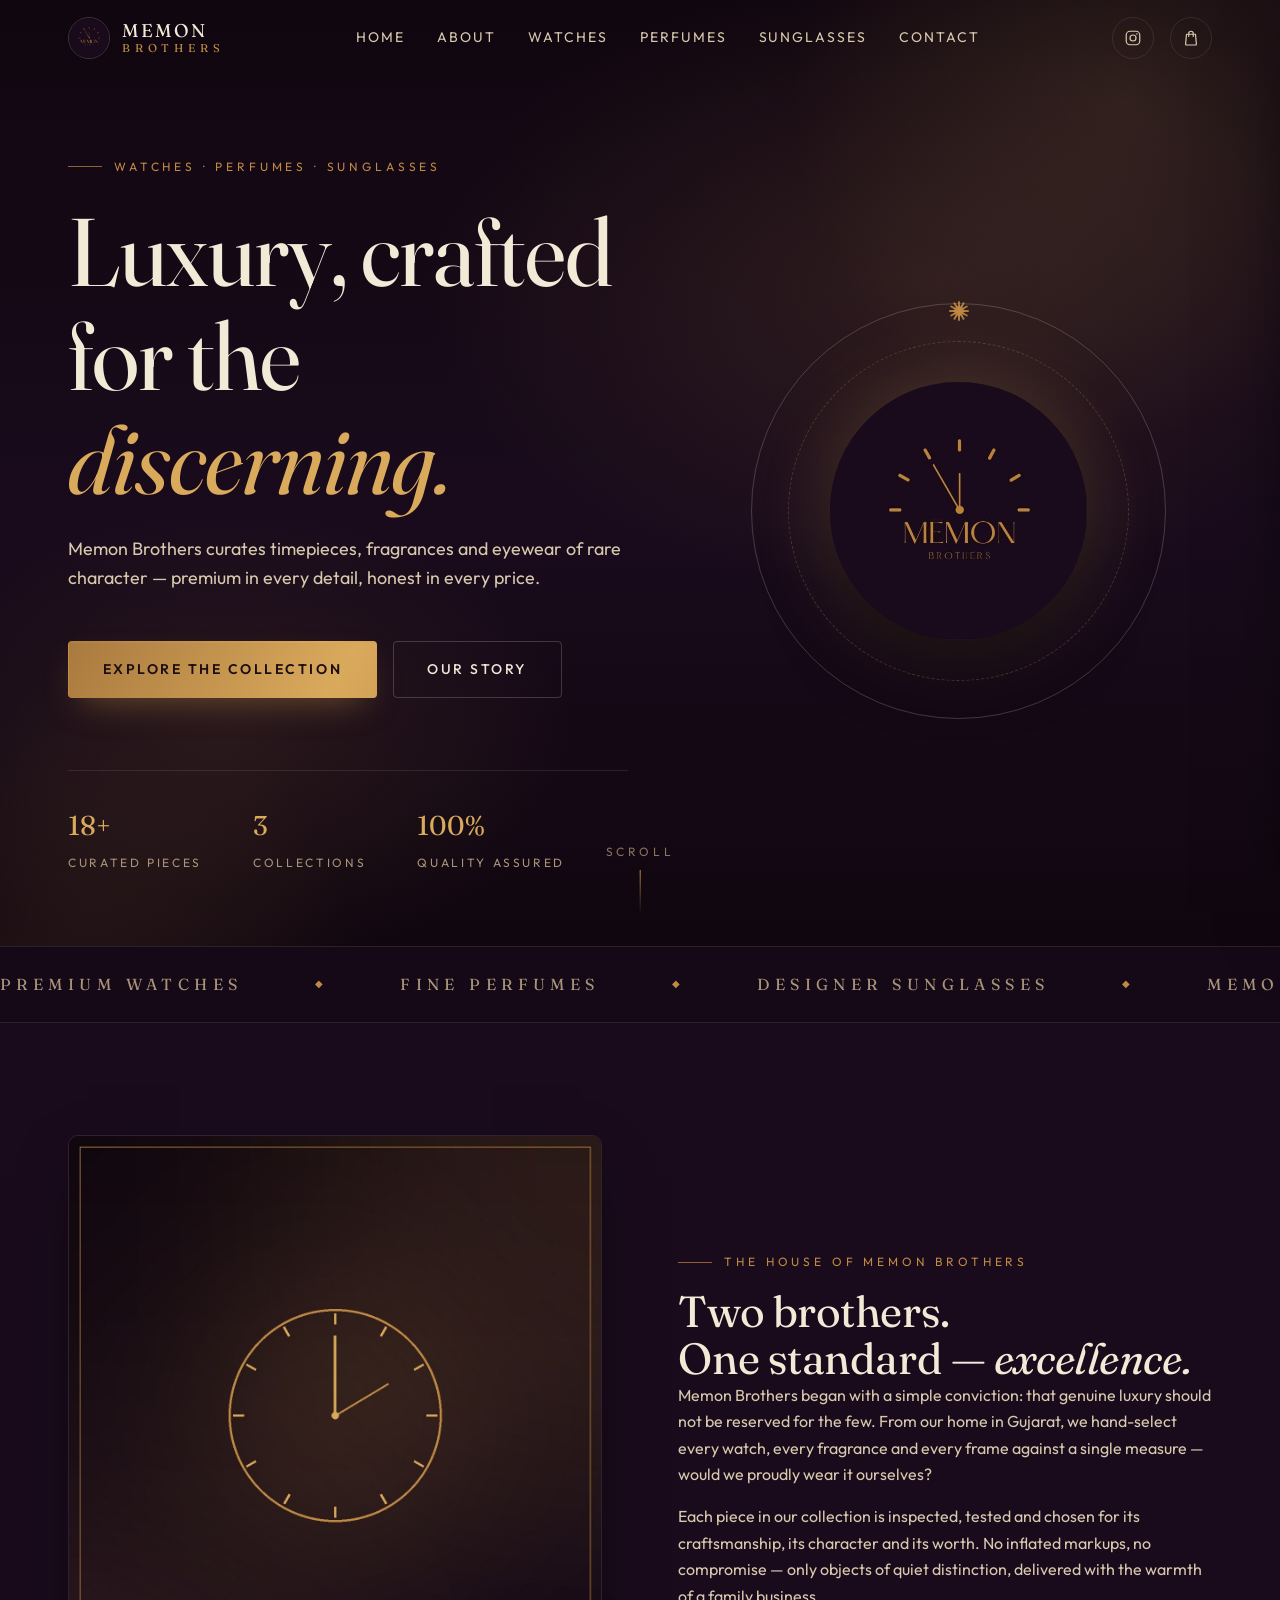
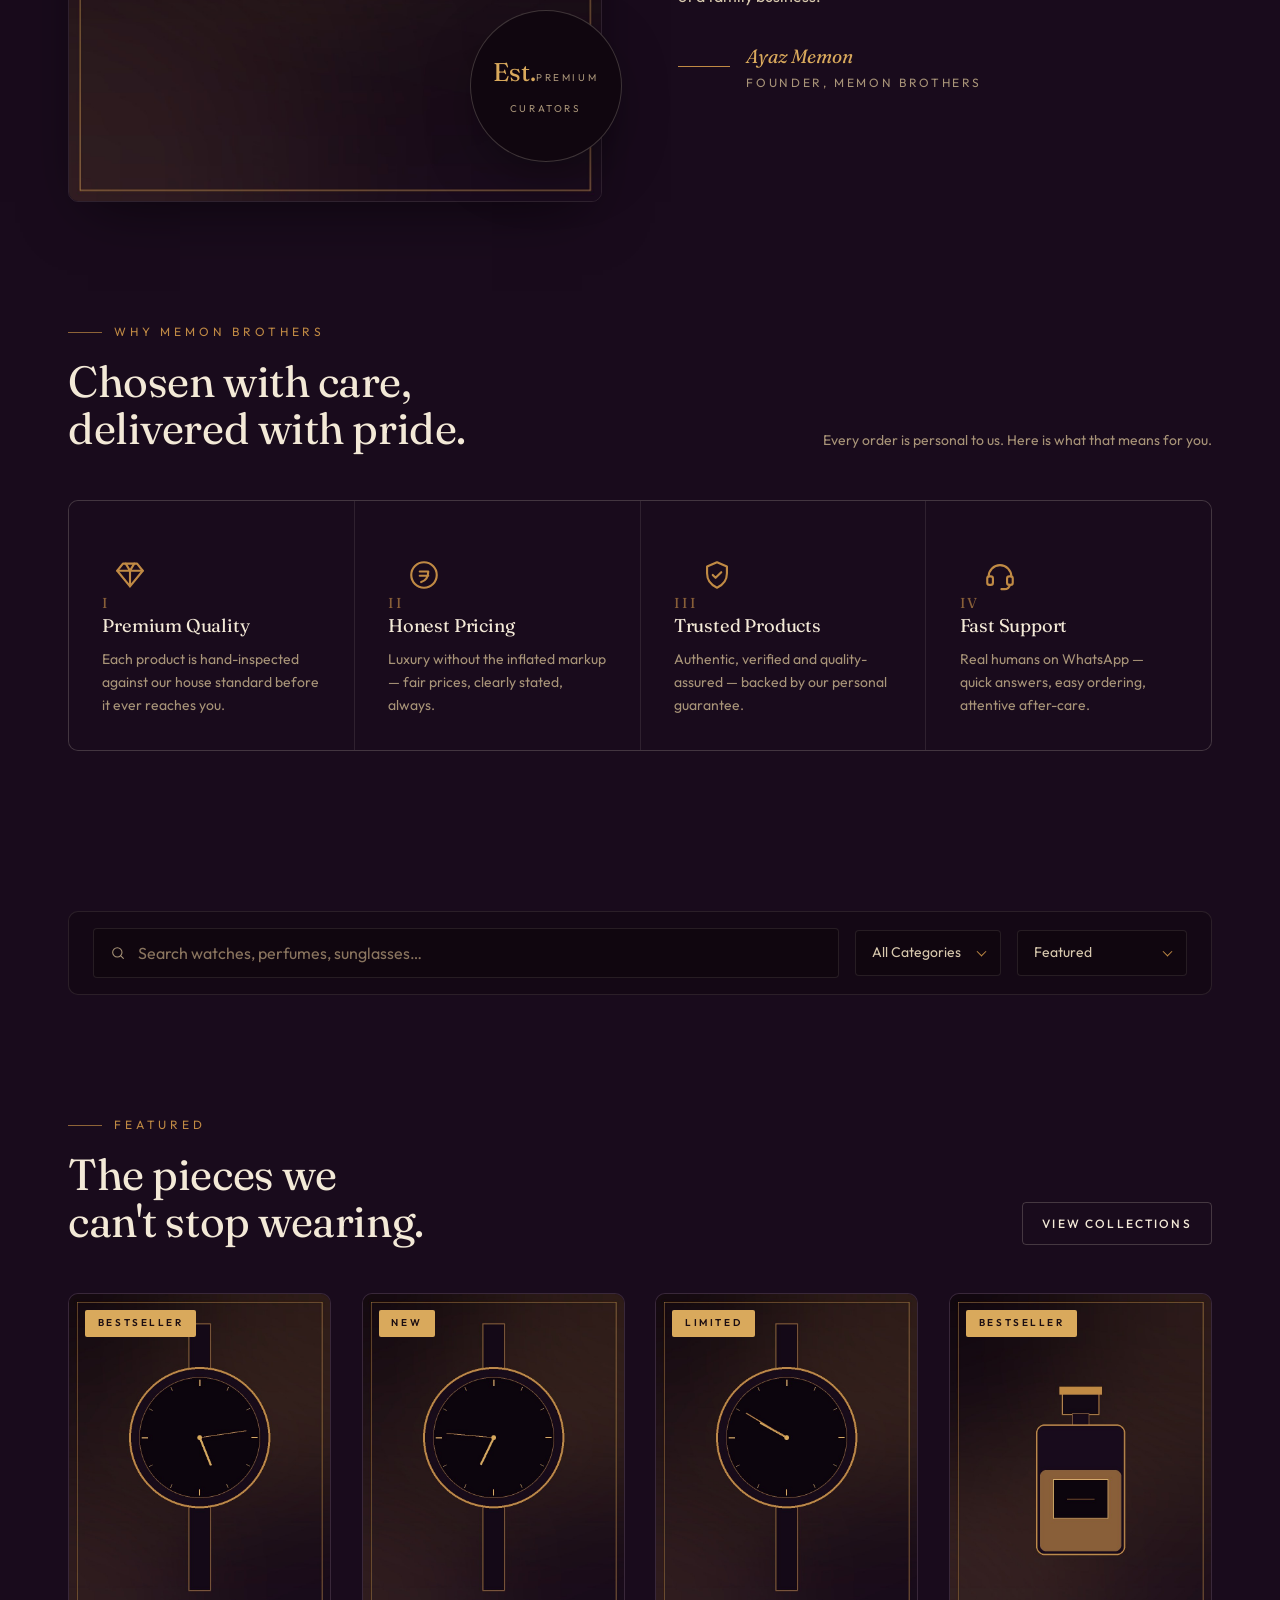
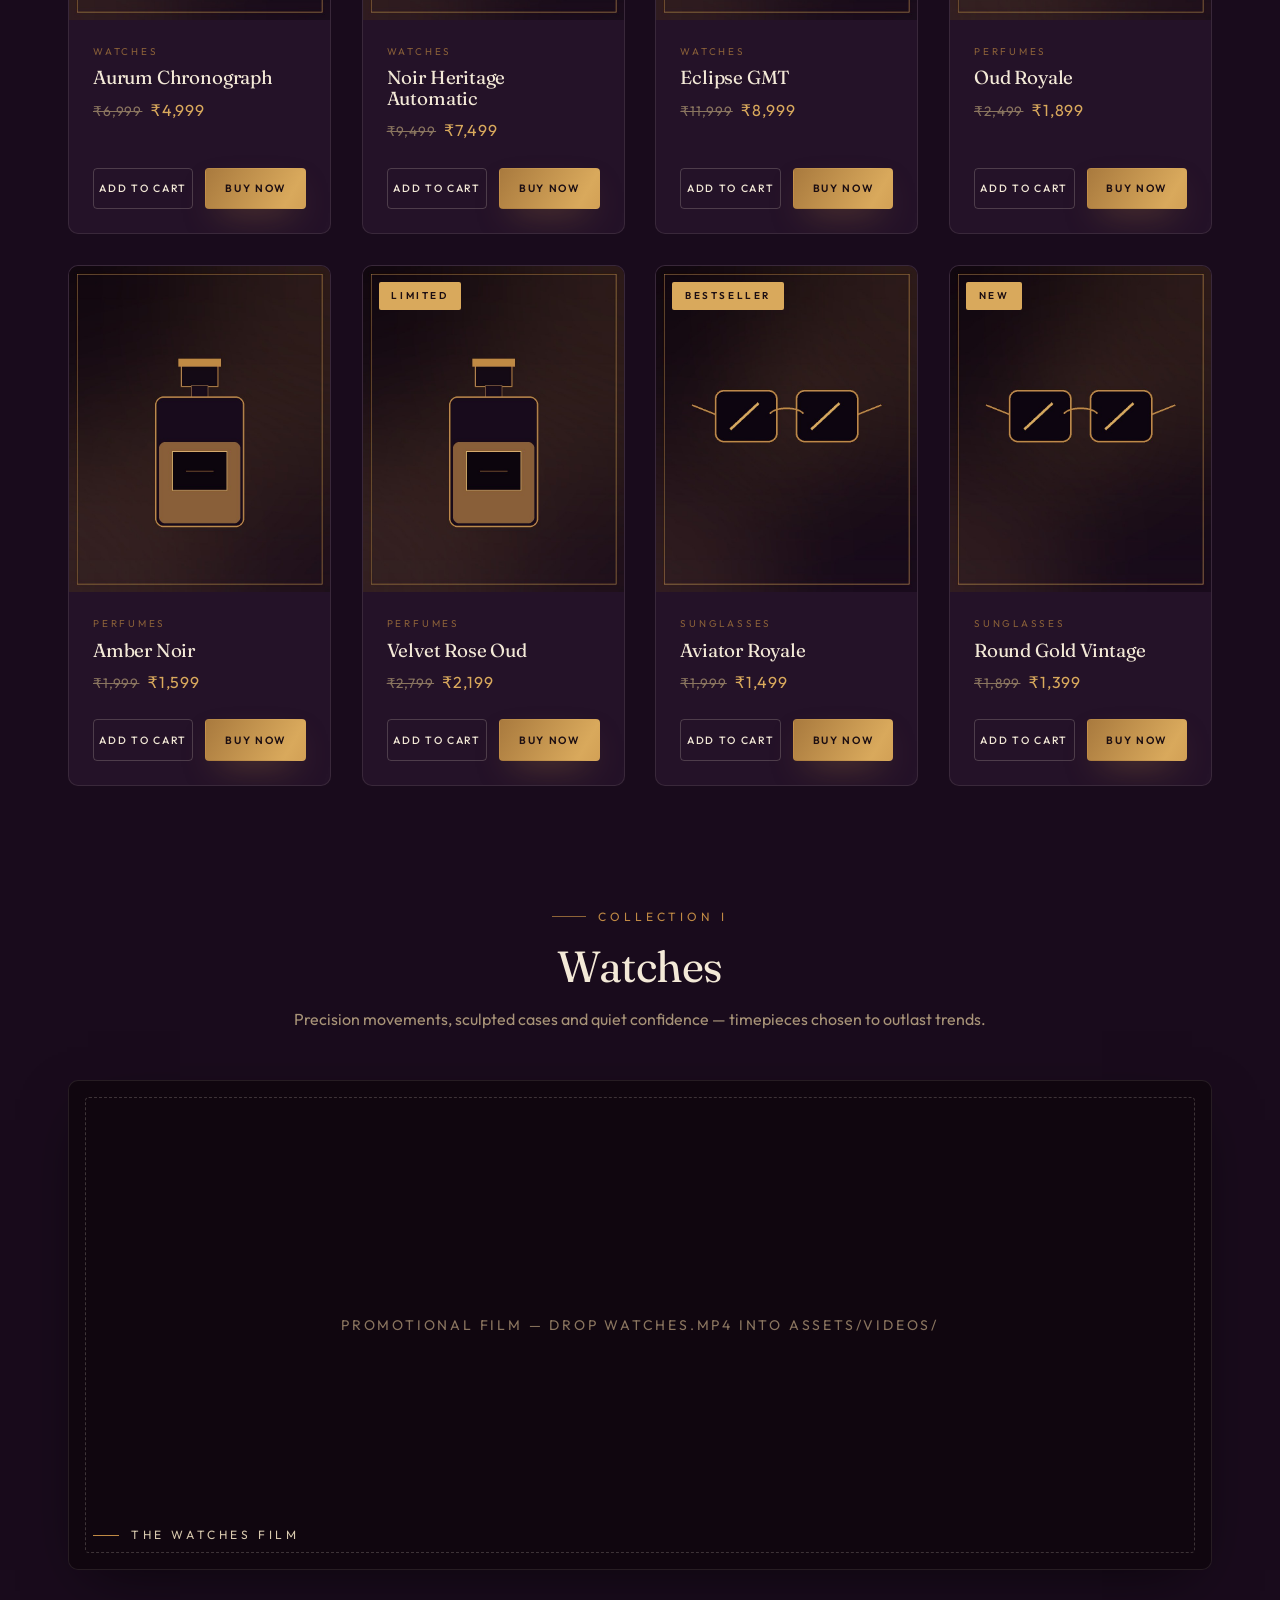
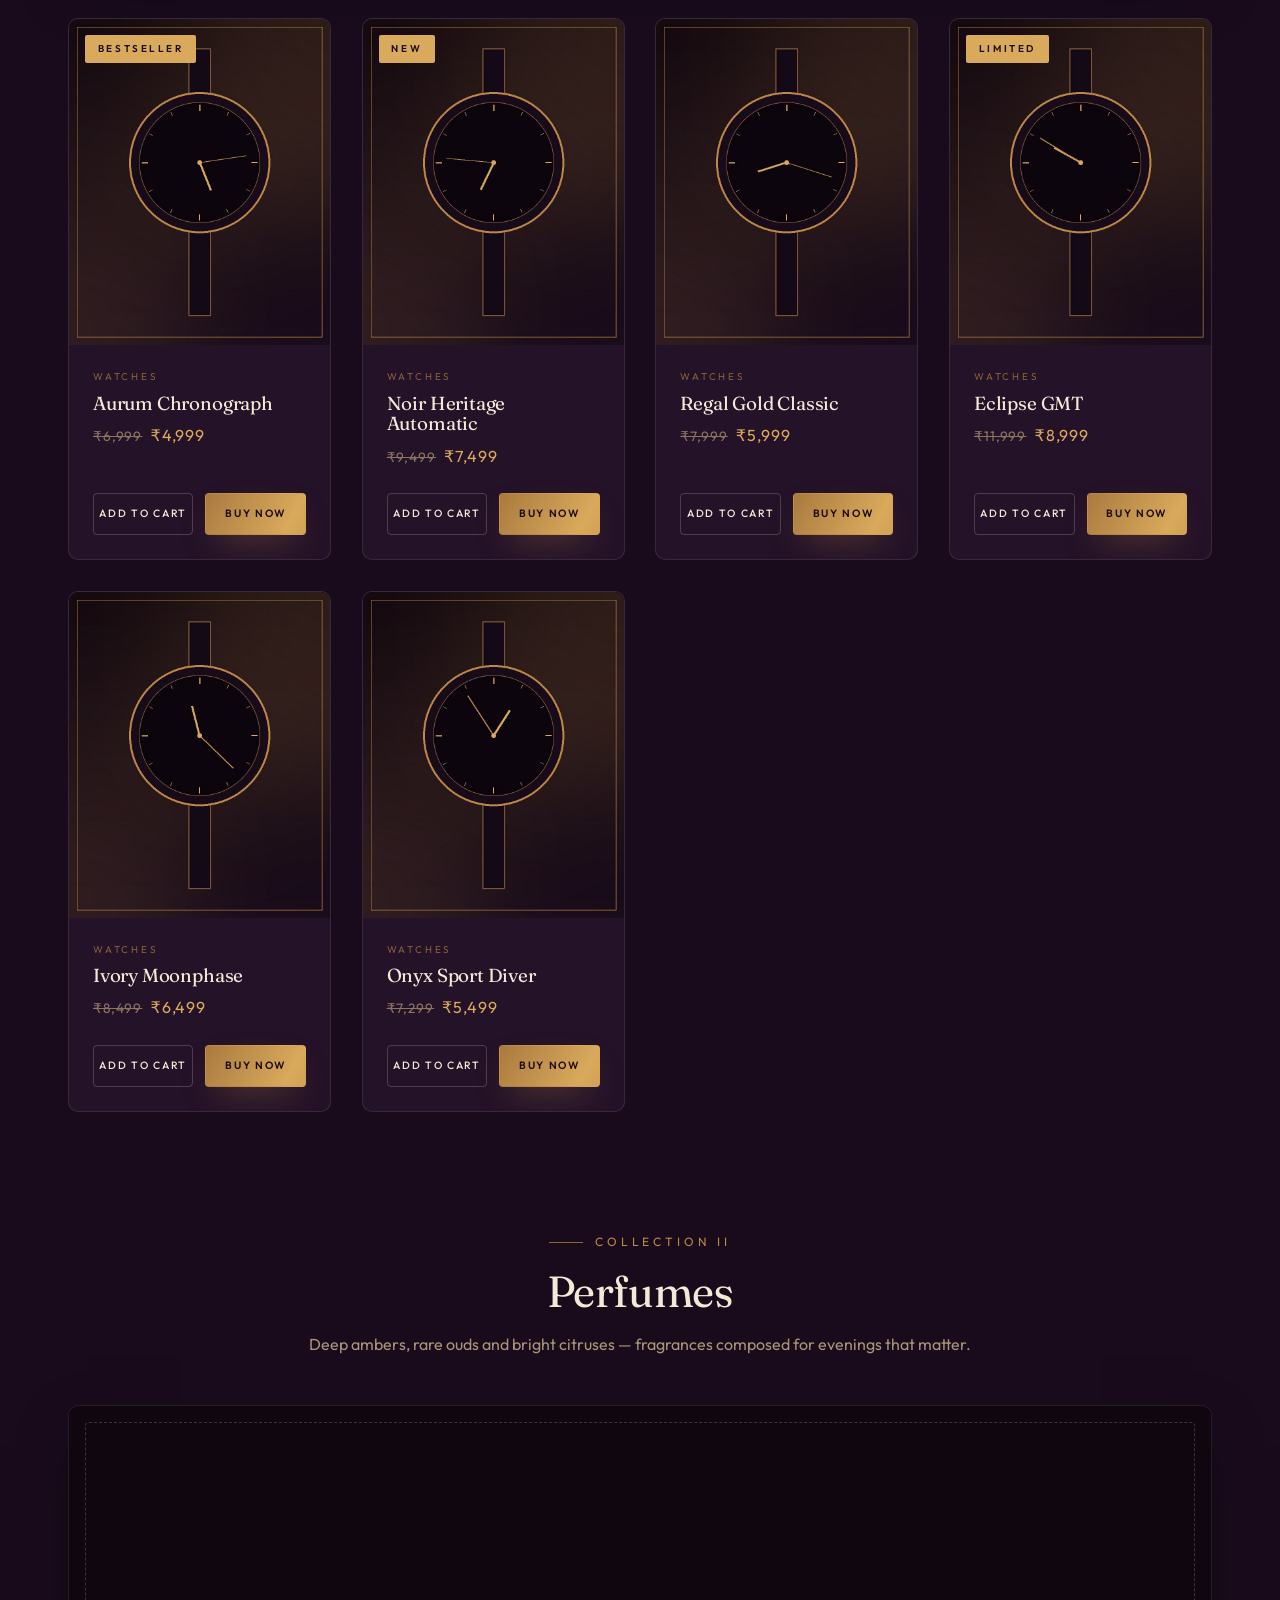
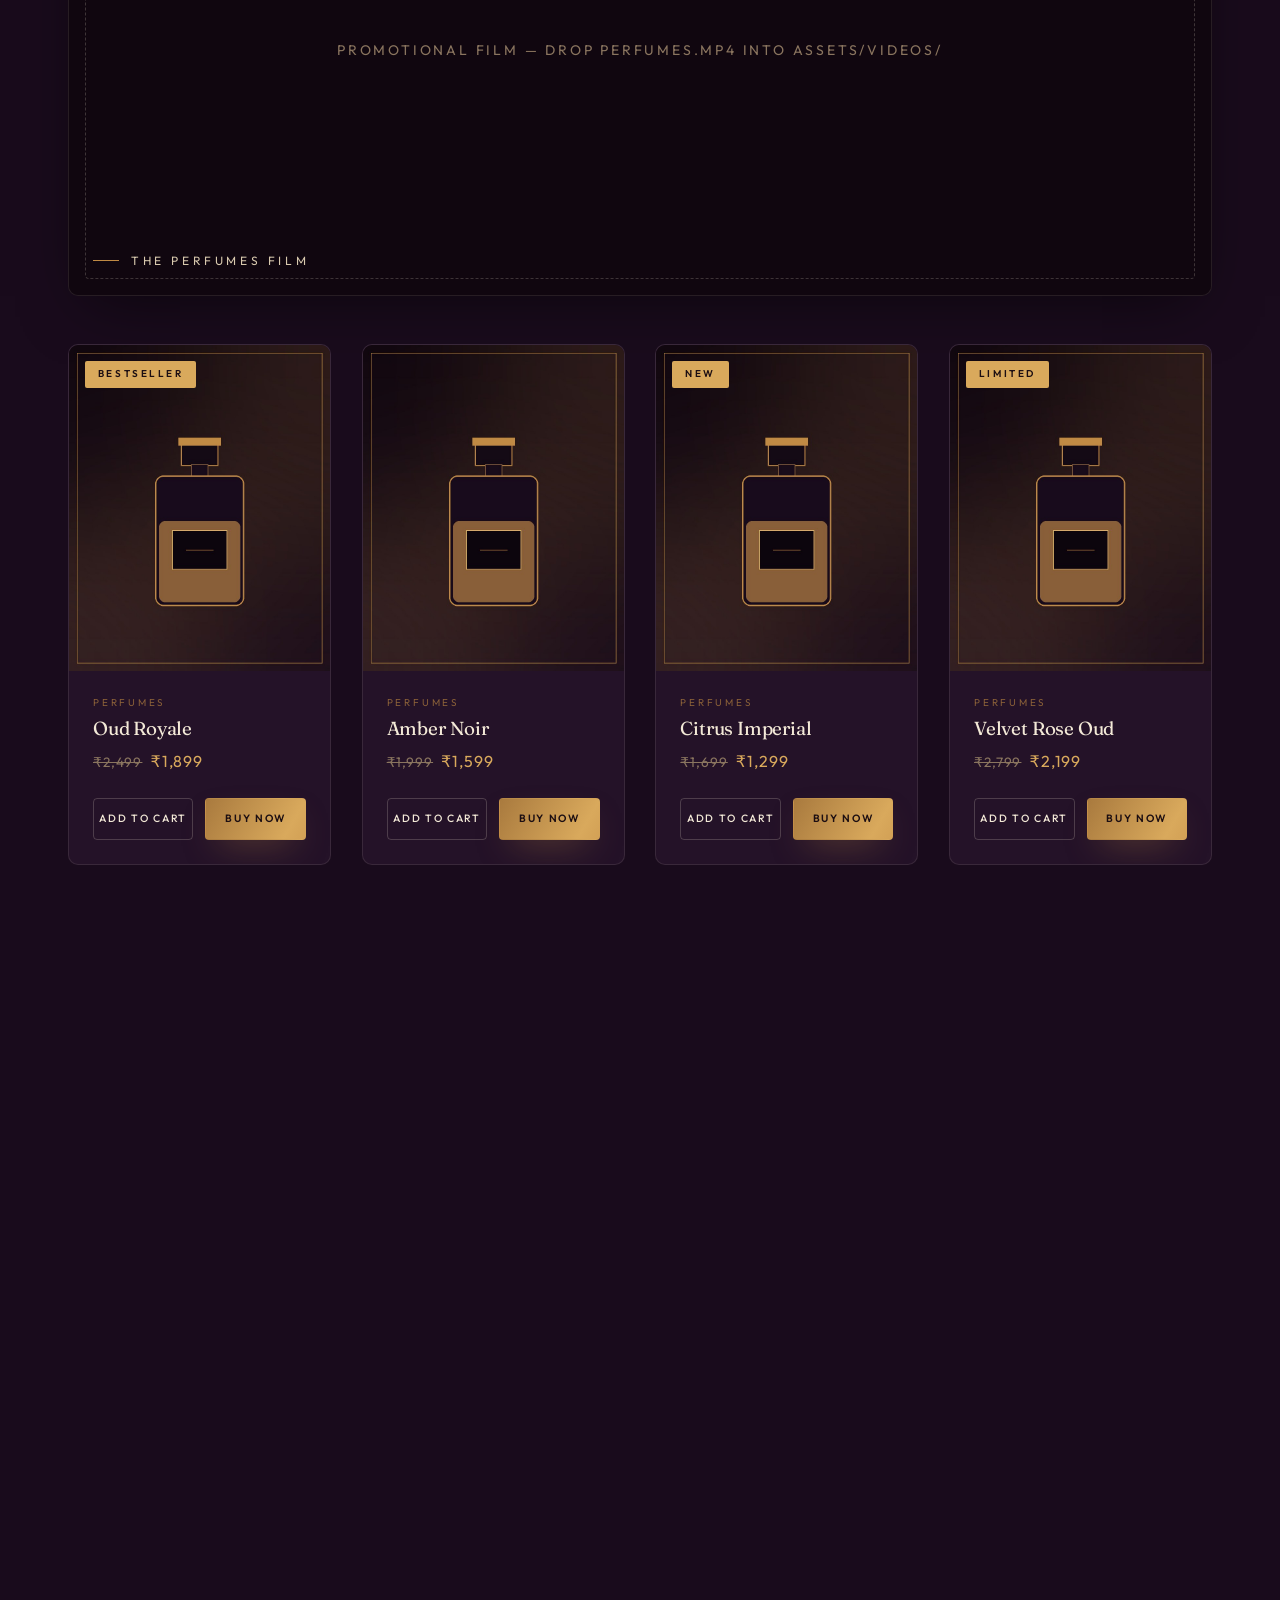
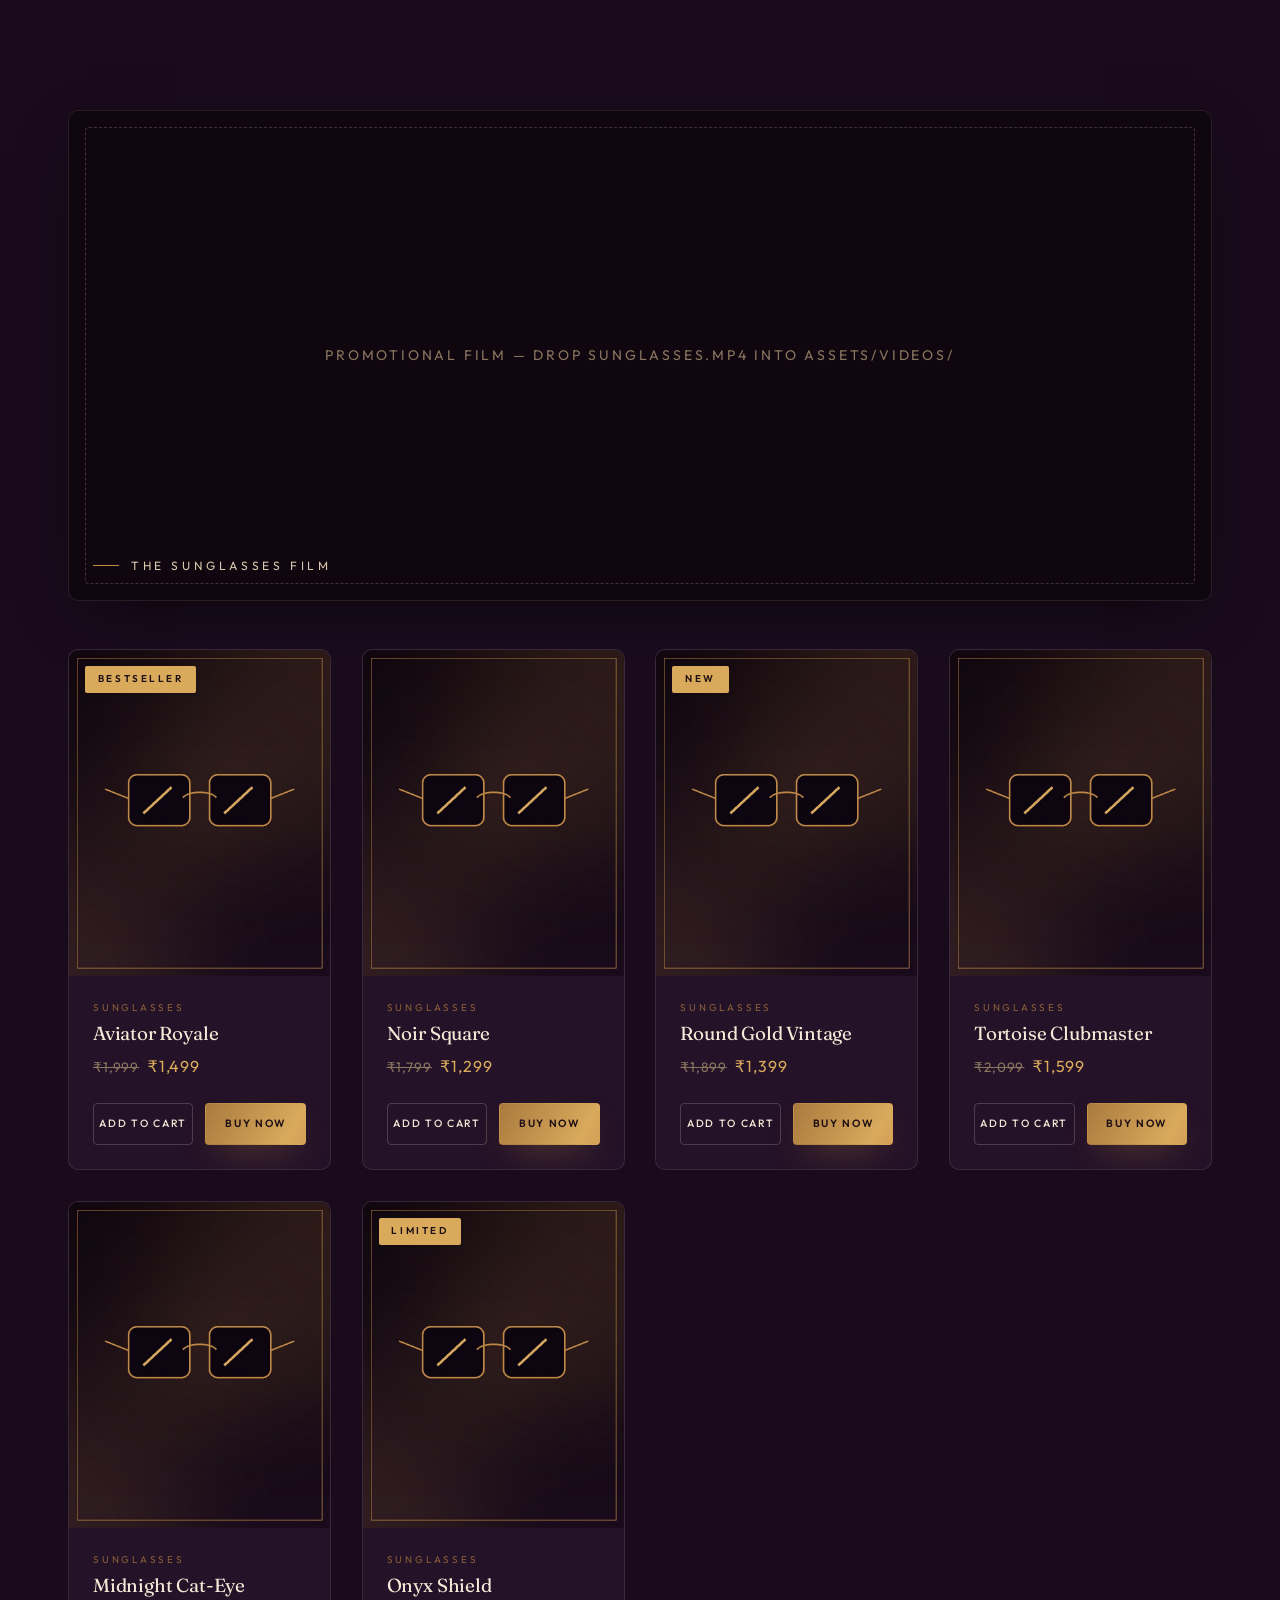
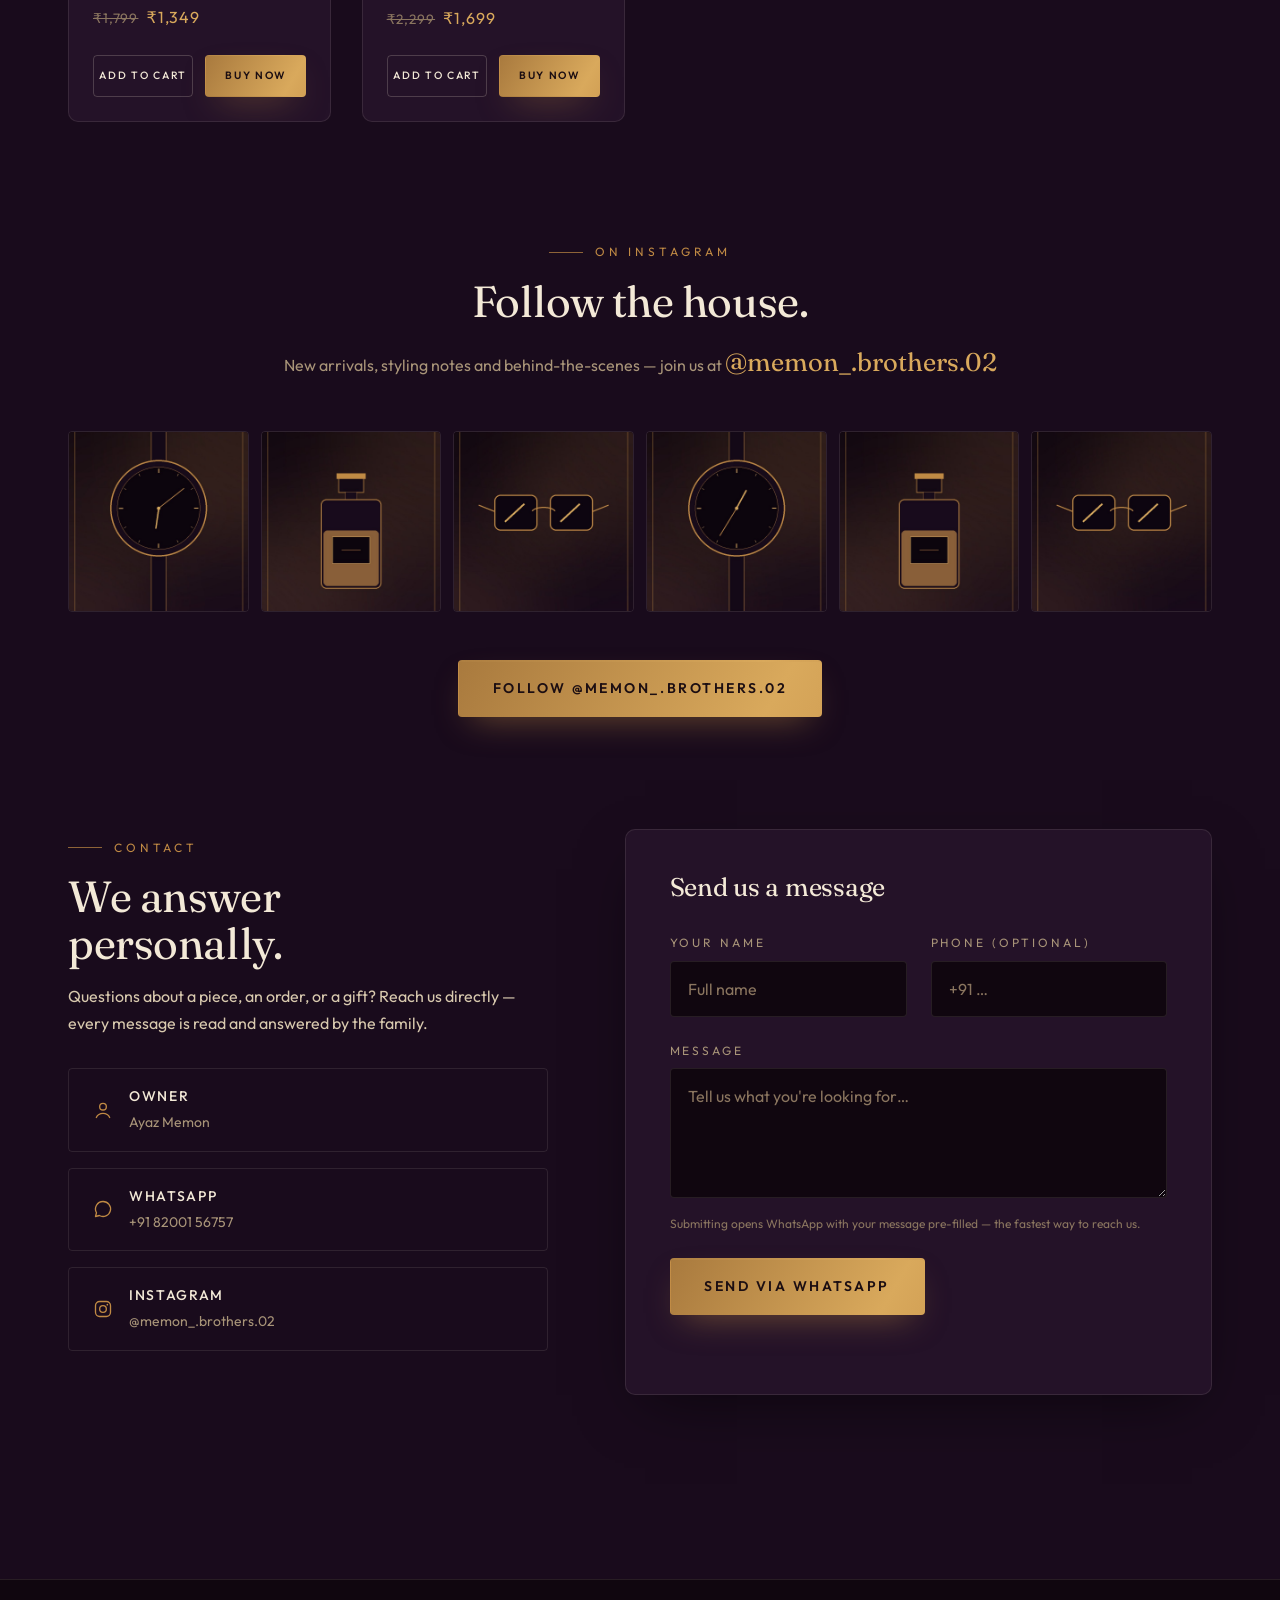
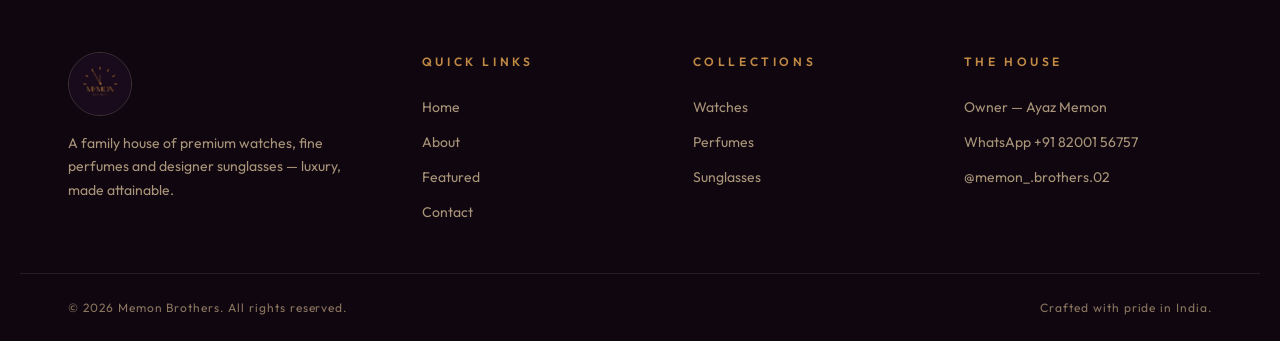
==== index.html @ 4a7bc179 "Initial commit: Memon Brothers luxury e-commerce website" ====
<!DOCTYPE html>
<html lang="en">
<head>
  <meta charset="UTF-8">
  <meta name="viewport" content="width=device-width, initial-scale=1.0">
  <title>Memon Brothers — Luxury Watches, Perfumes & Sunglasses</title>
  <meta name="description" content="Memon Brothers — a curated house of premium watches, fine perfumes and designer sunglasses. Luxury, made attainable. Order directly via WhatsApp.">
  <meta property="og:title" content="Memon Brothers — Luxury, Made Attainable">
  <meta property="og:description" content="Premium watches, fine perfumes and designer sunglasses, curated by Ayaz Memon.">
  <meta property="og:image" content="assets/logo.jpg">
  <meta name="theme-color" content="#190b1c">
  <link rel="icon" type="image/jpeg" href="assets/logo.jpg">
  <link rel="preconnect" href="https://fonts.googleapis.com">
  <link rel="preconnect" href="https://fonts.gstatic.com" crossorigin>
  <link href="https://fonts.googleapis.com/css2?family=Fraunces:ital,opsz,wght@0,9..144,300;0,9..144,400;0,9..144,500;0,9..144,600;1,9..144,300;1,9..144,400&family=Outfit:wght@300;400;500;600&display=swap" rel="stylesheet">
  <link rel="stylesheet" href="css/main.css">
  <script type="application/ld+json">
  {
    "@context": "https://schema.org",
    "@type": "Store",
    "name": "Memon Brothers",
    "founder": "Ayaz Memon",
    "telephone": "+918200156757",
    "sameAs": ["https://www.instagram.com/memon_.brothers.02"]
  }
  </script>
</head>
<body id="top">

  <div class="preloader" aria-hidden="true"><img src="assets/logo.jpg" alt=""></div>

  <header class="site-header" data-header></header>

  <main>
    <!-- ================= HERO ================= -->
    <section class="hero" aria-label="Introduction">
      <div class="hero-bg"></div>
      <div class="hero-glow"></div>
      <div class="hero-glow two"></div>
      <div class="hero-grain"></div>

      <div class="container hero-inner">
        <div class="hero-copy">
          <span class="section-label reveal">Watches · Perfumes · Sunglasses</span>
          <h1 class="hero-title reveal" style="--reveal-delay:.1s">
            Luxury, crafted<br>for the <span class="gold">discerning.</span>
          </h1>
          <p class="lead hero-sub reveal" style="--reveal-delay:.2s">
            Memon Brothers curates timepieces, fragrances and eyewear of rare character —
            premium in every detail, honest in every price.
          </p>
          <div class="hero-ctas reveal" style="--reveal-delay:.3s">
            <a class="btn btn-gold" href="#featured">Explore the Collection</a>
            <a class="btn btn-ghost" href="#about">Our Story</a>
          </div>
          <div class="hero-meta reveal" style="--reveal-delay:.4s">
            <div class="stat"><b>18+</b><span>Curated Pieces</span></div>
            <div class="stat"><b>3</b><span>Collections</span></div>
            <div class="stat"><b>100%</b><span>Quality Assured</span></div>
          </div>
        </div>

        <div class="hero-visual reveal" style="--reveal-delay:.25s">
          <div class="hero-dial" aria-hidden="true">
            <span class="ticks" data-ticks></span>
            <img class="hero-logo" src="assets/logo.jpg" alt="Memon Brothers emblem — a golden watch dial">
          </div>
        </div>
      </div>

      <span class="scroll-cue" aria-hidden="true">Scroll</span>
    </section>

    <!-- ================= MARQUEE ================= -->
    <div class="marquee" aria-hidden="true">
      <div class="marquee-track">
        <span>Premium Watches</span><span>Fine Perfumes</span><span>Designer Sunglasses</span>
        <span>Memon Brothers</span><span>Luxury, Made Attainable</span>
        <span>Premium Watches</span><span>Fine Perfumes</span><span>Designer Sunglasses</span>
        <span>Memon Brothers</span><span>Luxury, Made Attainable</span>
      </div>
    </div>

    <!-- ================= ABOUT ================= -->
    <section class="section" id="about">
      <div class="container about-grid">
        <div class="about-media reveal">
          <div class="frame">
            <img src="assets/products/about-story.jpg" alt="Golden watch-dial motif of the Memon Brothers house" loading="lazy">
          </div>
          <div class="badge"><div><b>Est.</b><span>Premium<br>Curators</span></div></div>
        </div>
        <div class="about-copy reveal" style="--reveal-delay:.15s">
          <span class="section-label">The House of Memon Brothers</span>
          <h2>Two brothers.<br>One standard — <em>excellence.</em></h2>
          <p>
            Memon Brothers began with a simple conviction: that genuine luxury should not be
            reserved for the few. From our home in Gujarat, we hand-select every watch, every
            fragrance and every frame against a single measure — would we proudly wear it ourselves?
          </p>
          <p>
            Each piece in our collection is inspected, tested and chosen for its craftsmanship,
            its character and its worth. No inflated markups, no compromise — only objects of
            quiet distinction, delivered with the warmth of a family business.
          </p>
          <div class="about-sign">
            <span class="line"></span>
            <div>
              <b>Ayaz Memon</b>
              <span>Founder, Memon Brothers</span>
            </div>
          </div>
        </div>
      </div>
    </section>

    <!-- ================= WHY CHOOSE US ================= -->
    <section class="section" id="why" style="padding-top:0">
      <div class="container">
        <div class="section-head reveal">
          <div class="titles">
            <span class="section-label">Why Memon Brothers</span>
            <h2>Chosen with care,<br>delivered with pride.</h2>
          </div>
          <p class="body-small" style="max-width:26rem">
            Every order is personal to us. Here is what that means for you.
          </p>
        </div>
        <div class="why-grid reveal" style="--reveal-delay:.1s">
          <div class="why-card">
            <span class="num">I</span>
            <svg viewBox="0 0 24 24" fill="none" stroke="currentColor" stroke-width="1.5" stroke-linecap="round" stroke-linejoin="round"><path d="M7 4h10l4 5-9 11L3 9l4-5Z"/><path d="M3 9h18M9 4l3 5 3-5M12 9v11"/></svg>
            <h3>Premium Quality</h3>
            <p>Each product is hand-inspected against our house standard before it ever reaches you.</p>
          </div>
          <div class="why-card">
            <span class="num">II</span>
            <svg viewBox="0 0 24 24" fill="none" stroke="currentColor" stroke-width="1.5" stroke-linecap="round" stroke-linejoin="round"><circle cx="12" cy="12" r="9"/><path d="M9 9.5h6M9 12.5h6M15 9.5c0 4-2 6.5-5 7.5"/></svg>
            <h3>Honest Pricing</h3>
            <p>Luxury without the inflated markup — fair prices, clearly stated, always.</p>
          </div>
          <div class="why-card">
            <span class="num">III</span>
            <svg viewBox="0 0 24 24" fill="none" stroke="currentColor" stroke-width="1.5" stroke-linecap="round" stroke-linejoin="round"><path d="M12 3 5 6v5c0 4.5 3 8.2 7 10 4-1.8 7-5.5 7-10V6l-7-3Z"/><path d="m9 12 2 2 4-4"/></svg>
            <h3>Trusted Products</h3>
            <p>Authentic, verified and quality-assured — backed by our personal guarantee.</p>
          </div>
          <div class="why-card">
            <span class="num">IV</span>
            <svg viewBox="0 0 24 24" fill="none" stroke="currentColor" stroke-width="1.5" stroke-linecap="round" stroke-linejoin="round"><path d="M4 13a8 8 0 0 1 16 0"/><rect x="3" y="13" width="4" height="6" rx="1.5"/><rect x="17" y="13" width="4" height="6" rx="1.5"/><path d="M19 19a4 4 0 0 1-4 3h-2"/></svg>
            <h3>Fast Support</h3>
            <p>Real humans on WhatsApp — quick answers, easy ordering, attentive after-care.</p>
          </div>
        </div>
      </div>
    </section>

    <!-- ================= SHOP TOOLBAR ================= -->
    <div class="container reveal" id="shop">
      <div class="shop-toolbar" data-shop-toolbar role="search">
        <div class="search-box">
          <svg viewBox="0 0 24 24" fill="none" stroke="currentColor" stroke-width="1.6" stroke-linecap="round"><circle cx="11" cy="11" r="7"/><path d="m20 20-3.8-3.8"/></svg>
          <input type="search" data-search placeholder="Search watches, perfumes, sunglasses…" aria-label="Search products">
        </div>
        <div class="select-wrap">
          <select data-filter-cat aria-label="Filter by category">
            <option value="all">All Categories</option>
            <option value="watches">Watches</option>
            <option value="perfumes">Perfumes</option>
            <option value="sunglasses">Sunglasses</option>
          </select>
        </div>
        <div class="select-wrap">
          <select data-sort aria-label="Sort products">
            <option value="featured">Featured</option>
            <option value="newest">Newest</option>
            <option value="price-asc">Price: Low to High</option>
            <option value="price-desc">Price: High to Low</option>
            <option value="alpha">Alphabetical</option>
          </select>
        </div>
      </div>
    </div>

    <!-- ================= FEATURED ================= -->
    <section class="section" id="featured" style="padding-bottom:0">
      <div class="container">
        <div class="section-head reveal">
          <div class="titles">
            <span class="section-label">Featured</span>
            <h2>The pieces we<br>can't stop wearing.</h2>
          </div>
          <a class="btn btn-ghost btn-sm" href="#watches">View Collections</a>
        </div>
        <div class="product-grid" id="featuredGrid"></div>
      </div>
    </section>

    <!-- ================= WATCHES ================= -->
    <section class="section" id="watches">
      <div class="container">
        <div class="collection-head reveal">
          <span class="section-label">Collection I</span>
          <h2>Watches</h2>
          <p>Precision movements, sculpted cases and quiet confidence — timepieces chosen to outlast trends.</p>
        </div>
        <div data-promo="watches"></div>
        <div class="product-grid" id="watchesGrid"></div>
      </div>
    </section>

    <!-- ================= PERFUMES ================= -->
    <section class="section" id="perfumes" style="padding-top:0">
      <div class="container">
        <div class="collection-head reveal">
          <span class="section-label">Collection II</span>
          <h2>Perfumes</h2>
          <p>Deep ambers, rare ouds and bright citruses — fragrances composed for evenings that matter.</p>
        </div>
        <div data-promo="perfumes"></div>
        <div class="product-grid" id="perfumesGrid"></div>
      </div>
    </section>

    <!-- ================= SUNGLASSES ================= -->
    <section class="section" id="sunglasses" style="padding-top:0">
      <div class="container">
        <div class="collection-head reveal">
          <span class="section-label">Collection III</span>
          <h2>Sunglasses</h2>
          <p>Hand-finished acetate and precision lenses — eyewear that changes how the world sees you.</p>
        </div>
        <div data-promo="sunglasses"></div>
        <div class="product-grid" id="sunglassesGrid"></div>
      </div>
    </section>

    <!-- ================= INSTAGRAM ================= -->
    <section class="section" id="instagram" style="padding-top:0">
      <div class="container">
        <div class="collection-head reveal">
          <span class="section-label">On Instagram</span>
          <h2>Follow the house.</h2>
          <p>New arrivals, styling notes and behind-the-scenes — join us at <a class="insta-handle" href="https://www.instagram.com/memon_.brothers.02" target="_blank" rel="noopener">@memon_.brothers.02</a></p>
        </div>
        <div class="insta-grid" id="instaGrid"></div>
        <div class="insta-cta reveal">
          <a class="btn btn-gold" href="https://www.instagram.com/memon_.brothers.02" target="_blank" rel="noopener">Follow @memon_.brothers.02</a>
        </div>
      </div>
    </section>

    <!-- ================= CONTACT ================= -->
    <section class="section" id="contact" style="padding-top:0">
      <div class="container contact-grid">
        <div class="contact-copy reveal">
          <span class="section-label">Contact</span>
          <h2>We answer<br>personally.</h2>
          <p>Questions about a piece, an order, or a gift? Reach us directly — every message is read and answered by the family.</p>
          <div class="contact-list">
            <div class="row">
              <svg viewBox="0 0 24 24" fill="none" stroke="currentColor" stroke-width="1.6" stroke-linecap="round" stroke-linejoin="round"><circle cx="12" cy="8" r="4"/><path d="M4 21c1.5-3.5 4.5-5 8-5s6.5 1.5 8 5"/></svg>
              <div><b>Owner</b><span>Ayaz Memon</span></div>
            </div>
            <a href="https://wa.me/918200156757" target="_blank" rel="noopener">
              <svg viewBox="0 0 24 24" fill="none" stroke="currentColor" stroke-width="1.6" stroke-linecap="round" stroke-linejoin="round"><path d="M12 3a9 9 0 0 0-7.8 13.5L3 21l4.6-1.2A9 9 0 1 0 12 3Z"/></svg>
              <div><b>WhatsApp</b><span>+91 82001 56757</span></div>
            </a>
            <a href="https://www.instagram.com/memon_.brothers.02" target="_blank" rel="noopener">
              <svg viewBox="0 0 24 24" fill="none" stroke="currentColor" stroke-width="1.6" stroke-linecap="round" stroke-linejoin="round"><rect x="3" y="3" width="18" height="18" rx="5"/><circle cx="12" cy="12" r="4"/><circle cx="17.2" cy="6.8" r="1" fill="currentColor" stroke="none"/></svg>
              <div><b>Instagram</b><span>@memon_.brothers.02</span></div>
            </a>
          </div>
        </div>
        <form class="form-card reveal" id="contactForm" style="--reveal-delay:.15s" novalidate>
          <h3>Send us a message</h3>
          <div class="form-grid">
            <div class="form-field">
              <label for="cf-name">Your Name</label>
              <input id="cf-name" name="name" type="text" placeholder="Full name" required autocomplete="name">
            </div>
            <div class="form-field">
              <label for="cf-phone">Phone (optional)</label>
              <input id="cf-phone" name="phone" type="tel" placeholder="+91 …" autocomplete="tel">
            </div>
            <div class="form-field full">
              <label for="cf-msg">Message</label>
              <textarea id="cf-msg" name="message" placeholder="Tell us what you're looking for…" required></textarea>
            </div>
          </div>
          <p class="form-note">Submitting opens WhatsApp with your message pre-filled — the fastest way to reach us.</p>
          <div style="margin-top: var(--space-5)">
            <button class="btn btn-gold" type="submit">Send via WhatsApp</button>
          </div>
          <p class="form-status" aria-live="polite"></p>
        </form>
      </div>
    </section>
  </main>

  <!-- ================= FOOTER ================= -->
  <footer class="site-footer">
    <div class="container footer-grid">
      <div class="footer-brand">
        <img src="assets/logo.jpg" alt="Memon Brothers logo">
        <p>A family house of premium watches, fine perfumes and designer sunglasses — luxury, made attainable.</p>
      </div>
      <div class="footer-col">
        <h4>Quick Links</h4>
        <ul>
          <li><a href="#top">Home</a></li>
          <li><a href="#about">About</a></li>
          <li><a href="#featured">Featured</a></li>
          <li><a href="#contact">Contact</a></li>
        </ul>
      </div>
      <div class="footer-col">
        <h4>Collections</h4>
        <ul>
          <li><a href="#watches">Watches</a></li>
          <li><a href="#perfumes">Perfumes</a></li>
          <li><a href="#sunglasses">Sunglasses</a></li>
        </ul>
      </div>
      <div class="footer-col">
        <h4>The House</h4>
        <ul>
          <li>Owner — Ayaz Memon</li>
          <li><a href="https://wa.me/918200156757" target="_blank" rel="noopener">WhatsApp +91 82001 56757</a></li>
          <li><a href="https://www.instagram.com/memon_.brothers.02" target="_blank" rel="noopener">@memon_.brothers.02</a></li>
        </ul>
      </div>
    </div>
    <div class="container footer-bottom">
      <span>© <span id="year"></span> Memon Brothers. All rights reserved.</span>
      <span>Crafted with pride in India.</span>
    </div>
  </footer>

  <script type="module">
    import { bootChrome } from './js/ui.js';
    import { mountHome, mountContactForm } from './js/home.js';

    bootChrome('home');
    mountHome();
    mountContactForm();

    // Hero dial ticks (echoes the logo)
    const ticks = document.querySelector('[data-ticks]');
    if (ticks) {
      ticks.innerHTML = Array.from({ length: 12 }, (_, i) =>
        `<i style="transform: rotate(${i * 30}deg)"></i>`).join('');
    }

    document.getElementById('year').textContent = new Date().getFullYear();
  </script>
</body>
</html>
---- css/main.css ----
/* ============================================================
   MEMON BROTHERS — Design System
   Palette derived from the brand logo:
   aubergine-black ground, antique gold, bronze, ivory.
   ============================================================ */

:root {
  --bg:            #190b1c;
  --bg-deep:       #10060f;
  --bg-raise:      #221028;
  --surface:       #241228;
  --surface-2:     #2c1732;
  --line:          rgba(243, 233, 215, 0.10);
  --line-strong:   rgba(243, 233, 215, 0.20);

  --ink:           #f3e9d7;
  --ink-soft:      #d8c9ae;
  --muted:         #a89478;
  --faint:         #8a755f;

  --gold:          #c08a44;
  --gold-bright:   #d9a95c;
  --bronze:        #885f38;
  --bronze-deep:   #5d3f22;

  --ok:            #7fb685;
  --danger:        #d97b6c;

  --font-display: "Fraunces", Georgia, serif;
  --font-body:    "Outfit", system-ui, sans-serif;

  --fs-display: clamp(2.9rem, 7.5vw, 6.2rem);
  --fs-h1:      clamp(2.3rem, 5vw, 4rem);
  --fs-h2:      clamp(1.8rem, 3.4vw, 2.8rem);
  --fs-h3:      clamp(1.25rem, 2vw, 1.6rem);
  --fs-lead:    clamp(1.05rem, 1.4vw, 1.25rem);
  --fs-body:    1rem;
  --fs-small:   0.875rem;
  --fs-micro:   0.75rem;

  --space-1: 0.25rem; --space-2: 0.5rem; --space-3: 0.75rem;
  --space-4: 1rem;    --space-5: 1.5rem; --space-6: 2rem;
  --space-7: 3rem;    --space-8: 4.5rem; --space-9: 7rem;

  --radius: 4px;
  --radius-lg: 10px;

  --shadow-soft: 0 20px 60px -20px rgba(0, 0, 0, 0.6);
  --shadow-lift: 0 30px 80px -20px rgba(0, 0, 0, 0.75);

  --ease-out: cubic-bezier(0.22, 1, 0.36, 1);
  --ease-lux: cubic-bezier(0.65, 0, 0.35, 1);

  --max: 1240px;
  --header-h: 76px;
}

*, *::before, *::after { box-sizing: border-box; margin: 0; padding: 0; }
html { scroll-behavior: smooth; -webkit-text-size-adjust: 100%; }
body {
  background: var(--bg);
  color: var(--ink);
  font-family: var(--font-body);
  font-size: var(--fs-body);
  line-height: 1.65;
  -webkit-font-smoothing: antialiased;
  overflow-x: hidden;
}
img, video { display: block; max-width: 100%; }
a { color: inherit; text-decoration: none; }
button { font: inherit; color: inherit; background: none; border: 0; cursor: pointer; }
input, textarea, select { font: inherit; color: inherit; }
ul, ol { list-style: none; }
::selection { background: var(--gold); color: var(--bg-deep); }

:focus-visible {
  outline: 2px solid var(--gold-bright);
  outline-offset: 3px;
  border-radius: 2px;
}

h1, h2, h3, .display {
  font-family: var(--font-display);
  font-weight: 400;
  line-height: 1.08;
  letter-spacing: -0.01em;
}
em, .italic { font-style: italic; }

.display  { font-size: var(--fs-display); }
h1        { font-size: var(--fs-h1); }
h2        { font-size: var(--fs-h2); }
h3        { font-size: var(--fs-h3); }

.lead {
  font-size: var(--fs-lead);
  line-height: 1.6;
  color: var(--ink-soft);
  max-width: 60ch;
}
.body-small { font-size: var(--fs-small); color: var(--muted); }

.section-label {
  display: inline-flex;
  align-items: center;
  gap: var(--space-3);
  font-size: var(--fs-micro);
  letter-spacing: 0.32em;
  text-transform: uppercase;
  color: var(--gold);
}
.section-label::before {
  content: "";
  width: 34px; height: 1px;
  background: var(--gold);
  opacity: 0.7;
}

.container {
  width: 100%;
  max-width: var(--max);
  margin-inline: auto;
  padding-inline: clamp(1.25rem, 4vw, 3rem);
}
.section { padding-block: clamp(4.5rem, 9vw, var(--space-9)); position: relative; }
.section-head {
  display: flex;
  align-items: flex-end;
  justify-content: space-between;
  gap: var(--space-6);
  margin-bottom: clamp(2.5rem, 5vw, var(--space-7));
  flex-wrap: wrap;
}
.section-head .titles { max-width: 44rem; }
.section-head h2 { margin-top: var(--space-4); }
.section-head p { margin-top: var(--space-4); }

.btn {
  position: relative;
  display: inline-flex;
  align-items: center;
  justify-content: center;
  gap: var(--space-3);
  padding: 1rem 2.1rem;
  font-size: var(--fs-small);
  font-weight: 500;
  letter-spacing: 0.18em;
  text-transform: uppercase;
  color: var(--ink);
  border: 1px solid var(--line-strong);
  border-radius: var(--radius);
  background: transparent;
  transition: transform 0.45s var(--ease-out), border-color 0.3s, background 0.3s, color 0.3s, box-shadow 0.45s;
  overflow: hidden;
  white-space: nowrap;
}
.btn:hover { transform: translateY(-2px); border-color: var(--gold); }
.btn:active { transform: translateY(0); }

.btn-gold {
  border-color: transparent;
  color: #1c0e12;
  background: linear-gradient(120deg, #a97a3e, #d9a95c 55%, #c08a44);
  background-size: 160% 100%;
  box-shadow: 0 14px 34px -14px rgba(192, 138, 68, 0.55);
  font-weight: 600;
}
.btn-gold:hover { background-position: 90% 0; box-shadow: 0 20px 44px -14px rgba(192, 138, 68, 0.7); border-color: transparent; }

.btn-ghost:hover { background: rgba(192, 138, 68, 0.08); }
.btn-sm { padding: 0.65rem 1.2rem; font-size: var(--fs-micro); }

/* ---------- Header ---------- */
.site-header {
  position: fixed;
  inset: 0 0 auto 0;
  z-index: 100;
  transition: background 0.4s, border-color 0.4s;
  border-bottom: 1px solid transparent;
}
.site-header.scrolled {
  background: rgba(16, 6, 15, 0.85);
  backdrop-filter: blur(14px);
  -webkit-backdrop-filter: blur(14px);
  border-bottom-color: var(--line);
}
.header-inner {
  height: var(--header-h);
  display: flex;
  align-items: center;
  justify-content: space-between;
  gap: var(--space-5);
}
.brand { display: inline-flex; align-items: center; gap: var(--space-3); }
.brand-mark {
  width: 42px; height: 42px;
  border-radius: 50%;
  object-fit: cover;
  border: 1px solid var(--line-strong);
}
.brand-name {
  font-family: var(--font-display);
  font-size: 1.15rem;
  letter-spacing: 0.14em;
  line-height: 1.2;
}
.brand-name span { color: var(--gold); font-size: 0.62em; display: block; letter-spacing: 0.42em; }

.main-nav { display: flex; gap: clamp(1rem, 2.5vw, 2.2rem); }
.main-nav a {
  font-size: var(--fs-small);
  letter-spacing: 0.14em;
  text-transform: uppercase;
  color: var(--ink-soft);
  padding-block: var(--space-2);
  position: relative;
  transition: color 0.3s;
}
.main-nav a::after {
  content: "";
  position: absolute;
  left: 0; bottom: 0;
  width: 100%; height: 1px;
  background: var(--gold);
  transform: scaleX(0);
  transform-origin: right;
  transition: transform 0.45s var(--ease-out);
}
.main-nav a:hover { color: var(--ink); }
.main-nav a:hover::after { transform: scaleX(1); transform-origin: left; }

.header-actions { display: flex; align-items: center; gap: var(--space-4); }
.icon-btn {
  position: relative;
  width: 42px; height: 42px;
  display: inline-flex;
  align-items: center;
  justify-content: center;
  border: 1px solid var(--line);
  border-radius: 50%;
  color: var(--ink-soft);
  transition: color 0.3s, border-color 0.3s, transform 0.3s;
}
.icon-btn:hover { color: var(--gold-bright); border-color: var(--gold); transform: translateY(-2px); }
.icon-btn svg { width: 18px; height: 18px; }
.cart-count {
  position: absolute;
  top: -4px; right: -4px;
  min-width: 18px; height: 18px;
  padding-inline: 4px;
  display: none;
  align-items: center;
  justify-content: center;
  font-size: 0.65rem;
  font-weight: 600;
  color: #1c0e12;
  background: var(--gold-bright);
  border-radius: 999px;
}
.cart-count.show { display: inline-flex; }
.nav-toggle { display: none; }

/* ---------- Hero ---------- */
.hero {
  min-height: 100svh;
  display: grid;
  align-items: center;
  padding-top: var(--header-h);
  position: relative;
  overflow: hidden;
  isolation: isolate;
}
.hero-bg { position: absolute; inset: 0; z-index: -2; }
.hero-bg::before {
  content: "";
  position: absolute; inset: 0;
  background:
    radial-gradient(60% 50% at 72% 30%, rgba(136, 95, 56, 0.22), transparent 65%),
    radial-gradient(45% 40% at 18% 78%, rgba(192, 138, 68, 0.12), transparent 60%),
    linear-gradient(180deg, var(--bg-deep), var(--bg) 55%, var(--bg-deep));
}
.hero-glow {
  position: absolute;
  width: 60vmax; height: 60vmax;
  top: -22vmax; right: -18vmax;
  background: radial-gradient(circle, rgba(217, 169, 92, 0.13), transparent 62%);
  animation: heroDrift 16s var(--ease-lux) infinite alternate;
  z-index: -1;
}
.hero-glow.two {
  top: auto; right: auto;
  bottom: -28vmax; left: -20vmax;
  width: 52vmax; height: 52vmax;
  background: radial-gradient(circle, rgba(136, 95, 56, 0.16), transparent 60%);
  animation-delay: -8s;
}
@keyframes heroDrift {
  from { transform: translate3d(0, 0, 0) scale(1); }
  to   { transform: translate3d(-6vmax, 4vmax, 0) scale(1.12); }
}
.hero-grain {
  position: absolute; inset: 0; z-index: -1;
  opacity: 0.5;
  pointer-events: none;
  background-image: url("data:image/svg+xml,%3Csvg xmlns='http://www.w3.org/2000/svg' width='120' height='120'%3E%3Cfilter id='n'%3E%3CfeTurbulence type='fractalNoise' baseFrequency='0.9' numOctaves='2'/%3E%3CfeColorMatrix values='0 0 0 0 0 0 0 0 0 0 0 0 0 0 0 0 0 0 0.05 0'/%3E%3C/filter%3E%3Crect width='120' height='120' filter='url(%23n)'/%3E%3C/svg%3E");
}

.hero-inner {
  display: grid;
  grid-template-columns: 1.05fr 0.95fr;
  align-items: center;
  gap: clamp(2rem, 6vw, 5rem);
  padding-block: var(--space-8);
}
.hero-copy .section-label { margin-bottom: var(--space-5); }
.hero-title { font-size: var(--fs-display); }
.hero-title .gold { color: var(--gold-bright); font-style: italic; }
.hero-sub { margin-top: var(--space-5); }
.hero-ctas { display: flex; gap: var(--space-4); margin-top: var(--space-7); flex-wrap: wrap; }
.hero-meta {
  display: flex;
  gap: clamp(1.5rem, 4vw, 3.5rem);
  margin-top: var(--space-8);
  padding-top: var(--space-6);
  border-top: 1px solid var(--line);
}
.hero-meta .stat b {
  display: block;
  font-family: var(--font-display);
  font-size: 1.7rem;
  font-weight: 400;
  color: var(--gold-bright);
}
.hero-meta .stat span { font-size: var(--fs-micro); letter-spacing: 0.22em; text-transform: uppercase; color: var(--muted); }

.hero-visual { position: relative; display: grid; place-items: center; }
.hero-dial {
  width: min(30rem, 82%);
  aspect-ratio: 1;
  position: relative;
  display: grid;
  place-items: center;
}
.hero-dial::before,
.hero-dial::after {
  content: "";
  position: absolute;
  border-radius: 50%;
}
.hero-dial::before {
  inset: 0;
  border: 1px solid var(--line-strong);
  animation: spin 60s linear infinite;
}
.hero-dial::after {
  inset: 9%;
  border: 1px dashed rgba(192, 138, 68, 0.3);
  animation: spin 90s linear infinite reverse;
}
@keyframes spin { to { transform: rotate(360deg); } }
.hero-dial .ticks { position: absolute; inset: 0; animation: spin 60s linear infinite; }
.hero-dial .ticks i {
  position: absolute;
  left: calc(50% - 1px); top: -2px;
  width: 2px; height: 16px;
  background: var(--gold);
  border-radius: 2px;
  opacity: 0.85;
  transform-origin: 50% calc(50% + 2px);
}
.hero-logo {
  width: 62%;
  aspect-ratio: 1;
  border-radius: 50%;
  object-fit: cover;
  box-shadow: var(--shadow-lift), 0 0 90px -18px rgba(217, 169, 92, 0.45);
  animation: float 7s ease-in-out infinite;
}
@keyframes float {
  0%, 100% { transform: translateY(0); }
  50% { transform: translateY(-14px); }
}
.scroll-cue {
  position: absolute;
  bottom: var(--space-6);
  left: 50%;
  transform: translateX(-50%);
  display: inline-flex;
  flex-direction: column;
  align-items: center;
  gap: var(--space-2);
  font-size: var(--fs-micro);
  letter-spacing: 0.3em;
  text-transform: uppercase;
  color: var(--faint);
}
.scroll-cue::after {
  content: "";
  width: 1px; height: 44px;
  background: linear-gradient(var(--gold), transparent);
  animation: cue 2s var(--ease-lux) infinite;
}
@keyframes cue {
  0% { transform: scaleY(0); transform-origin: top; }
  55% { transform: scaleY(1); transform-origin: top; }
  56% { transform-origin: bottom; }
  100% { transform: scaleY(0); transform-origin: bottom; }
}

/* ---------- Marquee ---------- */
.marquee {
  border-block: 1px solid var(--line);
  padding-block: var(--space-5);
  overflow: hidden;
  background: rgba(16, 6, 15, 0.4);
}
.marquee-track {
  display: flex;
  gap: var(--space-8);
  width: max-content;
  animation: marquee 34s linear infinite;
}
.marquee span {
  font-family: var(--font-display);
  font-size: 1rem;
  letter-spacing: 0.34em;
  text-transform: uppercase;
  color: var(--muted);
  display: inline-flex;
  align-items: center;
  gap: var(--space-8);
  white-space: nowrap;
}
.marquee span::after { content: "\25C6"; color: var(--gold); font-size: 0.6em; }
@keyframes marquee { to { transform: translateX(-50%); } }

/* ---------- About ---------- */
.about-grid {
  display: grid;
  grid-template-columns: 1fr 1fr;
  gap: clamp(2.5rem, 6vw, 6rem);
  align-items: center;
}
.about-media { position: relative; }
.about-media .frame {
  position: relative;
  aspect-ratio: 4 / 5;
  border-radius: var(--radius-lg);
  overflow: hidden;
  border: 1px solid var(--line);
  box-shadow: var(--shadow-soft);
}
.about-media .frame img { width: 100%; height: 100%; object-fit: cover; }
.about-media .badge {
  position: absolute;
  right: -1.25rem; bottom: 2.5rem;
  width: 9.5rem; height: 9.5rem;
  border-radius: 50%;
  display: grid;
  place-items: center;
  align-content: center;
  text-align: center;
  background: var(--bg-deep);
  border: 1px solid var(--line-strong);
  box-shadow: var(--shadow-soft);
  padding: var(--space-4);
}
.about-media .badge b { font-family: var(--font-display); font-size: 1.6rem; color: var(--gold-bright); font-weight: 400; }
.about-media .badge span { font-size: 0.62rem; letter-spacing: 0.26em; text-transform: uppercase; color: var(--muted); }
.about-copy h2 { margin-top: var(--space-4); }
.about-copy p { color: var(--ink-soft); }
.about-copy p + p { margin-top: var(--space-4); }
.about-sign {
  margin-top: var(--space-6);
  display: flex;
  align-items: center;
  gap: var(--space-4);
}
.about-sign .line { width: 52px; height: 1px; background: var(--gold); }
.about-sign b { font-family: var(--font-display); font-style: italic; font-weight: 400; font-size: 1.2rem; color: var(--gold-bright); }
.about-sign span { font-size: var(--fs-micro); letter-spacing: 0.22em; text-transform: uppercase; color: var(--muted); display: block; }

/* ---------- Why us ---------- */
.why-grid {
  display: grid;
  grid-template-columns: repeat(4, 1fr);
  gap: 1px;
  background: var(--line);
  border: 1px solid var(--line);
  border-radius: var(--radius-lg);
  overflow: hidden;
}
.why-card {
  background: var(--bg);
  padding: clamp(1.6rem, 2.6vw, 2.4rem);
  transition: background 0.45s var(--ease-out);
}
.why-card:hover { background: var(--bg-raise); }
.why-card .num {
  font-family: var(--font-display);
  font-size: 0.9rem;
  color: var(--bronze);
  letter-spacing: 0.2em;
}
.why-card svg {
  width: 34px; height: 34px;
  margin-block: var(--space-5) var(--space-4);
  color: var(--gold);
  transition: transform 0.5s var(--ease-out);
}
.why-card:hover svg { transform: translateY(-4px) scale(1.06); }
.why-card h3 { font-size: 1.15rem; margin-bottom: var(--space-3); }
.why-card p { font-size: var(--fs-small); color: var(--muted); }

/* ---------- Collections / products ---------- */
.collection-head { text-align: center; max-width: 46rem; margin-inline: auto; }
.collection-head .section-label { justify-content: center; }
.collection-head h2 { margin-top: var(--space-4); }
.collection-head p { margin-top: var(--space-4); color: var(--muted); }

.promo-video {
  position: relative;
  margin-top: var(--space-7);
  border-radius: var(--radius-lg);
  overflow: hidden;
  border: 1px solid var(--line);
  box-shadow: var(--shadow-soft);
  aspect-ratio: 21 / 9;
  background: var(--bg-deep);
}
.promo-video video { width: 100%; height: 100%; object-fit: cover; }
.promo-video .veil {
  position: absolute; inset: 0;
  background: linear-gradient(180deg, rgba(16,6,15,0.15), transparent 40%, rgba(16,6,15,0.55));
  pointer-events: none;
}
.promo-video .tag {
  position: absolute;
  left: var(--space-5); bottom: var(--space-5);
  font-size: var(--fs-micro);
  letter-spacing: 0.3em;
  text-transform: uppercase;
  color: var(--ink-soft);
  display: inline-flex;
  align-items: center;
  gap: var(--space-3);
}
.promo-video .tag::before { content: ""; width: 26px; height: 1px; background: var(--gold); }
.promo-video .placeholder-note {
  position: absolute; inset: var(--space-4);
  display: grid;
  place-items: center;
  color: var(--faint);
  font-size: var(--fs-small);
  letter-spacing: 0.2em;
  text-transform: uppercase;
  border: 1px dashed var(--line-strong);
  border-radius: var(--radius);
  text-align: center;
  padding: var(--space-4);
}

.product-grid {
  display: grid;
  grid-template-columns: repeat(4, 1fr);
  gap: clamp(1.2rem, 2.4vw, 2rem);
  margin-top: var(--space-7);
}
.product-grid.three { grid-template-columns: repeat(3, 1fr); }

.product-card {
  position: relative;
  display: flex;
  flex-direction: column;
  background: var(--surface);
  border: 1px solid var(--line);
  border-radius: var(--radius-lg);
  overflow: hidden;
  transition: transform 0.55s var(--ease-out), box-shadow 0.55s var(--ease-out), border-color 0.4s;
}
.product-card:hover {
  transform: translateY(-8px);
  box-shadow: var(--shadow-lift);
  border-color: rgba(192, 138, 68, 0.4);
}
.product-media {
  position: relative;
  aspect-ratio: 4 / 5;
  overflow: hidden;
  background: var(--bg-deep);
}
.product-media img {
  width: 100%; height: 100%;
  object-fit: cover;
  transition: transform 0.8s var(--ease-out);
}
.product-card:hover .product-media img { transform: scale(1.06); }
.product-flag {
  position: absolute;
  top: var(--space-4); left: var(--space-4);
  padding: 0.35rem 0.8rem;
  font-size: 0.62rem;
  letter-spacing: 0.26em;
  text-transform: uppercase;
  color: #1c0e12;
  background: var(--gold-bright);
  border-radius: 2px;
  font-weight: 600;
}
.product-info { padding: var(--space-5); display: flex; flex-direction: column; gap: var(--space-2); flex: 1; }
.product-cat { font-size: 0.62rem; letter-spacing: 0.28em; text-transform: uppercase; color: var(--bronze); }
.product-name { font-family: var(--font-display); font-size: 1.18rem; font-weight: 400; }
.product-name a { transition: color 0.3s; }
.product-name a:hover { color: var(--gold-bright); }
.product-price { font-size: 1rem; color: var(--gold-bright); letter-spacing: 0.06em; }
.product-price s { color: var(--faint); margin-right: var(--space-2); font-size: 0.85em; }
.product-actions { display: flex; gap: var(--space-3); margin-top: auto; padding-top: var(--space-4); }
.product-actions .btn { flex: 1; padding: 0.7rem 0.5rem; font-size: 0.66rem; letter-spacing: 0.16em; }
.no-results { grid-column: 1 / -1; text-align: center; color: var(--muted); padding: var(--space-8) 0; }

/* ---------- Shop toolbar ---------- */
.shop-toolbar {
  display: flex;
  align-items: center;
  gap: var(--space-4);
  flex-wrap: wrap;
  margin-top: var(--space-7);
  padding: var(--space-4) var(--space-5);
  border: 1px solid var(--line);
  border-radius: var(--radius-lg);
  background: rgba(16, 6, 15, 0.5);
}
.search-box {
  flex: 1 1 240px;
  display: flex;
  align-items: center;
  gap: var(--space-3);
  border: 1px solid var(--line);
  border-radius: var(--radius);
  padding: 0.65rem 1rem;
  background: var(--bg-deep);
  transition: border-color 0.3s;
}
.search-box:focus-within { border-color: var(--gold); }
.search-box svg { width: 16px; height: 16px; color: var(--muted); flex: none; }
.search-box input {
  width: 100%;
  background: none;
  border: 0;
  outline: none;
  color: var(--ink);
}
.search-box input::placeholder { color: var(--faint); }
.select-wrap { position: relative; }
.select-wrap select {
  appearance: none;
  -webkit-appearance: none;
  background: var(--bg-deep);
  border: 1px solid var(--line);
  border-radius: var(--radius);
  padding: 0.65rem 2.4rem 0.65rem 1rem;
  color: var(--ink-soft);
  font-size: var(--fs-small);
  cursor: pointer;
  transition: border-color 0.3s;
}
.select-wrap select:hover, .select-wrap select:focus { border-color: var(--gold); outline: none; }
.select-wrap::after {
  content: "";
  position: absolute;
  right: 1rem; top: 50%;
  width: 7px; height: 7px;
  border-right: 1px solid var(--gold);
  border-bottom: 1px solid var(--gold);
  transform: translateY(-70%) rotate(45deg);
  pointer-events: none;
}

/* ---------- Instagram ---------- */
.insta-grid {
  display: grid;
  grid-template-columns: repeat(6, 1fr);
  gap: var(--space-3);
  margin-top: var(--space-7);
}
.insta-item {
  position: relative;
  aspect-ratio: 1;
  border-radius: var(--radius);
  overflow: hidden;
  border: 1px solid var(--line);
  display: block;
}
.insta-item img { width: 100%; height: 100%; object-fit: cover; transition: transform 0.7s var(--ease-out); }
.insta-item::after {
  content: "";
  position: absolute; inset: 0;
  background: rgba(25, 11, 28, 0.55);
  opacity: 0;
  transition: opacity 0.4s;
}
.insta-item:hover::after { opacity: 1; }
.insta-item:hover img { transform: scale(1.08); }
.insta-item svg {
  position: absolute;
  inset: 0;
  margin: auto;
  width: 26px; height: 26px;
  color: var(--gold-bright);
  opacity: 0;
  transform: scale(0.8);
  transition: opacity 0.4s, transform 0.4s var(--ease-out);
  z-index: 1;
}
.insta-item:hover svg { opacity: 1; transform: scale(1); }
.insta-cta { text-align: center; margin-top: var(--space-7); }
.insta-handle { font-family: var(--font-display); font-size: var(--fs-h3); color: var(--gold-bright); }

/* ---------- Contact ---------- */
.contact-grid {
  display: grid;
  grid-template-columns: 0.9fr 1.1fr;
  gap: clamp(2.5rem, 6vw, 5rem);
  align-items: start;
}
.contact-copy h2 { margin-top: var(--space-4); }
.contact-copy > p { margin-top: var(--space-4); color: var(--ink-soft); }
.contact-list { margin-top: var(--space-6); display: grid; gap: var(--space-4); }
.contact-list a, .contact-list .row {
  display: flex;
  align-items: center;
  gap: var(--space-4);
  padding: var(--space-4) var(--space-5);
  border: 1px solid var(--line);
  border-radius: var(--radius);
  transition: border-color 0.3s, transform 0.3s var(--ease-out), background 0.3s;
}
.contact-list a:hover { border-color: var(--gold); transform: translateX(6px); background: rgba(192,138,68,0.05); }
.contact-list svg { width: 20px; height: 20px; color: var(--gold); flex: none; }
.contact-list b { display: block; font-weight: 500; font-size: var(--fs-small); letter-spacing: 0.12em; text-transform: uppercase; }
.contact-list span { font-size: var(--fs-small); color: var(--muted); }

.form-card {
  background: var(--surface);
  border: 1px solid var(--line);
  border-radius: var(--radius-lg);
  padding: clamp(1.6rem, 3.4vw, 2.8rem);
  box-shadow: var(--shadow-soft);
}
.form-card h3 { margin-bottom: var(--space-6); }
.form-grid { display: grid; grid-template-columns: 1fr 1fr; gap: var(--space-5); }
.form-field { display: grid; gap: var(--space-2); align-content: start; }
.form-field.full { grid-column: 1 / -1; }
.form-field label {
  font-size: var(--fs-micro);
  letter-spacing: 0.24em;
  text-transform: uppercase;
  color: var(--muted);
}
.form-field input,
.form-field textarea {
  background: var(--bg-deep);
  border: 1px solid var(--line);
  border-radius: var(--radius);
  padding: 0.85rem 1.1rem;
  color: var(--ink);
  outline: none;
  transition: border-color 0.3s, box-shadow 0.3s;
  width: 100%;
}
.form-field input::placeholder, .form-field textarea::placeholder { color: var(--faint); }
.form-field input:focus, .form-field textarea:focus {
  border-color: var(--gold);
  box-shadow: 0 0 0 3px rgba(192, 138, 68, 0.15);
}
.form-field textarea { min-height: 130px; resize: vertical; }
.form-note { font-size: var(--fs-micro); color: var(--faint); margin-top: var(--space-4); }
.form-status { margin-top: var(--space-4); font-size: var(--fs-small); color: var(--ok); min-height: 1.4em; }

/* ---------- Footer ---------- */
.site-footer {
  border-top: 1px solid var(--line);
  background: var(--bg-deep);
  padding-top: var(--space-8);
  margin-top: var(--space-8);
}
.footer-grid {
  display: grid;
  grid-template-columns: 1.4fr 1fr 1fr 1.2fr;
  gap: clamp(2rem, 5vw, 4rem);
  padding-bottom: var(--space-7);
}
.footer-brand img { width: 64px; height: 64px; border-radius: 50%; border: 1px solid var(--line-strong); object-fit: cover; }
.footer-brand p { margin-top: var(--space-4); font-size: var(--fs-small); color: var(--muted); max-width: 32ch; }
.footer-col h4 {
  font-size: var(--fs-micro);
  letter-spacing: 0.3em;
  text-transform: uppercase;
  color: var(--gold);
  font-weight: 600;
  margin-bottom: var(--space-5);
}
.footer-col ul { display: grid; gap: var(--space-3); }
.footer-col a, .footer-col li { font-size: var(--fs-small); color: var(--muted); transition: color 0.3s, padding-left 0.3s; }
.footer-col a:hover { color: var(--gold-bright); padding-left: 6px; }
.footer-bottom {
  border-top: 1px solid var(--line);
  padding-block: var(--space-5);
  display: flex;
  justify-content: space-between;
  align-items: center;
  gap: var(--space-4);
  flex-wrap: wrap;
  font-size: var(--fs-micro);
  color: var(--faint);
  letter-spacing: 0.08em;
}

/* ---------- Cart drawer ---------- */
.overlay {
  position: fixed; inset: 0;
  background: rgba(10, 4, 11, 0.6);
  backdrop-filter: blur(4px);
  -webkit-backdrop-filter: blur(4px);
  opacity: 0;
  pointer-events: none;
  transition: opacity 0.4s;
  z-index: 200;
}
.overlay.open { opacity: 1; pointer-events: auto; }

.cart-drawer {
  position: fixed;
  top: 0; right: 0;
  height: 100dvh;
  width: min(440px, 92vw);
  background: var(--bg-deep);
  border-left: 1px solid var(--line-strong);
  z-index: 210;
  display: flex;
  flex-direction: column;
  transform: translateX(102%);
  transition: transform 0.55s var(--ease-out);
  box-shadow: var(--shadow-lift);
}
.cart-drawer.open { transform: translateX(0); }
.cart-head {
  display: flex;
  align-items: center;
  justify-content: space-between;
  padding: var(--space-5) var(--space-6);
  border-bottom: 1px solid var(--line);
}
.cart-head h3 { font-size: 1.3rem; }
.cart-items { flex: 1; overflow-y: auto; padding: var(--space-5) var(--space-6); display: grid; gap: var(--space-5); align-content: start; }
.cart-empty { text-align: center; color: var(--muted); padding-block: var(--space-8); display: grid; gap: var(--space-4); justify-items: center; }
.cart-empty svg { width: 44px; height: 44px; color: var(--bronze); }

.cart-item {
  display: grid;
  grid-template-columns: 76px 1fr auto;
  gap: var(--space-4);
  padding-bottom: var(--space-5);
  border-bottom: 1px solid var(--line);
  animation: itemIn 0.45s var(--ease-out);
}
@keyframes itemIn { from { opacity: 0; transform: translateY(10px); } }
.cart-item img { width: 76px; height: 92px; object-fit: cover; border-radius: var(--radius); border: 1px solid var(--line); }
.cart-item .ci-name { font-family: var(--font-display); font-size: 1rem; line-height: 1.3; }
.cart-item .ci-price { font-size: var(--fs-small); color: var(--gold-bright); margin-top: 2px; }
.qty {
  display: inline-flex;
  align-items: center;
  border: 1px solid var(--line);
  border-radius: var(--radius);
  margin-top: var(--space-3);
}
.qty button {
  width: 28px; height: 28px;
  display: grid; place-items: center;
  color: var(--muted);
  transition: color 0.2s;
  font-size: 1rem;
  line-height: 1;
}
.qty button:hover { color: var(--gold-bright); }
.qty output { min-width: 30px; text-align: center; font-size: var(--fs-small); }
.ci-remove { color: var(--faint); align-self: start; transition: color 0.25s; padding: 4px; }
.ci-remove:hover { color: var(--danger); }
.ci-remove svg { width: 16px; height: 16px; }

.cart-foot { border-top: 1px solid var(--line); padding: var(--space-5) var(--space-6) var(--space-6); }
.cart-total { display: flex; justify-content: space-between; align-items: baseline; margin-bottom: var(--space-4); }
.cart-total span { font-size: var(--fs-small); letter-spacing: 0.22em; text-transform: uppercase; color: var(--muted); }
.cart-total b { font-family: var(--font-display); font-size: 1.6rem; font-weight: 400; color: var(--gold-bright); }
.cart-foot .btn { width: 100%; }
.cart-foot .note { text-align: center; font-size: var(--fs-micro); color: var(--faint); margin-top: var(--space-3); }

/* ---------- Product page ---------- */
.breadcrumbs {
  display: flex;
  gap: var(--space-2);
  align-items: center;
  font-size: var(--fs-micro);
  letter-spacing: 0.14em;
  text-transform: uppercase;
  color: var(--faint);
  margin-bottom: var(--space-6);
  flex-wrap: wrap;
}
.breadcrumbs a { color: var(--muted); transition: color 0.3s; }
.breadcrumbs a:hover { color: var(--gold-bright); }
.breadcrumbs .sep { color: var(--bronze); }

.pd-grid {
  display: grid;
  grid-template-columns: 1.05fr 0.95fr;
  gap: clamp(2.5rem, 6vw, 5.5rem);
  align-items: start;
}
.pd-gallery { position: sticky; top: calc(var(--header-h) + 1.5rem); display: grid; gap: var(--space-4); }
.pd-main {
  aspect-ratio: 4 / 5;
  border-radius: var(--radius-lg);
  overflow: hidden;
  border: 1px solid var(--line);
  background: var(--surface);
  box-shadow: var(--shadow-soft);
}
.pd-main img { width: 100%; height: 100%; object-fit: cover; animation: itemIn 0.4s var(--ease-out); }
.pd-thumbs { display: grid; grid-template-columns: repeat(4, 1fr); gap: var(--space-3); }
.pd-thumbs button {
  aspect-ratio: 1;
  border-radius: var(--radius);
  overflow: hidden;
  border: 1px solid var(--line);
  opacity: 0.55;
  transition: opacity 0.3s, border-color 0.3s;
  padding: 0;
}
.pd-thumbs button.active, .pd-thumbs button:hover { opacity: 1; border-color: var(--gold); }
.pd-thumbs img { width: 100%; height: 100%; object-fit: cover; }

.pd-info .pd-cat { font-size: var(--fs-micro); letter-spacing: 0.3em; text-transform: uppercase; color: var(--bronze); }
.pd-info h1 { margin-top: var(--space-3); }
.pd-price { margin-top: var(--space-5); font-family: var(--font-display); font-size: 2rem; color: var(--gold-bright); }
.pd-price s { font-size: 0.55em; color: var(--faint); margin-right: var(--space-3); }
.pd-price .save { font-family: var(--font-body); font-size: var(--fs-micro); letter-spacing: 0.14em; text-transform: uppercase; color: var(--ok); margin-left: var(--space-3); }
.pd-desc { margin-top: var(--space-5); color: var(--ink-soft); max-width: 56ch; }
.pd-attrs { margin-top: var(--space-6); border-top: 1px solid var(--line); }
.pd-attrs .row { display: flex; justify-content: space-between; gap: var(--space-4); padding-block: var(--space-3); border-bottom: 1px solid var(--line); font-size: var(--fs-small); }
.pd-attrs .row b { color: var(--muted); font-weight: 500; letter-spacing: 0.1em; text-transform: uppercase; font-size: var(--fs-micro); }
.pd-buy { display: flex; gap: var(--space-4); margin-top: var(--space-7); flex-wrap: wrap; align-items: center; }
.pd-buy .qty { margin-top: 0; height: 52px; }
.pd-buy .qty button { width: 44px; height: 50px; font-size: 1.2rem; }
.pd-buy .btn { flex: 1 1 180px; }
.pd-assure { display: flex; gap: var(--space-5); margin-top: var(--space-6); flex-wrap: wrap; }
.pd-assure span { display: inline-flex; align-items: center; gap: var(--space-2); font-size: var(--fs-micro); letter-spacing: 0.14em; text-transform: uppercase; color: var(--muted); }
.pd-assure svg { width: 15px; height: 15px; color: var(--gold); }

/* ---------- Checkout ---------- */
.checkout-grid {
  display: grid;
  grid-template-columns: 1.15fr 0.85fr;
  gap: clamp(2rem, 5vw, 4rem);
  align-items: start;
}
.steps { display: flex; gap: var(--space-2); margin-bottom: var(--space-7); }
.steps .step {
  flex: 1;
  text-align: center;
  font-size: var(--fs-micro);
  letter-spacing: 0.2em;
  text-transform: uppercase;
  color: var(--faint);
  padding-bottom: var(--space-3);
  border-bottom: 2px solid var(--line);
  transition: color 0.3s, border-color 0.3s;
}
.steps .step.active { color: var(--gold-bright); border-color: var(--gold); }
.steps .step.done { color: var(--muted); border-color: var(--bronze); }

.pay-panel {
  border: 1px solid var(--line);
  border-radius: var(--radius-lg);
  background: var(--surface);
  padding: clamp(1.4rem, 3vw, 2.2rem);
  display: grid;
  gap: var(--space-5);
}
.pay-panel h3 { font-size: 1.2rem; }
.pay-panel > p { font-size: var(--fs-small); color: var(--muted); }
.upi-box {
  display: flex;
  align-items: center;
  justify-content: space-between;
  gap: var(--space-4);
  background: var(--bg-deep);
  border: 1px dashed rgba(192, 138, 68, 0.5);
  border-radius: var(--radius);
  padding: var(--space-4) var(--space-5);
}
.upi-box b { font-size: 1.05rem; letter-spacing: 0.06em; color: var(--gold-bright); font-weight: 600; }
.upi-box small { display: block; font-size: var(--fs-micro); letter-spacing: 0.2em; text-transform: uppercase; color: var(--muted); margin-bottom: 2px; }

.upload-zone {
  border: 1px dashed var(--line-strong);
  border-radius: var(--radius);
  padding: var(--space-6);
  text-align: center;
  color: var(--muted);
  cursor: pointer;
  transition: border-color 0.3s, background 0.3s;
  display: grid;
  gap: var(--space-3);
  justify-items: center;
  font-size: var(--fs-small);
}
.upload-zone:hover, .upload-zone.drag { border-color: var(--gold); background: rgba(192, 138, 68, 0.05); }
.upload-zone svg { width: 30px; height: 30px; color: var(--bronze); }
.upload-zone img { max-height: 180px; border-radius: var(--radius); border: 1px solid var(--line); }
.upload-zone input { display: none; }
.upload-zone .ok-text { color: var(--ok); }

.summary-card {
  border: 1px solid var(--line);
  border-radius: var(--radius-lg);
  background: var(--surface);
  padding: clamp(1.4rem, 3vw, 2rem);
  position: sticky;
  top: calc(var(--header-h) + 1.5rem);
}
.summary-card h3 { margin-bottom: var(--space-5); }
.summary-items { display: grid; gap: var(--space-4); max-height: 300px; overflow-y: auto; padding-right: var(--space-2); }
.summary-item { display: grid; grid-template-columns: 54px 1fr auto; gap: var(--space-3); align-items: center; }
.summary-item img { width: 54px; height: 64px; object-fit: cover; border-radius: var(--radius); border: 1px solid var(--line); }
.summary-item .n { font-size: var(--fs-small); line-height: 1.35; }
.summary-item .q { font-size: var(--fs-micro); color: var(--muted); }
.summary-item .p { font-size: var(--fs-small); color: var(--gold-bright); }
.summary-rows { margin-top: var(--space-5); border-top: 1px solid var(--line); padding-top: var(--space-4); display: grid; gap: var(--space-2); }
.summary-rows .row { display: flex; justify-content: space-between; font-size: var(--fs-small); color: var(--muted); }
.summary-rows .row.total { font-size: 1.05rem; color: var(--ink); border-top: 1px solid var(--line); padding-top: var(--space-3); margin-top: var(--space-2); }
.summary-rows .row.total b { font-family: var(--font-display); color: var(--gold-bright); font-size: 1.5rem; font-weight: 400; }

.field-error { border-color: var(--danger) !important; }
.error-text { color: var(--danger); font-size: var(--fs-micro); min-height: 1em; }

/* ---------- Toast ---------- */
.toast {
  position: fixed;
  bottom: var(--space-6);
  left: 50%;
  transform: translate(-50%, 140%);
  background: var(--bg-deep);
  border: 1px solid rgba(192, 138, 68, 0.5);
  color: var(--ink);
  padding: 0.9rem 1.6rem;
  border-radius: var(--radius);
  font-size: var(--fs-small);
  letter-spacing: 0.06em;
  z-index: 300;
  transition: transform 0.5s var(--ease-out);
  box-shadow: var(--shadow-lift);
  display: flex;
  align-items: center;
  gap: var(--space-3);
  max-width: 92vw;
}
.toast.show { transform: translate(-50%, 0); }
.toast svg { width: 16px; height: 16px; color: var(--gold-bright); flex: none; }

/* ---------- Reveal animations ---------- */
.reveal {
  opacity: 0;
  transform: translateY(34px);
  transition: opacity 0.9s var(--ease-out), transform 0.9s var(--ease-out);
  transition-delay: var(--reveal-delay, 0s);
}
.reveal.in { opacity: 1; transform: none; }

/* ---------- Preloader ---------- */
.preloader {
  position: fixed; inset: 0;
  background: var(--bg-deep);
  z-index: 400;
  display: grid;
  place-items: center;
  transition: opacity 0.7s var(--ease-out), visibility 0.7s;
}
.preloader.done { opacity: 0; visibility: hidden; }
.preloader img {
  width: 110px; height: 110px;
  border-radius: 50%;
  animation: preloaderPulse 1.6s ease-in-out infinite;
  border: 1px solid var(--line-strong);
  object-fit: cover;
}
@keyframes preloaderPulse {
  0%, 100% { transform: scale(1); opacity: 1; }
  50% { transform: scale(1.06); opacity: 0.8; }
}

/* ---------- Page hero (subpages) ---------- */
.page-hero { padding-top: calc(var(--header-h) + var(--space-7)); }

/* ---------- Responsive ---------- */
@media (max-width: 1024px) {
  .hero-inner { grid-template-columns: 1fr; text-align: center; gap: var(--space-7); }
  .hero-copy .section-label { justify-content: center; }
  .hero-ctas, .hero-meta { justify-content: center; }
  .hero-sub { margin-inline: auto; }
  .hero-visual { order: -1; }
  .hero-dial { width: min(19rem, 60vw); }
  .why-grid { grid-template-columns: repeat(2, 1fr); }
  .product-grid { grid-template-columns: repeat(3, 1fr); }
  .product-grid.three { grid-template-columns: repeat(2, 1fr); }
  .insta-grid { grid-template-columns: repeat(3, 1fr); }
  .footer-grid { grid-template-columns: 1fr 1fr; }
  .pd-grid, .checkout-grid, .about-grid, .contact-grid { grid-template-columns: 1fr; }
  .pd-gallery, .summary-card { position: static; }
  .about-media { max-width: 30rem; }
  .about-media .badge { right: 0.5rem; }
}

@media (max-width: 720px) {
  :root { --header-h: 66px; }
  .main-nav {
    position: fixed;
    inset: var(--header-h) 0 auto 0;
    flex-direction: column;
    background: rgba(16, 6, 15, 0.97);
    backdrop-filter: blur(14px);
    -webkit-backdrop-filter: blur(14px);
    padding: var(--space-5) var(--space-6) var(--space-6);
    gap: var(--space-4);
    border-bottom: 1px solid var(--line);
    transform: translateY(-120%);
    transition: transform 0.5s var(--ease-out);
    z-index: 99;
  }
  .main-nav.open { transform: translateY(0); }
  .nav-toggle { display: inline-flex; }
  .product-grid, .product-grid.three { grid-template-columns: repeat(2, 1fr); gap: var(--space-3); }
  .product-info { padding: var(--space-4); }
  .product-actions { flex-direction: column; }
  .why-grid { grid-template-columns: 1fr; }
  .form-grid { grid-template-columns: 1fr; }
  .footer-grid { grid-template-columns: 1fr; gap: var(--space-6); }
  .hero-meta { flex-wrap: wrap; gap: var(--space-5); }
  .promo-video { aspect-ratio: 16 / 10; }
  .pd-buy .btn { flex: 1 1 100%; }
  .brand-name { font-size: 0.95rem; }
  .steps .step { letter-spacing: 0.06em; }
  .hero-title { font-size: clamp(2.4rem, 11vw, 3.4rem); }
}

@media (max-width: 420px) {
  .product-grid, .product-grid.three { grid-template-columns: 1fr; }
  .insta-grid { grid-template-columns: repeat(2, 1fr); }
}

@media (prefers-reduced-motion: reduce) {
  *, *::before, *::after {
    animation-duration: 0.01ms !important;
    animation-iteration-count: 1 !important;
    transition-duration: 0.01ms !important;
  }
  html { scroll-behavior: auto; }
  .reveal { opacity: 1; transform: none; }
}
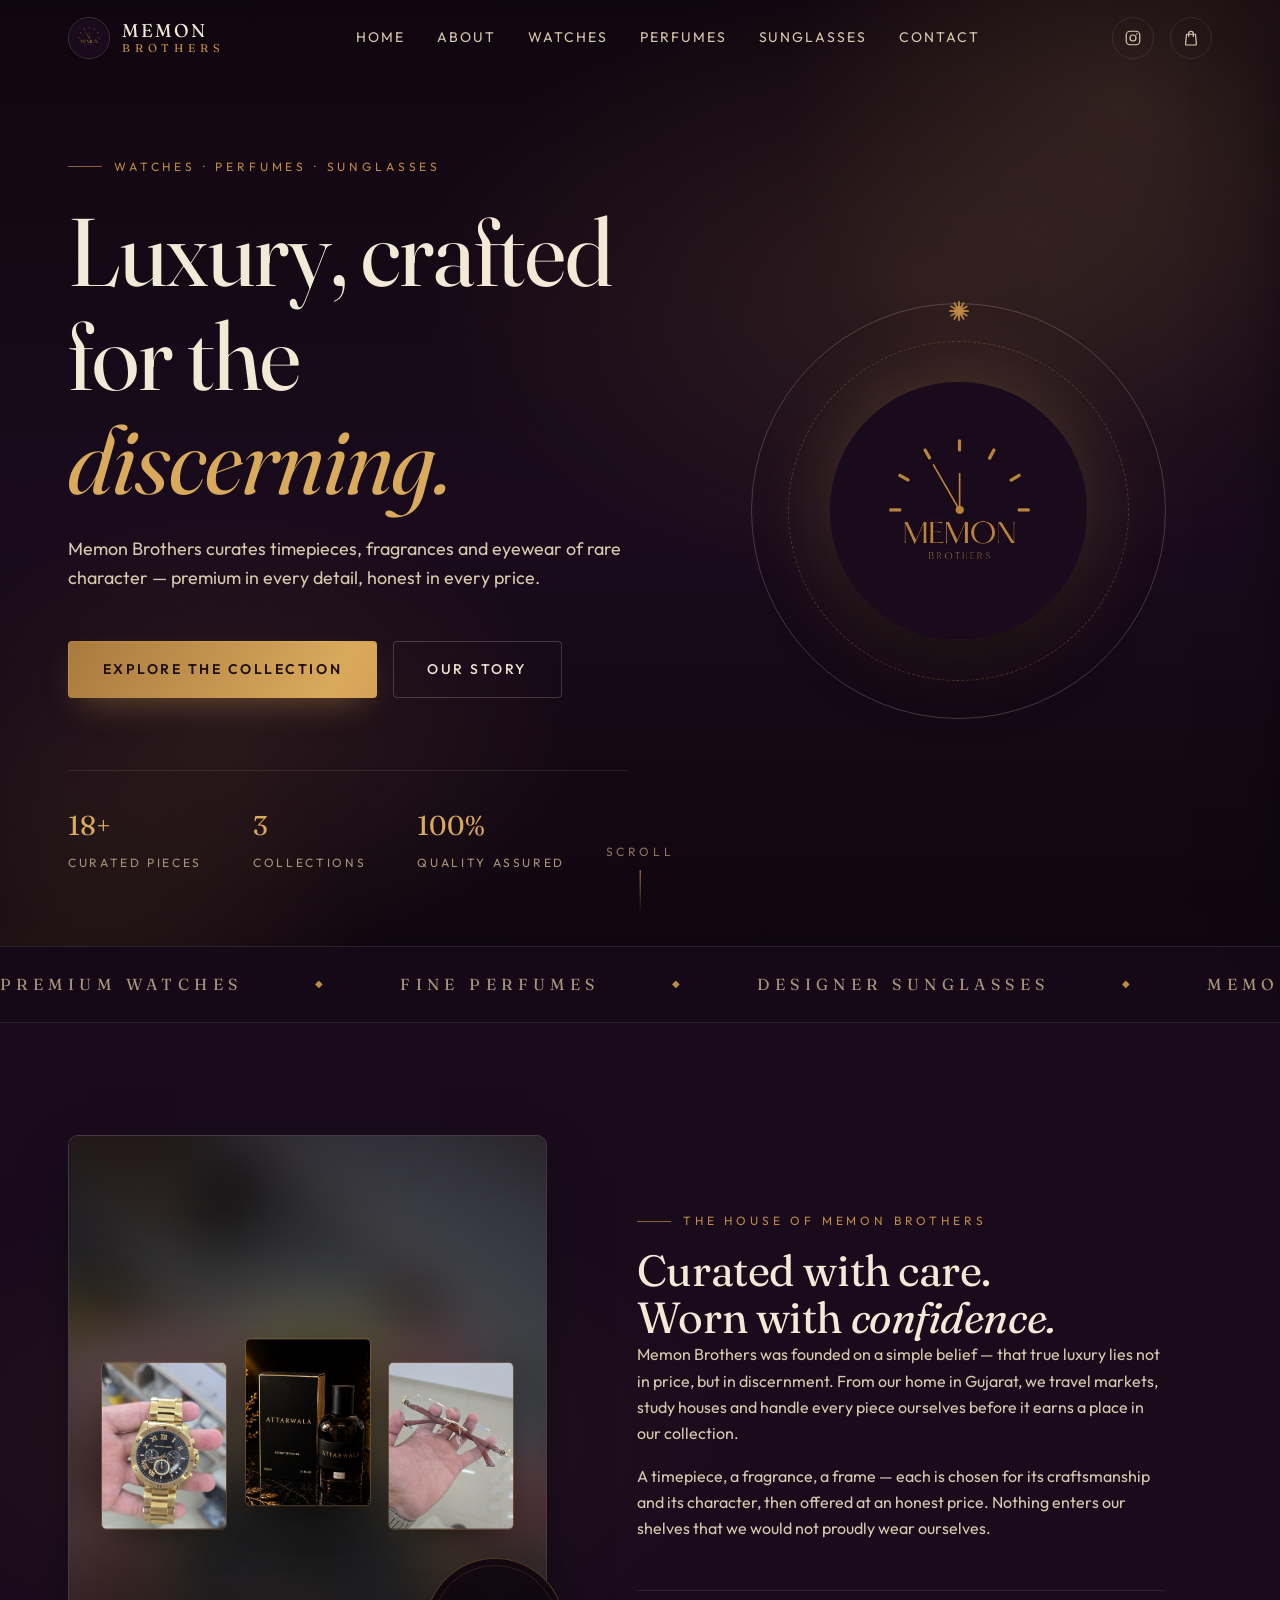
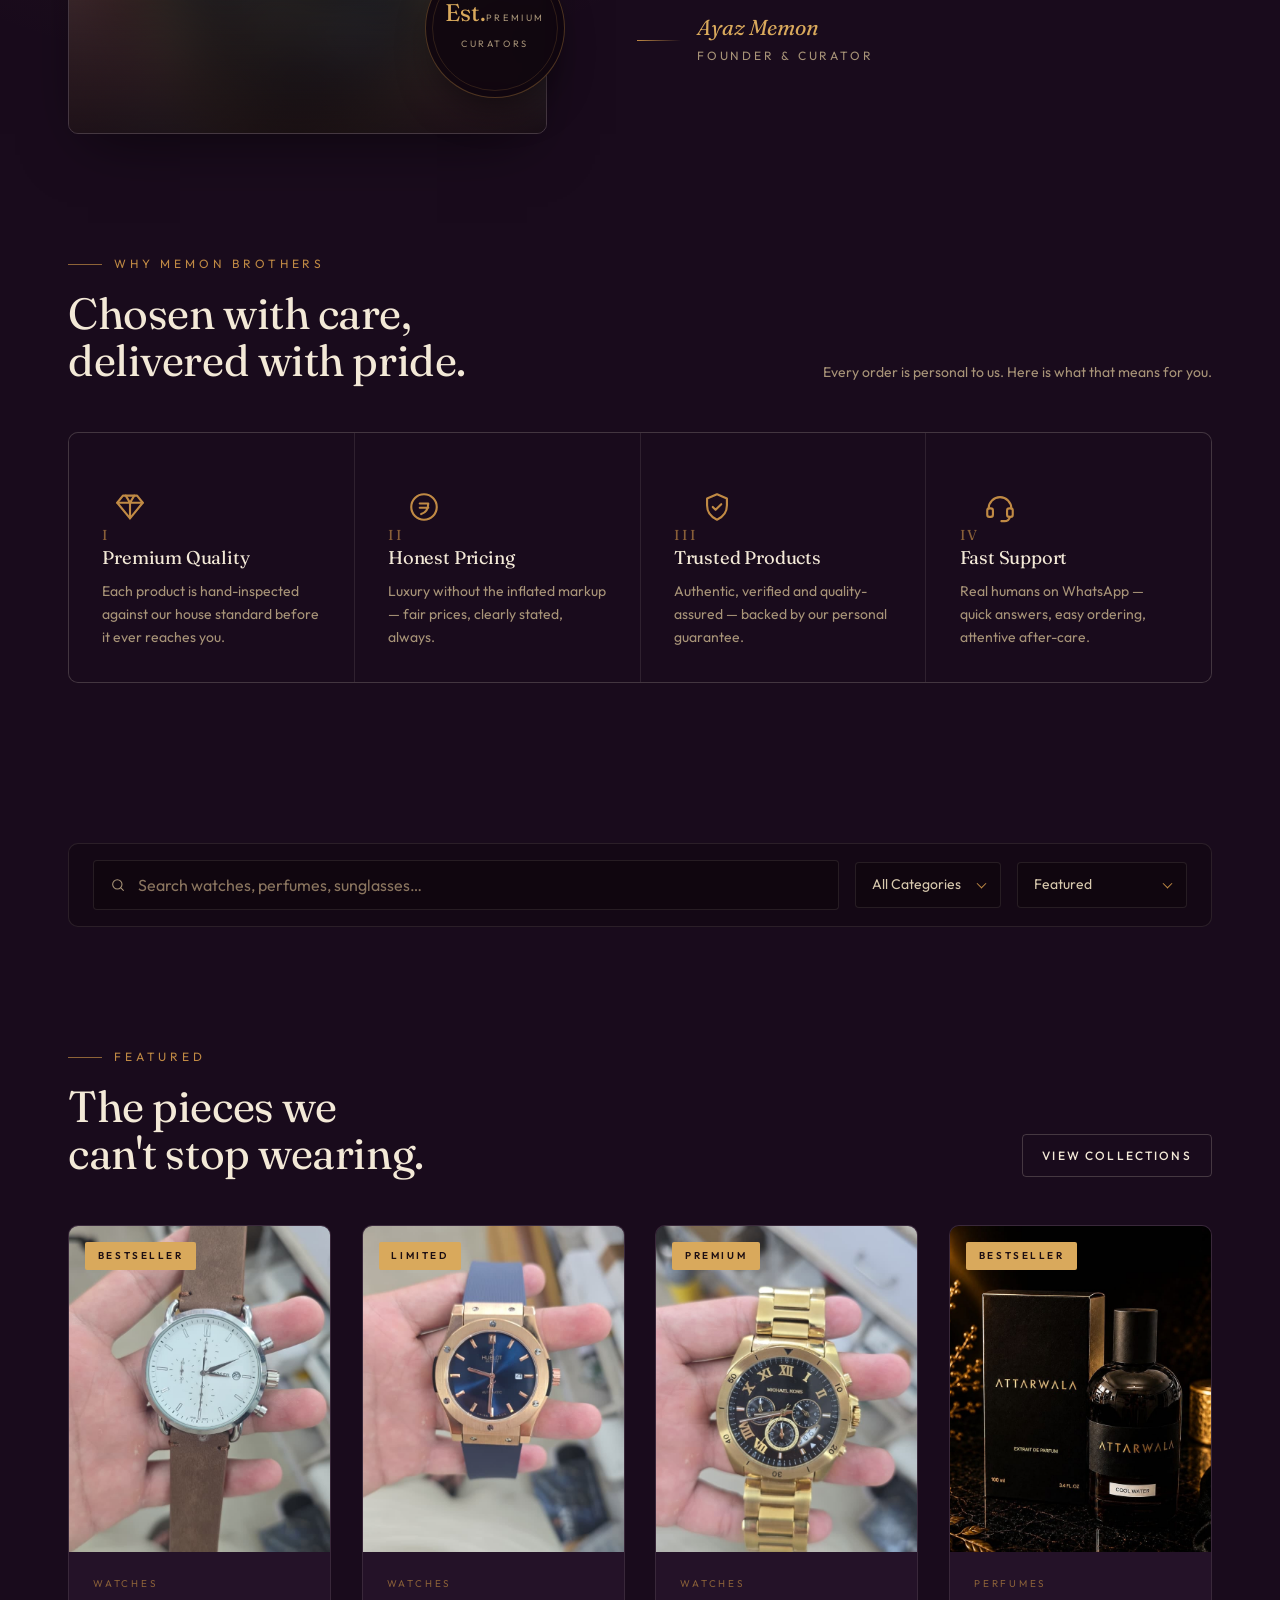
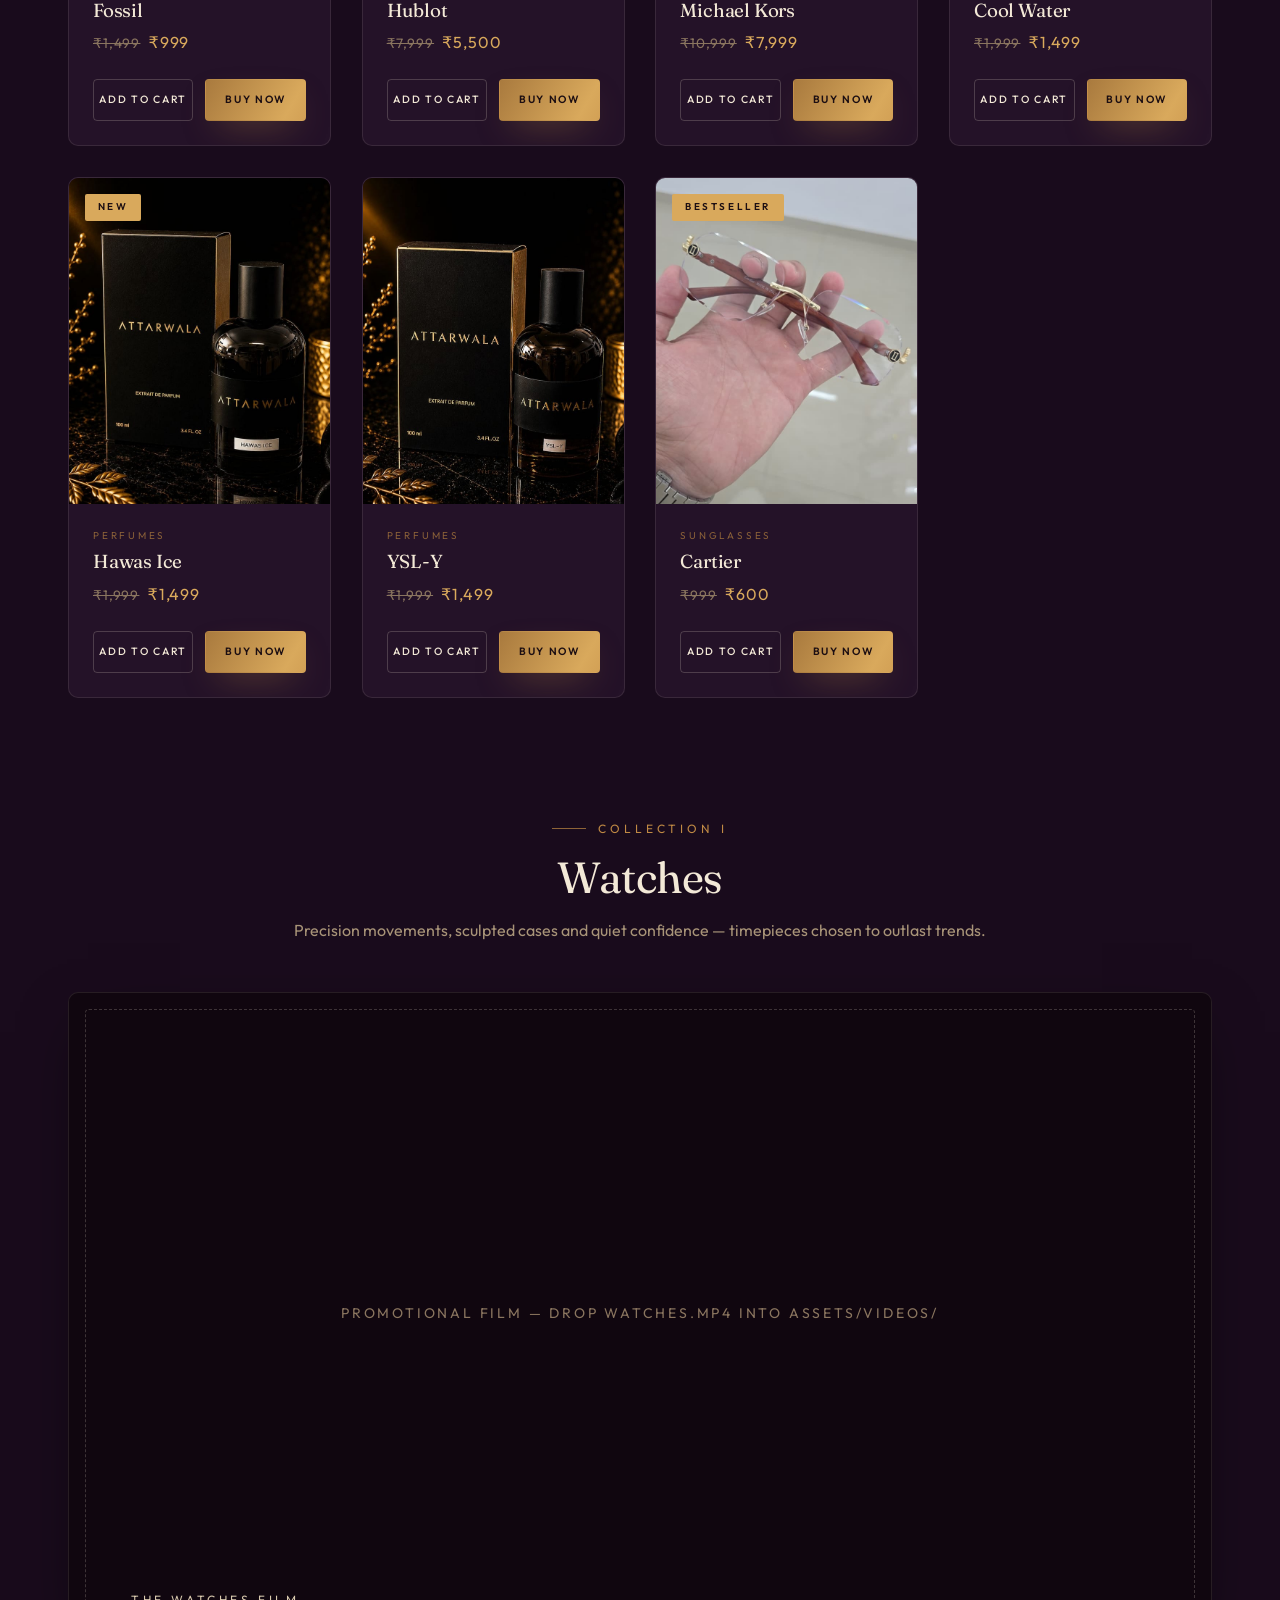
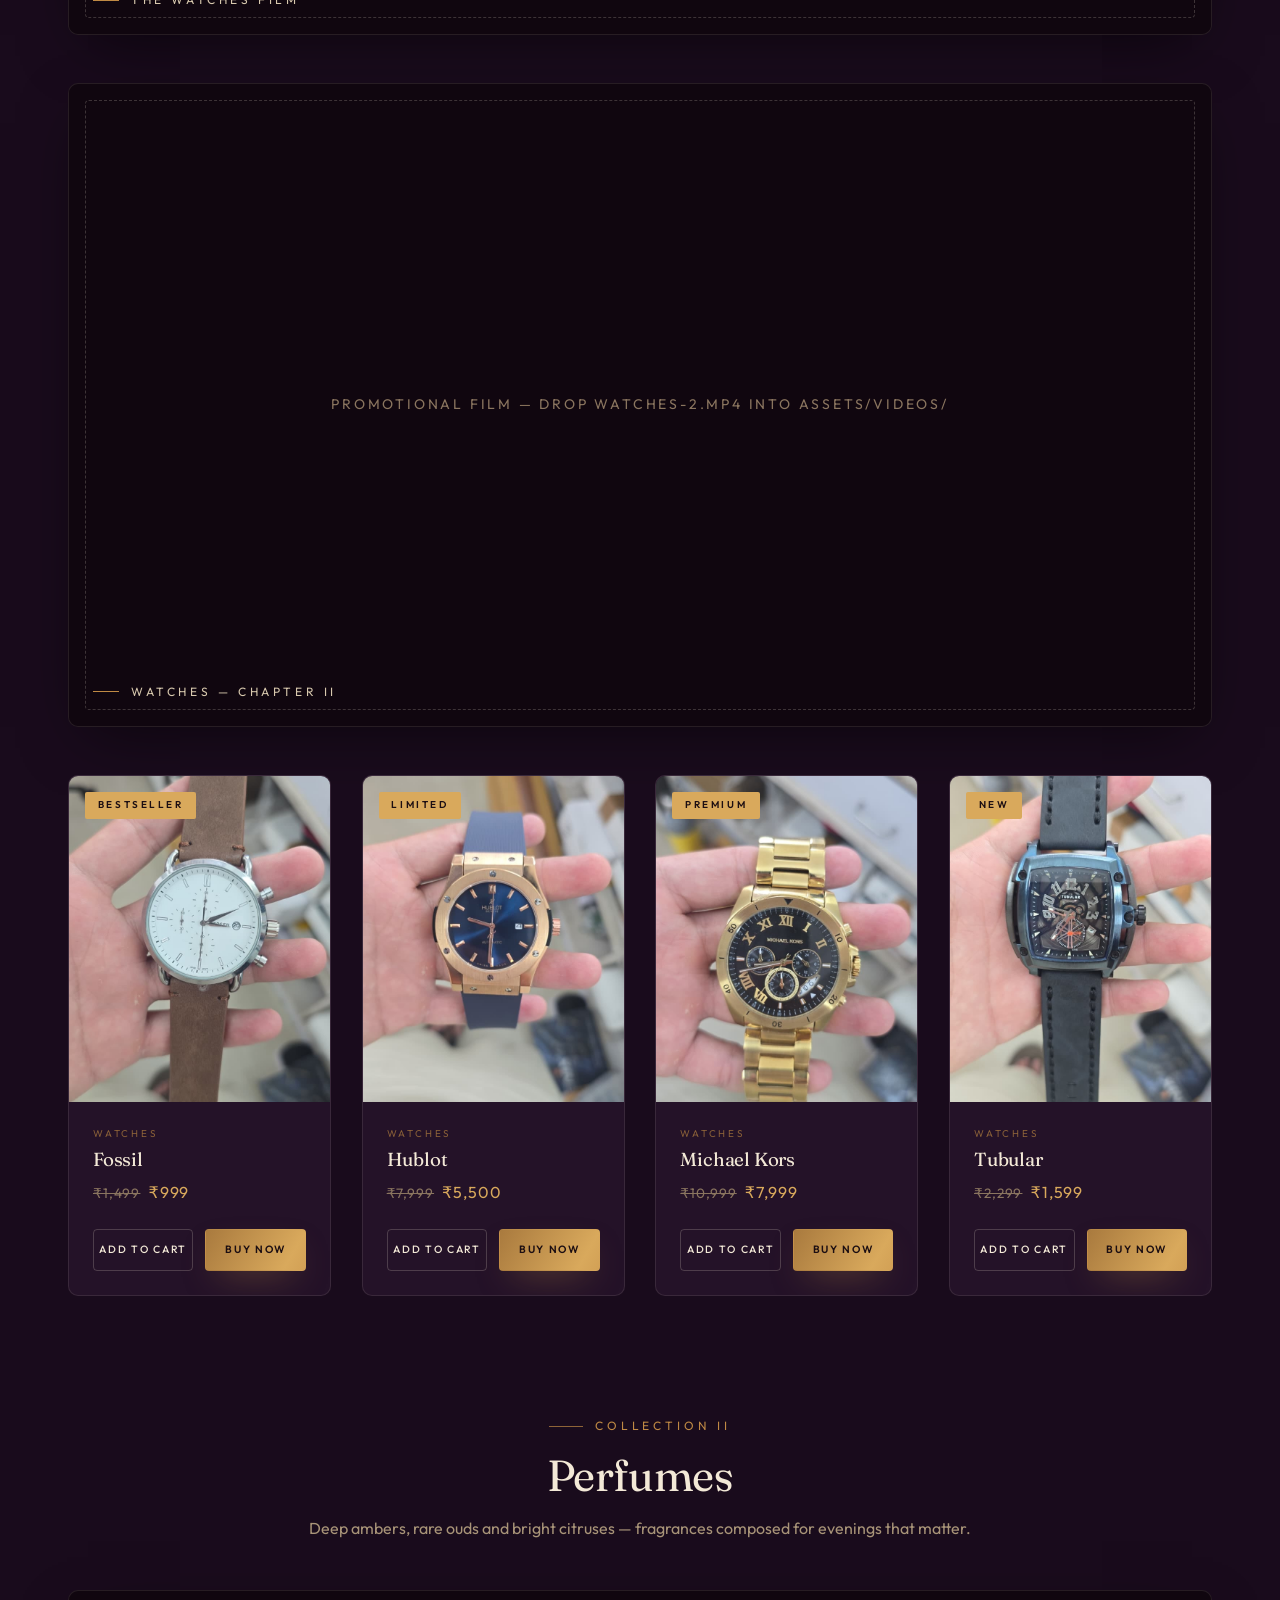
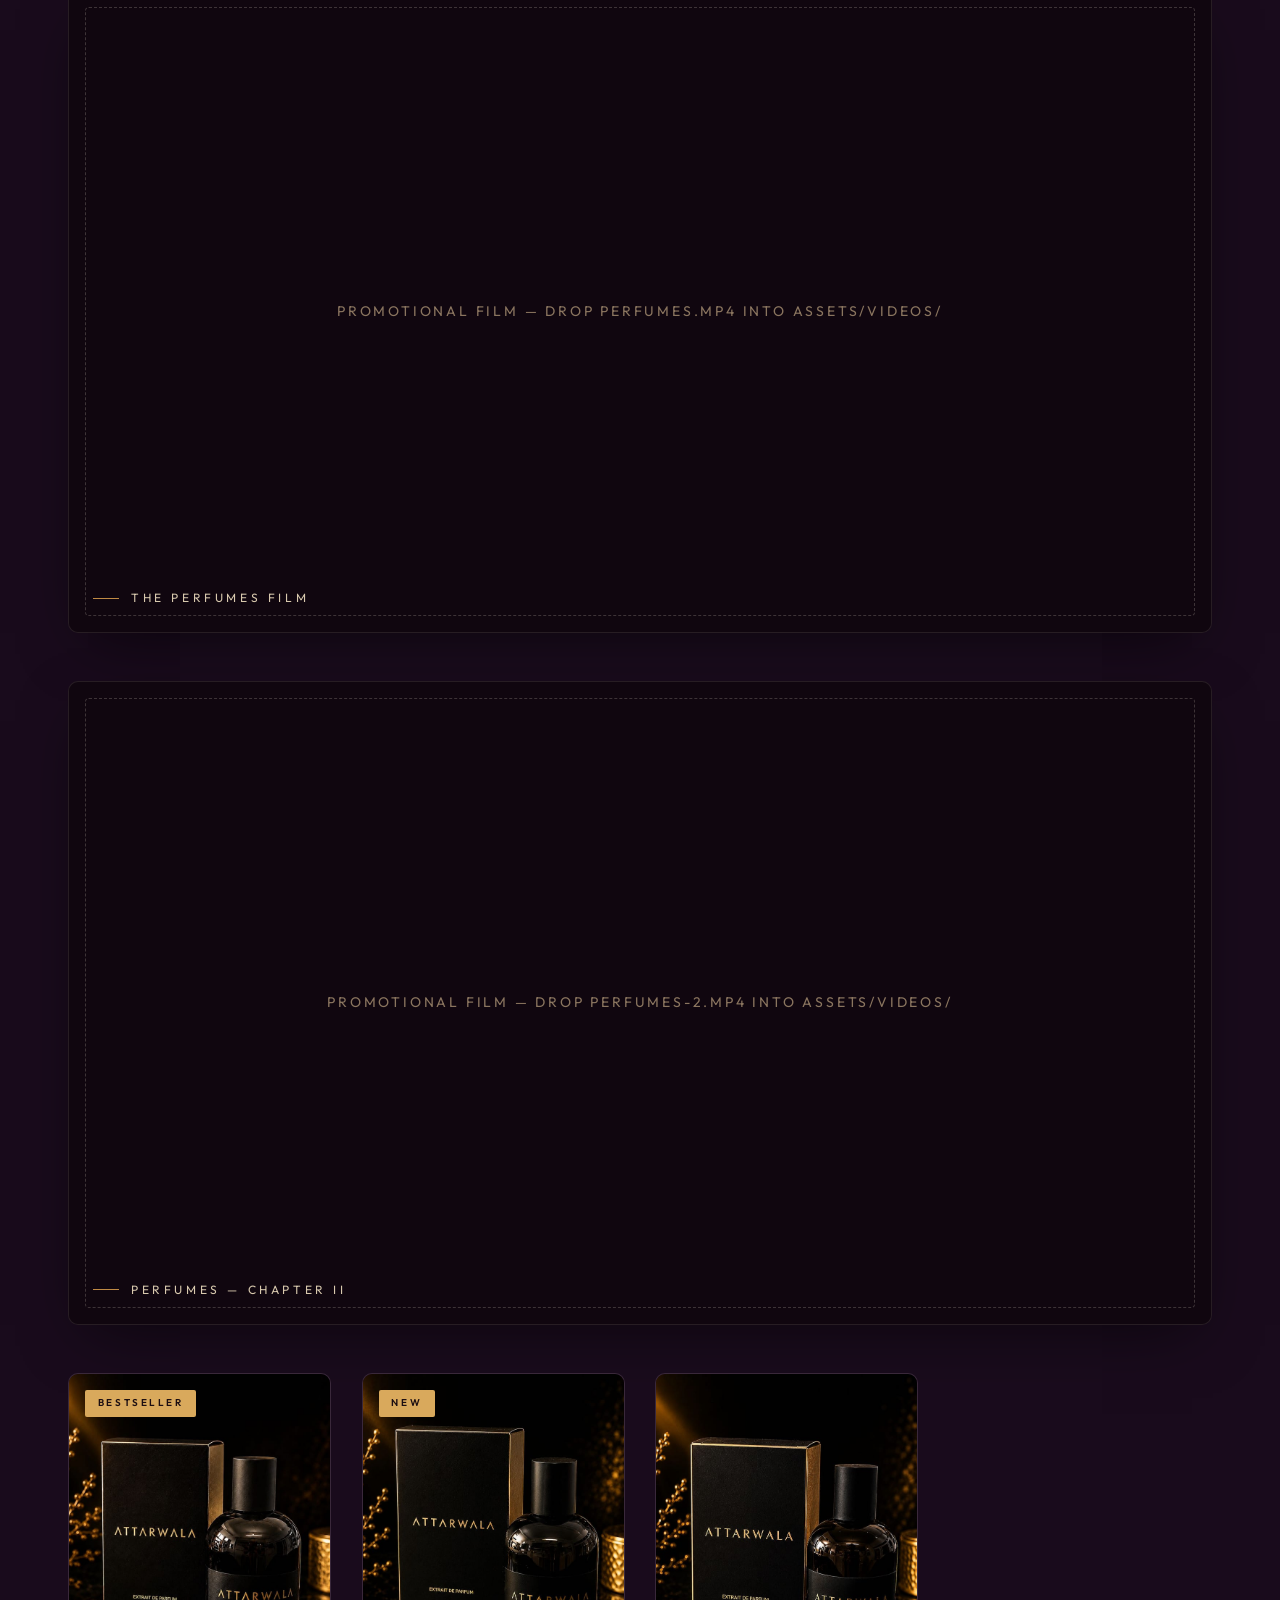
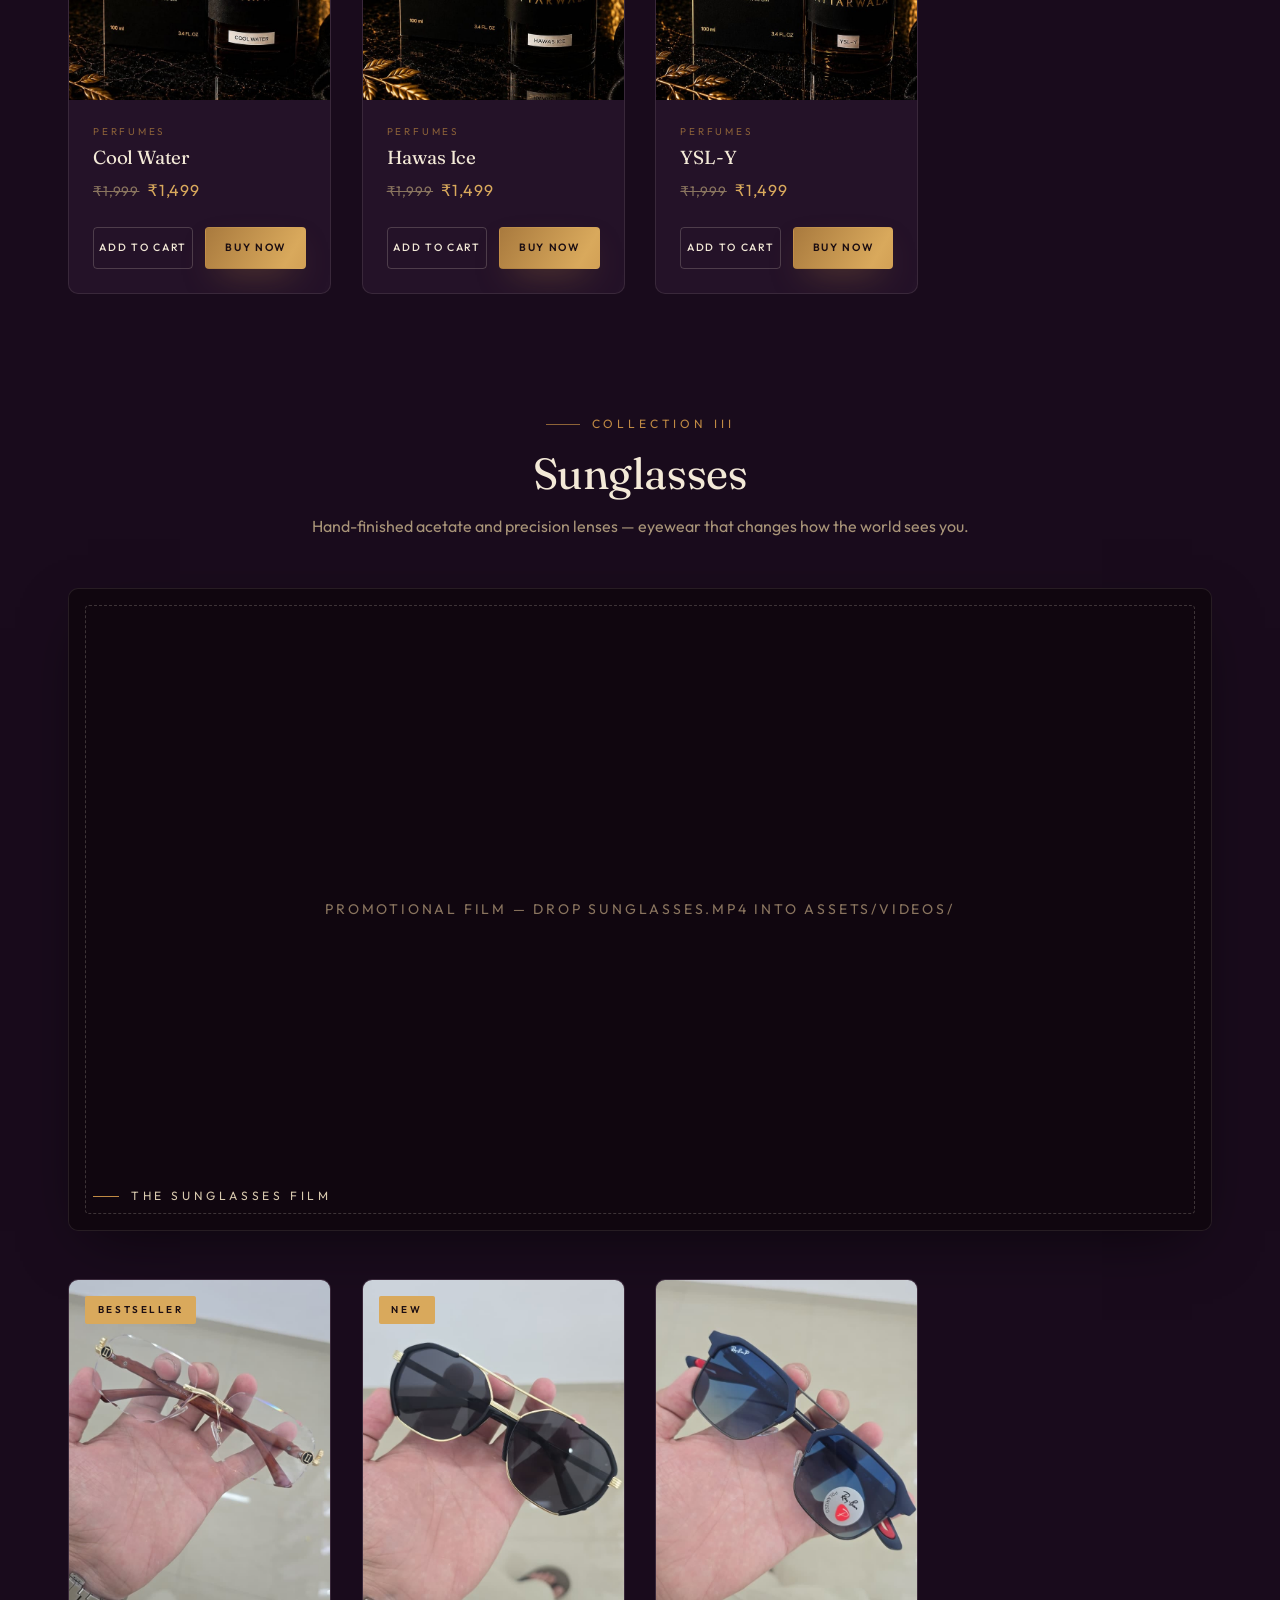
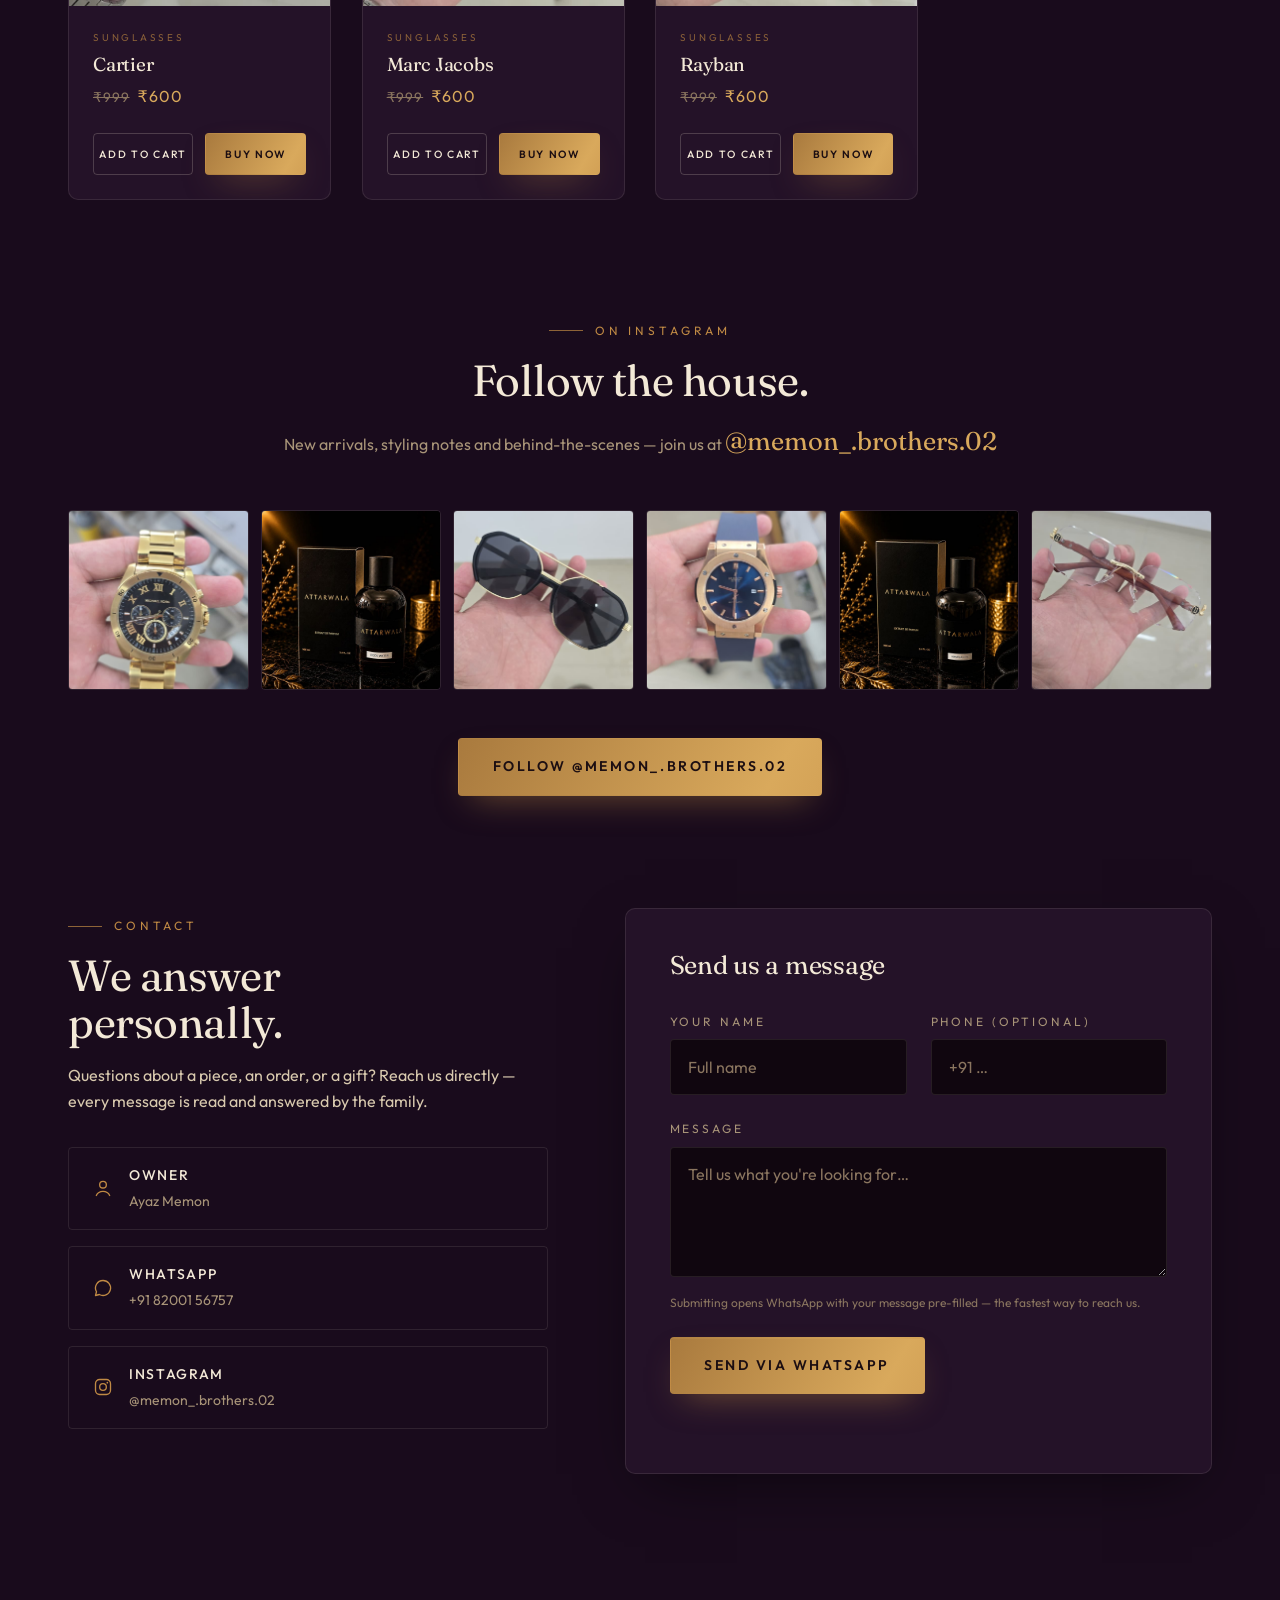
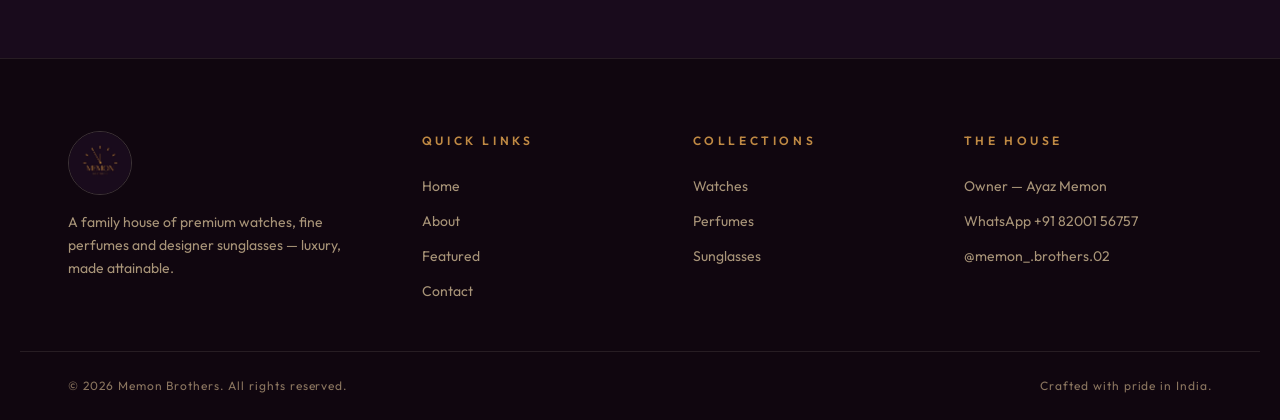
==== commit f55764fb: "Redesign About section: brand triptych, new headline and copy" ====
--- a/index.html
+++ b/index.html
@@ -82,32 +82,37 @@
     </div>
 
     <!-- ================= ABOUT ================= -->
-    <section class="section" id="about">
+    <section class="section about-section" id="about">
       <div class="container about-grid">
         <div class="about-media reveal">
-          <div class="frame">
-            <img src="assets/products/about-story.jpg" alt="Golden watch-dial motif of the Memon Brothers house" loading="lazy">
-          </div>
+          <figure class="frame">
+            <img class="frame-backdrop" src="assets/products/about-story.jpg" alt="" aria-hidden="true" loading="lazy">
+            <div class="about-triptych">
+              <img src="assets/products/michael-kors.jpg" alt="Gold Michael Kors chronograph timepiece" loading="lazy">
+              <img src="assets/products/ysl-y.jpg" alt="YSL Y eau de parfum bottle" loading="lazy">
+              <img src="assets/products/cartier.jpg" alt="Cartier designer sunglasses" loading="lazy">
+            </div>
+          </figure>
           <div class="badge"><div><b>Est.</b><span>Premium<br>Curators</span></div></div>
         </div>
         <div class="about-copy reveal" style="--reveal-delay:.15s">
           <span class="section-label">The House of Memon Brothers</span>
-          <h2>Two brothers.<br>One standard — <em>excellence.</em></h2>
+          <h2>Curated with care.<br>Worn with <em>confidence.</em></h2>
           <p>
-            Memon Brothers began with a simple conviction: that genuine luxury should not be
-            reserved for the few. From our home in Gujarat, we hand-select every watch, every
-            fragrance and every frame against a single measure — would we proudly wear it ourselves?
+            Memon Brothers was founded on a simple belief — that true luxury lies not in price,
+            but in discernment. From our home in Gujarat, we travel markets, study houses and
+            handle every piece ourselves before it earns a place in our collection.
           </p>
           <p>
-            Each piece in our collection is inspected, tested and chosen for its craftsmanship,
-            its character and its worth. No inflated markups, no compromise — only objects of
-            quiet distinction, delivered with the warmth of a family business.
+            A timepiece, a fragrance, a frame — each is chosen for its craftsmanship and its
+            character, then offered at an honest price. Nothing enters our shelves that we
+            would not proudly wear ourselves.
           </p>
           <div class="about-sign">
-            <span class="line"></span>
-            <div>
+            <div class="about-sign-rule"></div>
+            <div class="about-sign-text">
               <b>Ayaz Memon</b>
-              <span>Founder, Memon Brothers</span>
+              <span>Founder &amp; Curator</span>
             </div>
           </div>
         </div>
--- a/css/main.css
+++ b/css/main.css
@@ -435,11 +435,20 @@
 @keyframes marquee { to { transform: translateX(-50%); } }
 
 /* ---------- About ---------- */
+.about-section { position: relative; }
+.about-section::before {
+  content: "";
+  position: absolute;
+  inset: 0;
+  background: radial-gradient(52% 42% at 22% 50%, rgba(192, 138, 68, 0.07), transparent 70%);
+  pointer-events: none;
+}
 .about-grid {
   display: grid;
-  grid-template-columns: 1fr 1fr;
-  gap: clamp(2.5rem, 6vw, 6rem);
-  align-items: center;
+  grid-template-columns: minmax(0, 5fr) minmax(0, 6fr);
+  gap: clamp(3rem, 7vw, 6.5rem);
+  align-items: center;
+  position: relative;
 }
 .about-media { position: relative; }
 .about-media .frame {
@@ -447,38 +456,128 @@
   aspect-ratio: 4 / 5;
   border-radius: var(--radius-lg);
   overflow: hidden;
-  border: 1px solid var(--line);
+  border: 1px solid var(--line-strong);
   box-shadow: var(--shadow-soft);
 }
-.about-media .frame img { width: 100%; height: 100%; object-fit: cover; }
+.about-media .frame-backdrop {
+  position: absolute;
+  inset: 0;
+  width: 100%;
+  height: 100%;
+  object-fit: cover;
+  filter: blur(22px) brightness(0.38) saturate(1.25);
+  transform: scale(1.25);
+}
+.about-media .frame::after {
+  content: "";
+  position: absolute;
+  inset: 0;
+  background:
+    linear-gradient(180deg, rgba(16, 6, 15, 0.25), transparent 32%, transparent 66%, rgba(16, 6, 15, 0.6)),
+    radial-gradient(95% 75% at 50% 45%, transparent 42%, rgba(16, 6, 15, 0.5));
+  pointer-events: none;
+}
+.about-triptych {
+  position: absolute;
+  inset: 0;
+  z-index: 1;
+  display: grid;
+  grid-template-columns: repeat(3, 1fr);
+  align-items: center;
+  gap: clamp(0.65rem, 1.6vw, 1.1rem);
+  padding: clamp(1.1rem, 3vw, 2rem);
+}
+.about-triptych img {
+  width: 100%;
+  aspect-ratio: 3 / 4;
+  object-fit: cover;
+  border-radius: calc(var(--radius-lg) * 0.55);
+  border: 1px solid rgba(192, 138, 68, 0.28);
+  box-shadow: 0 18px 40px -18px rgba(0, 0, 0, 0.75);
+  transition: transform 0.6s cubic-bezier(0.22, 1, 0.36, 1), border-color 0.6s;
+}
+.about-triptych img:nth-child(1) { transform: translateY(7%); }
+.about-triptych img:nth-child(2) { transform: translateY(-7%); }
+.about-triptych img:nth-child(3) { transform: translateY(7%); }
+.about-media:hover .about-triptych img { border-color: rgba(192, 138, 68, 0.5); }
+.about-media:hover .about-triptych img:nth-child(1) { transform: translateY(4%); }
+.about-media:hover .about-triptych img:nth-child(2) { transform: translateY(-10%); }
+.about-media:hover .about-triptych img:nth-child(3) { transform: translateY(4%); }
 .about-media .badge {
   position: absolute;
-  right: -1.25rem; bottom: 2.5rem;
-  width: 9.5rem; height: 9.5rem;
+  z-index: 2;
+  right: -1.1rem;
+  bottom: 2.25rem;
+  width: 8.75rem;
+  height: 8.75rem;
   border-radius: 50%;
   display: grid;
   place-items: center;
   align-content: center;
   text-align: center;
-  background: var(--bg-deep);
-  border: 1px solid var(--line-strong);
-  box-shadow: var(--shadow-soft);
+  background: rgba(16, 6, 15, 0.92);
+  backdrop-filter: blur(6px);
+  border: 1px solid rgba(192, 138, 68, 0.35);
+  box-shadow: 0 20px 45px -20px rgba(0, 0, 0, 0.8);
   padding: var(--space-4);
 }
-.about-media .badge b { font-family: var(--font-display); font-size: 1.6rem; color: var(--gold-bright); font-weight: 400; }
-.about-media .badge span { font-size: 0.62rem; letter-spacing: 0.26em; text-transform: uppercase; color: var(--muted); }
+.about-media .badge::before {
+  content: "";
+  position: absolute;
+  inset: 6px;
+  border-radius: 50%;
+  border: 1px solid rgba(192, 138, 68, 0.18);
+}
+.about-media .badge b {
+  font-family: var(--font-display);
+  font-size: 1.5rem;
+  color: var(--gold-bright);
+  font-weight: 400;
+  line-height: 1;
+}
+.about-media .badge span {
+  margin-top: 0.35rem;
+  font-size: 0.58rem;
+  letter-spacing: 0.28em;
+  text-transform: uppercase;
+  color: var(--muted);
+  line-height: 1.6;
+}
+.about-copy { max-width: 33rem; }
 .about-copy h2 { margin-top: var(--space-4); }
-.about-copy p { color: var(--ink-soft); }
+.about-copy p { color: var(--ink-soft); max-width: 34rem; }
 .about-copy p + p { margin-top: var(--space-4); }
 .about-sign {
-  margin-top: var(--space-6);
+  margin-top: var(--space-7);
+  padding-top: var(--space-5);
+  border-top: 1px solid var(--line);
   display: flex;
   align-items: center;
   gap: var(--space-4);
 }
-.about-sign .line { width: 52px; height: 1px; background: var(--gold); }
-.about-sign b { font-family: var(--font-display); font-style: italic; font-weight: 400; font-size: 1.2rem; color: var(--gold-bright); }
-.about-sign span { font-size: var(--fs-micro); letter-spacing: 0.22em; text-transform: uppercase; color: var(--muted); display: block; }
+.about-sign-rule {
+  width: 44px;
+  height: 1px;
+  background: linear-gradient(90deg, var(--gold), transparent);
+  flex: none;
+}
+.about-sign-text b {
+  font-family: var(--font-display);
+  font-style: italic;
+  font-weight: 400;
+  font-size: 1.35rem;
+  color: var(--gold-bright);
+  display: block;
+  line-height: 1.2;
+}
+.about-sign-text span {
+  margin-top: 0.3rem;
+  font-size: var(--fs-micro);
+  letter-spacing: 0.24em;
+  text-transform: uppercase;
+  color: var(--muted);
+  display: block;
+}
 
 /* ---------- Why us ---------- */
 .why-grid {
@@ -525,7 +624,7 @@
   overflow: hidden;
   border: 1px solid var(--line);
   box-shadow: var(--shadow-soft);
-  aspect-ratio: 21 / 9;
+  aspect-ratio: 16 / 9;
   background: var(--bg-deep);
 }
 .promo-video video { width: 100%; height: 100%; object-fit: cover; }
@@ -546,7 +645,7 @@
   gap: var(--space-3);
 }
 .promo-video .tag::before { content: ""; width: 26px; height: 1px; background: var(--gold); }
-.promo-video .placeholder-note {
+.promo-video .placeholder-note:not([hidden]) {
   position: absolute; inset: var(--space-4);
   display: grid;
   place-items: center;
@@ -1119,7 +1218,8 @@
   .pd-grid, .checkout-grid, .about-grid, .contact-grid { grid-template-columns: 1fr; }
   .pd-gallery, .summary-card { position: static; }
   .about-media { max-width: 30rem; }
-  .about-media .badge { right: 0.5rem; }
+  .about-media .badge { right: 0.9rem; bottom: 1.1rem; width: 7.25rem; height: 7.25rem; }
+  .about-copy { max-width: none; margin-inline: auto; text-align: left; }
 }
 
 @media (max-width: 720px) {
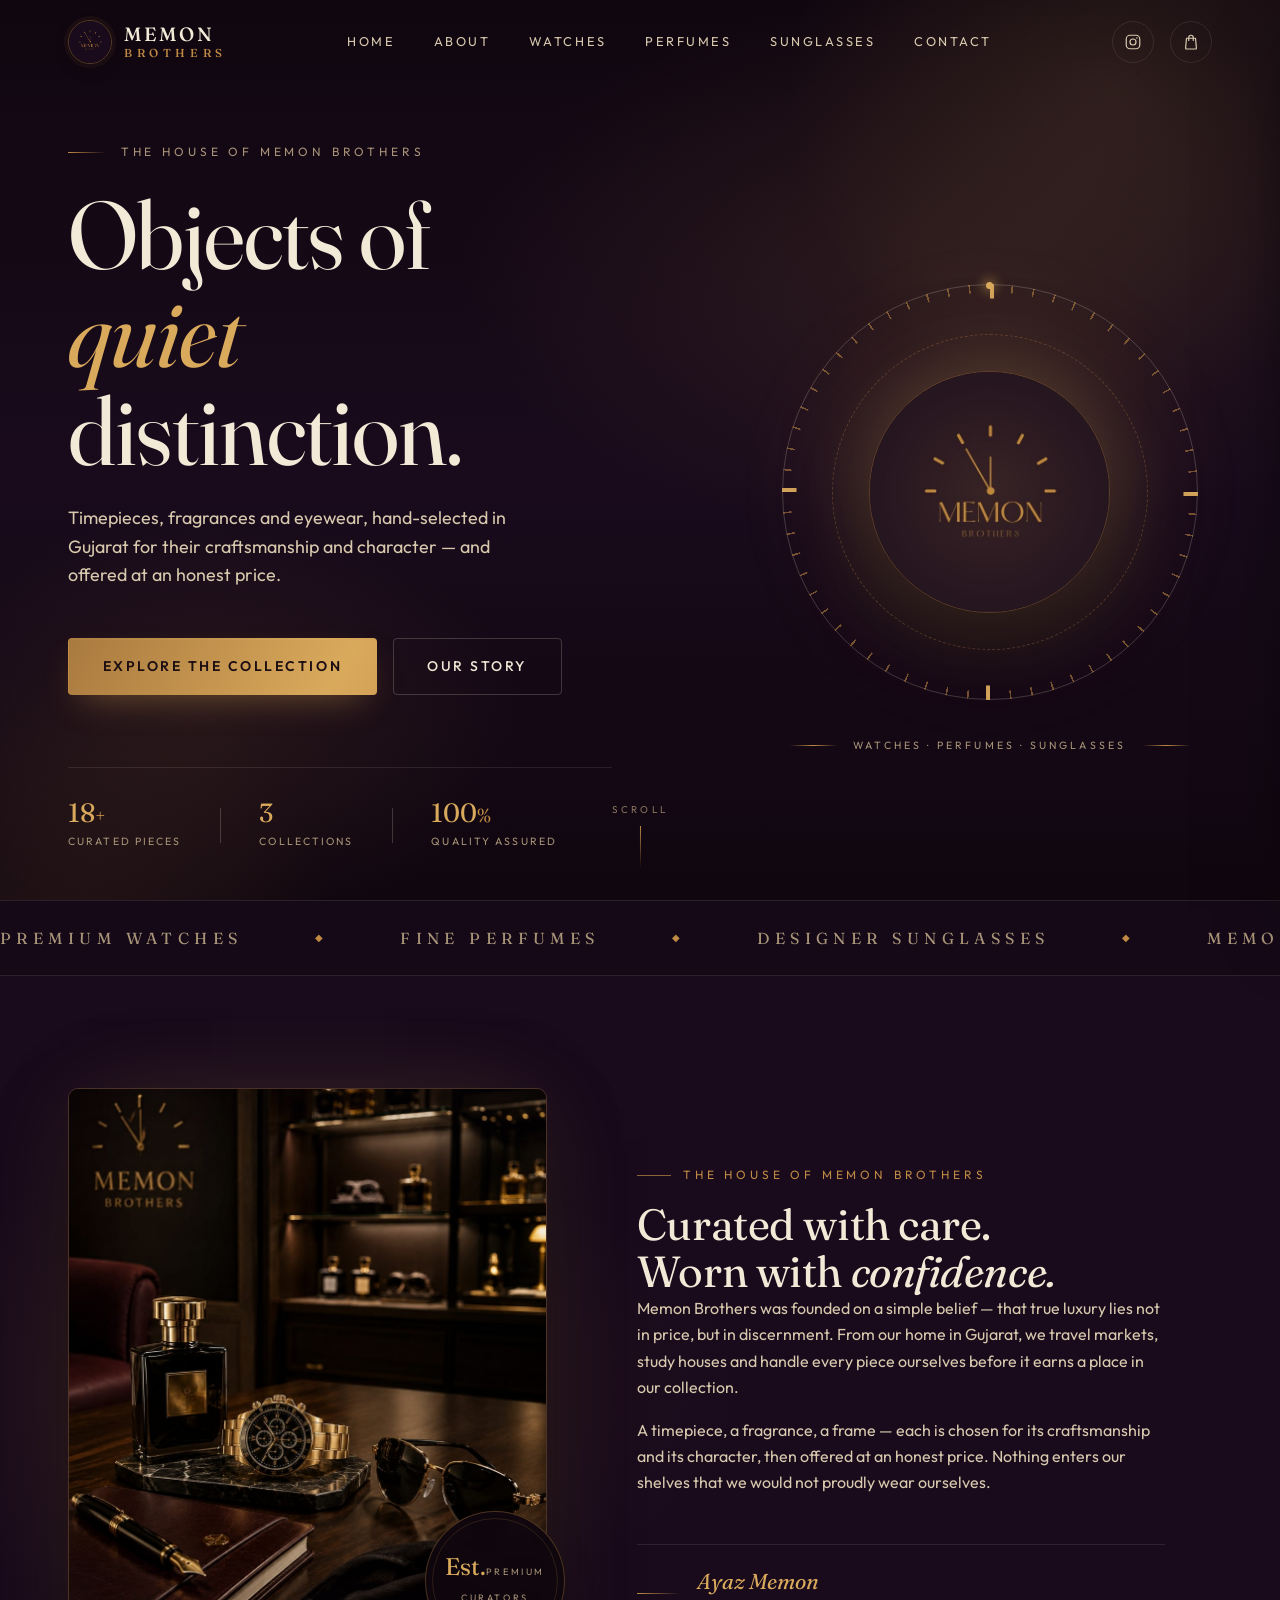
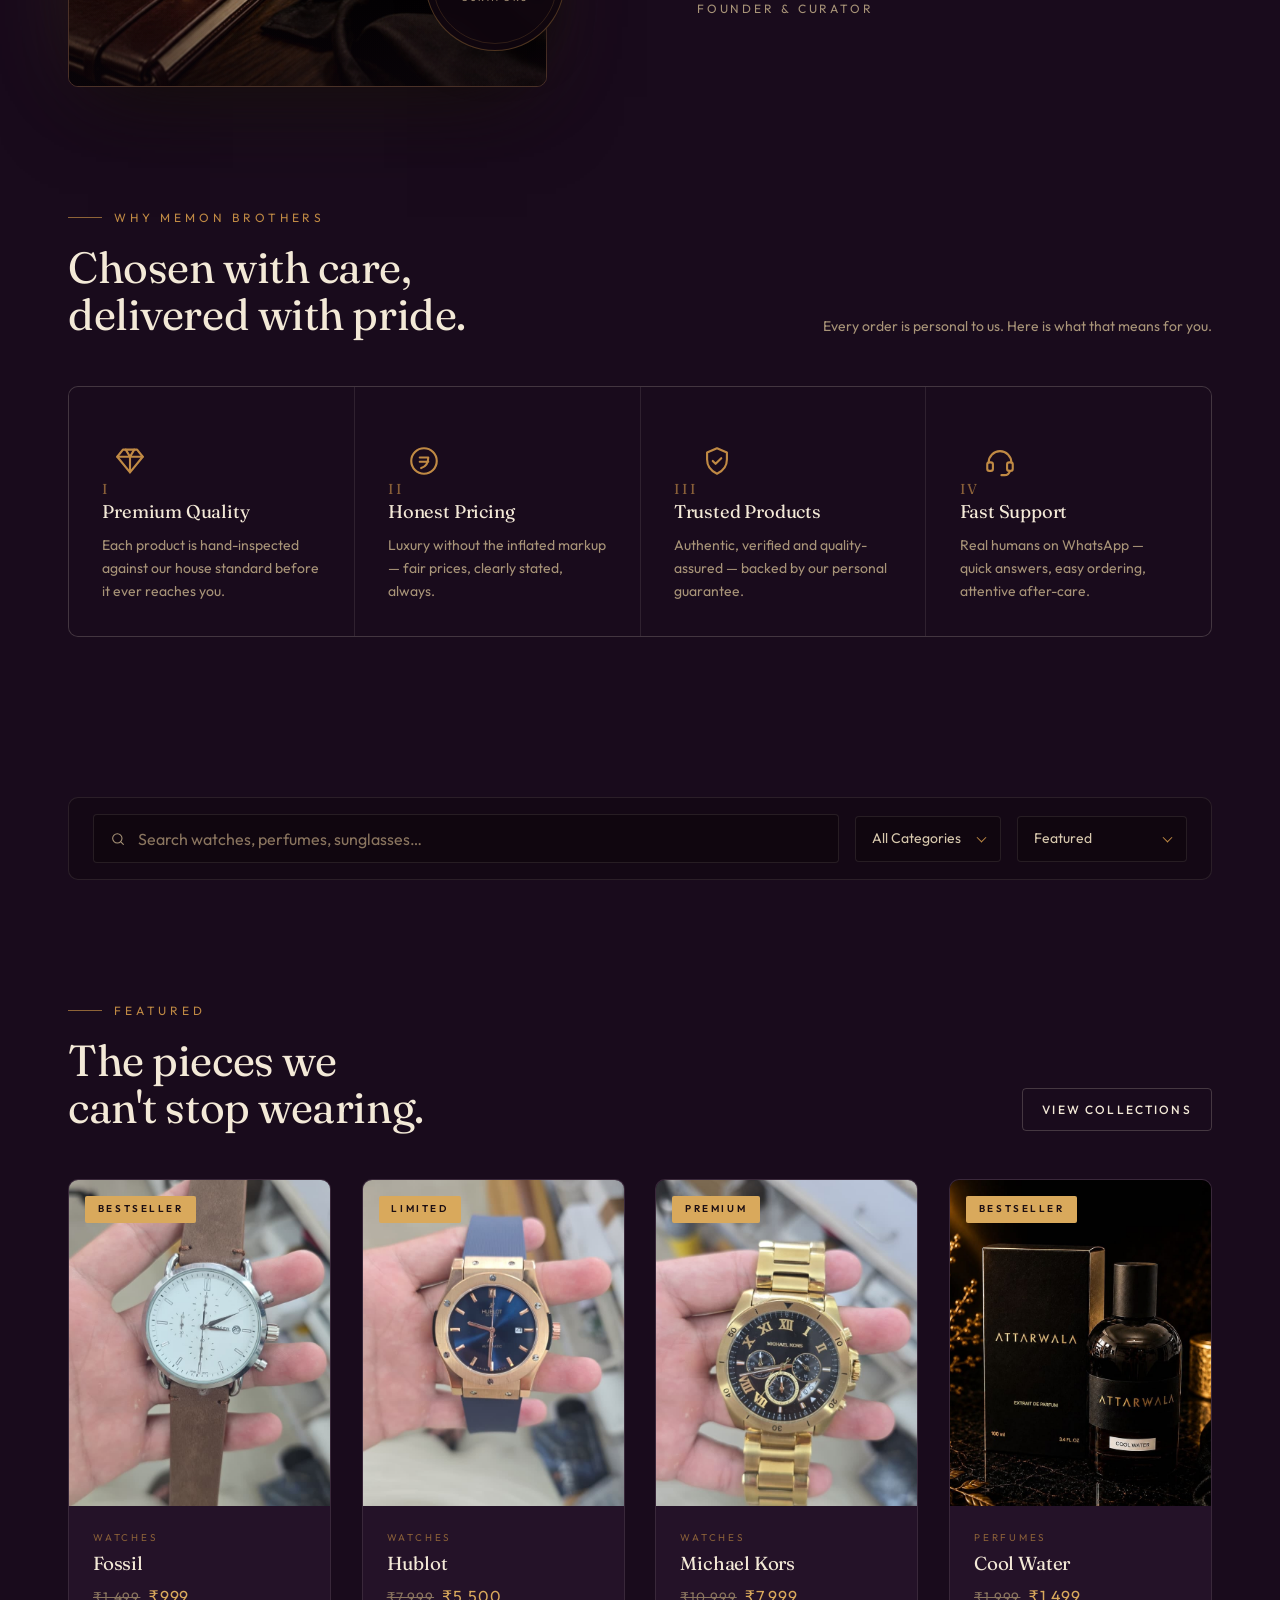
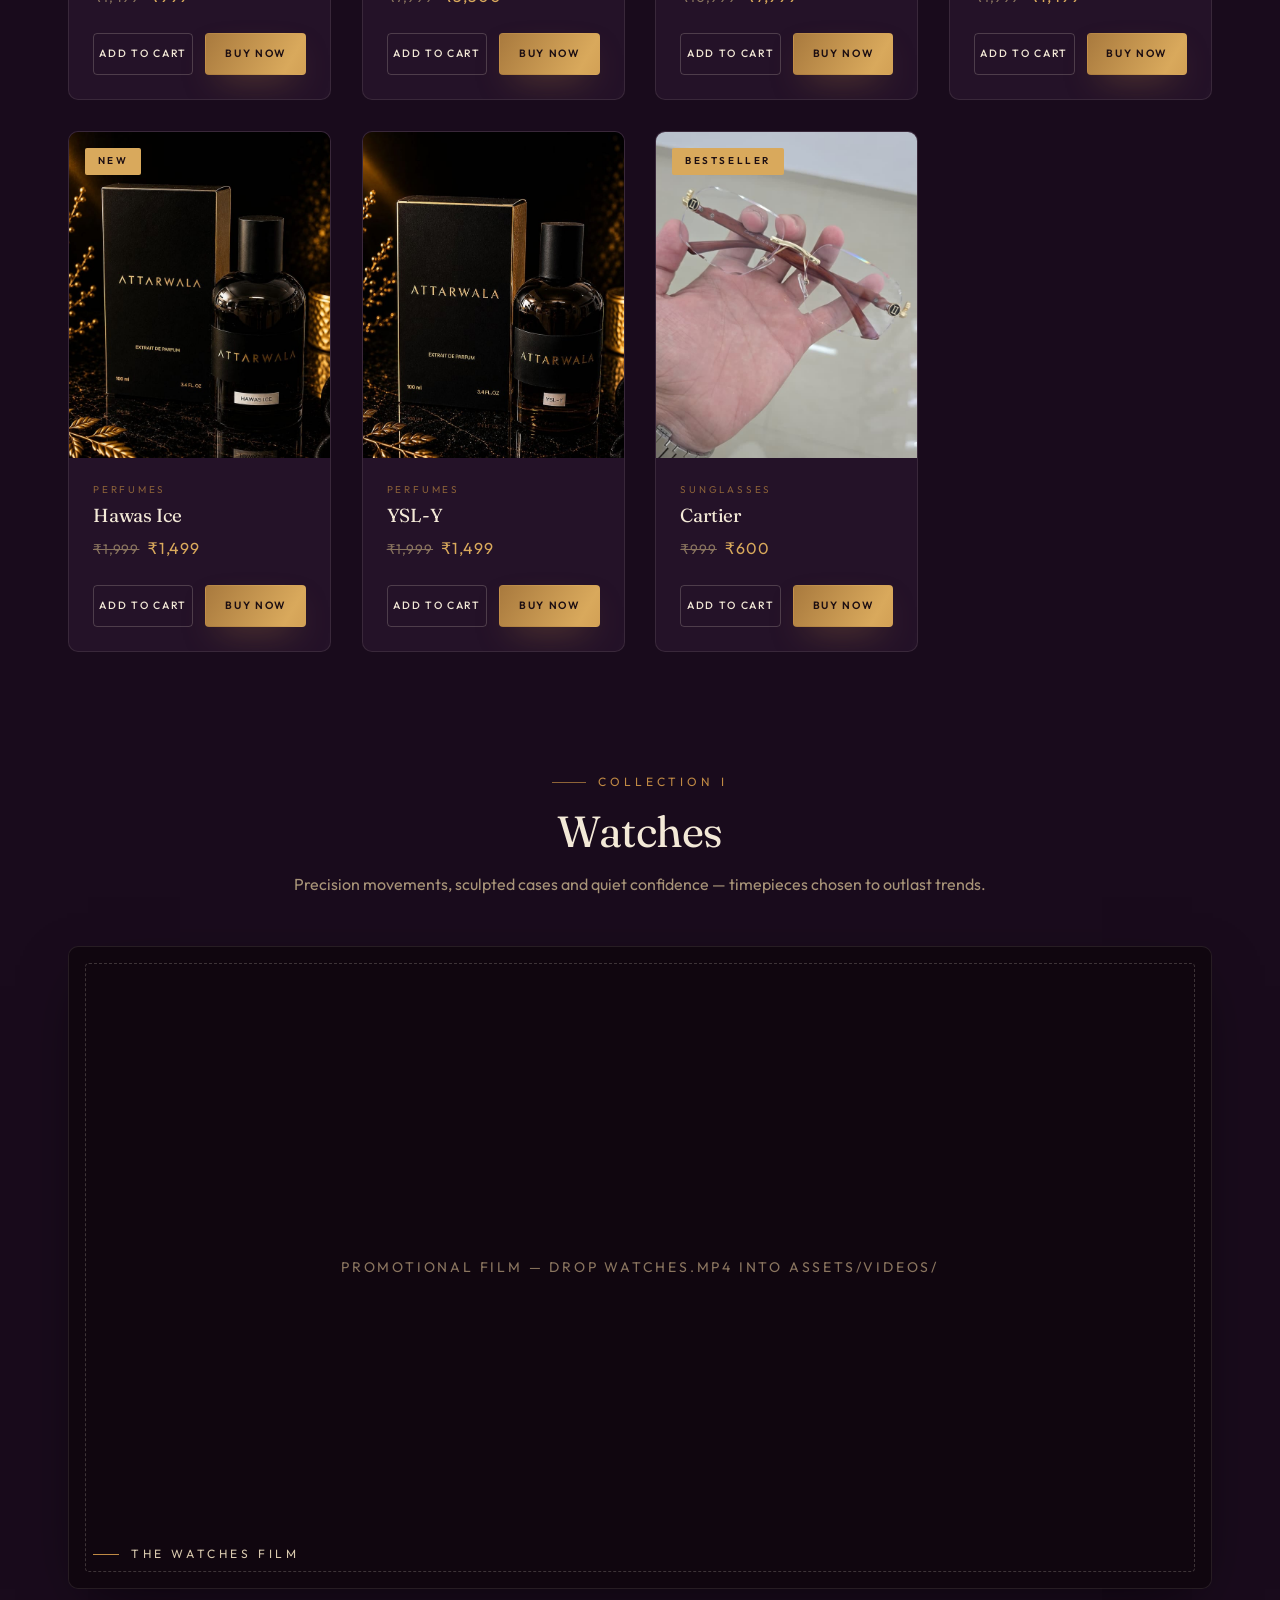
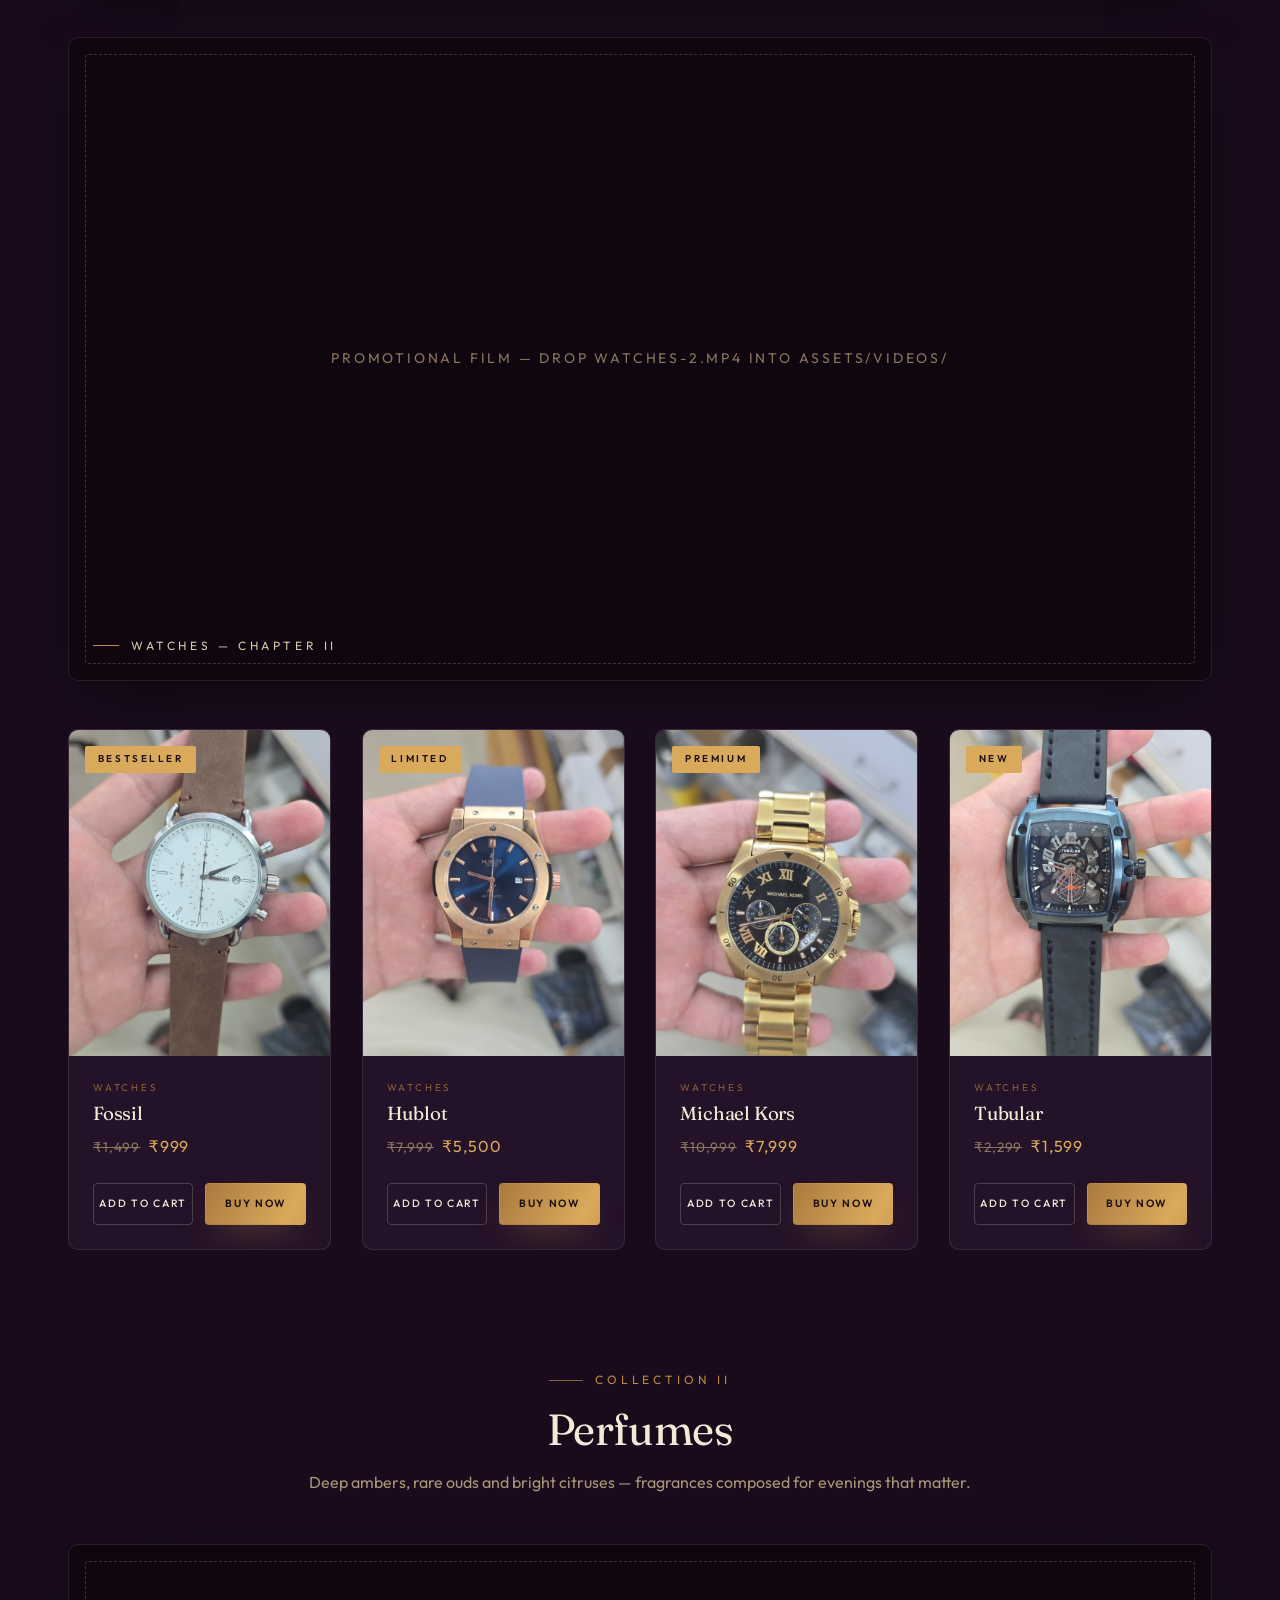
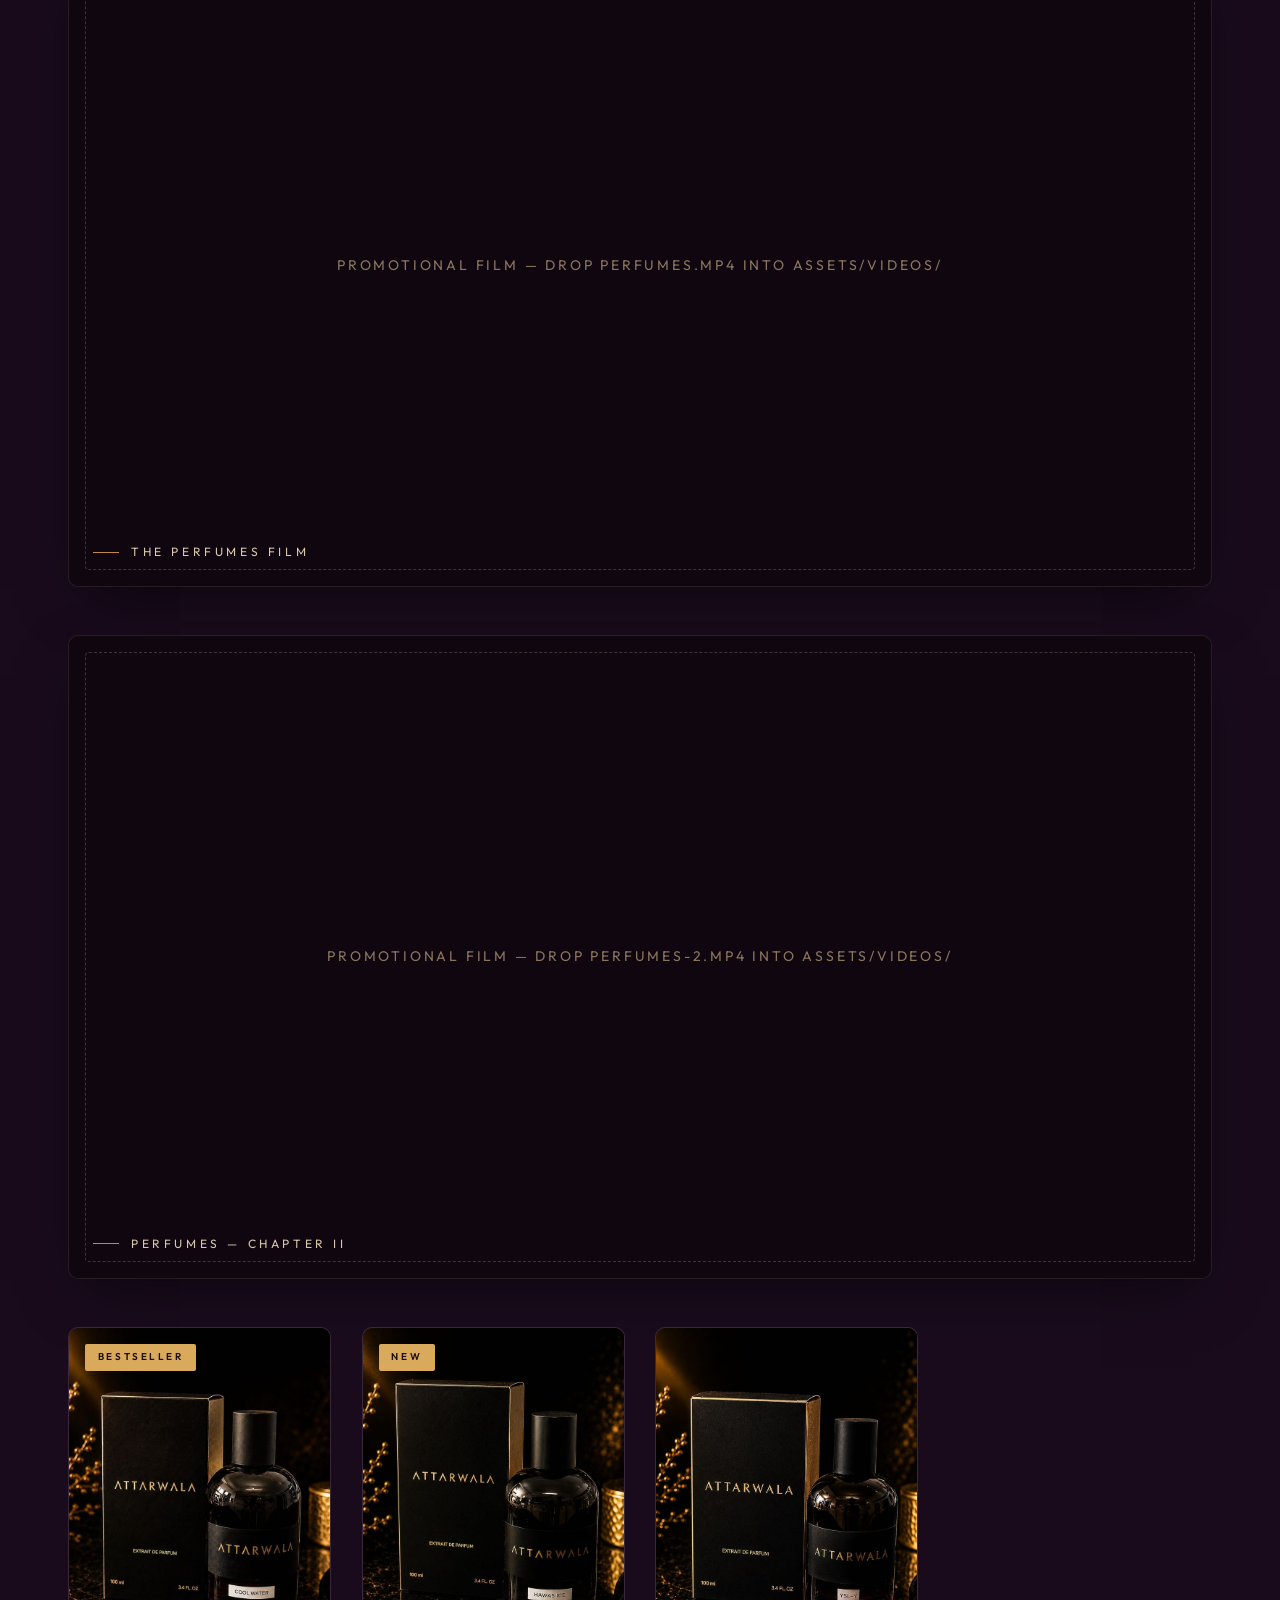
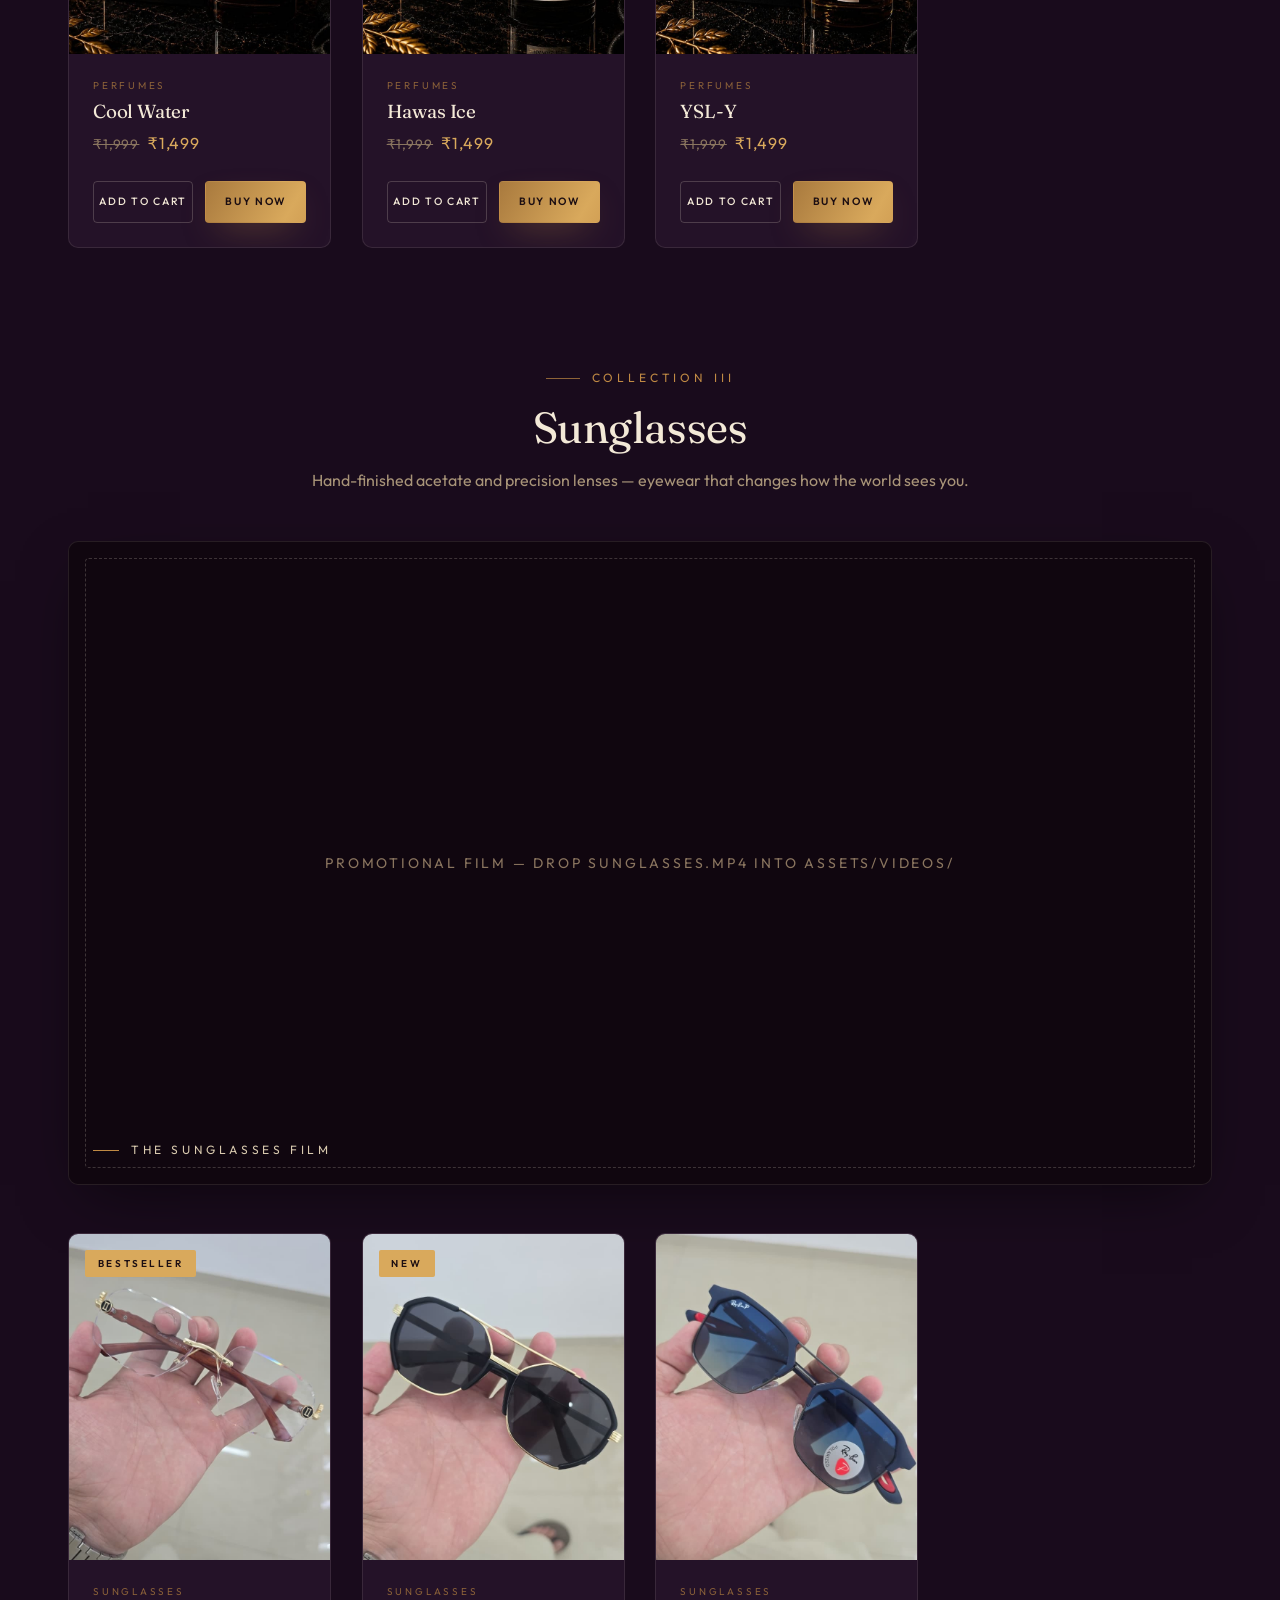
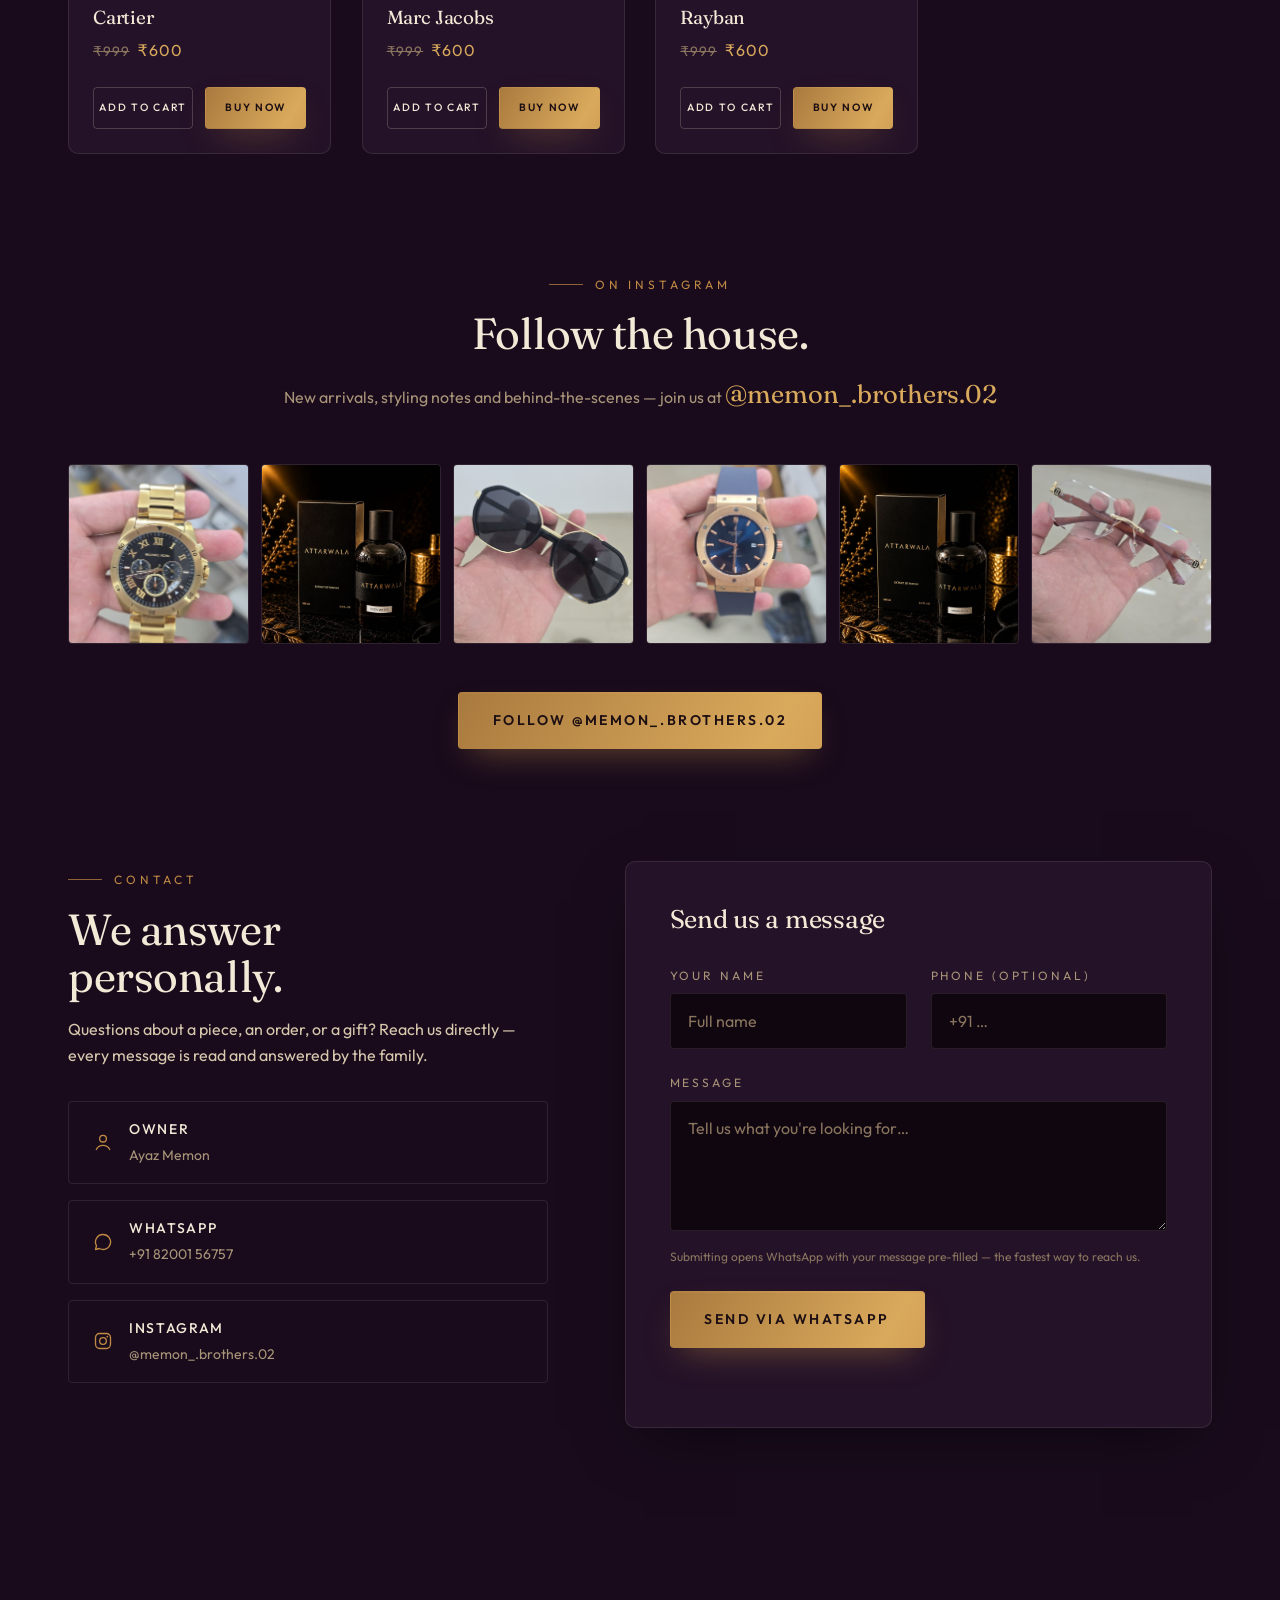
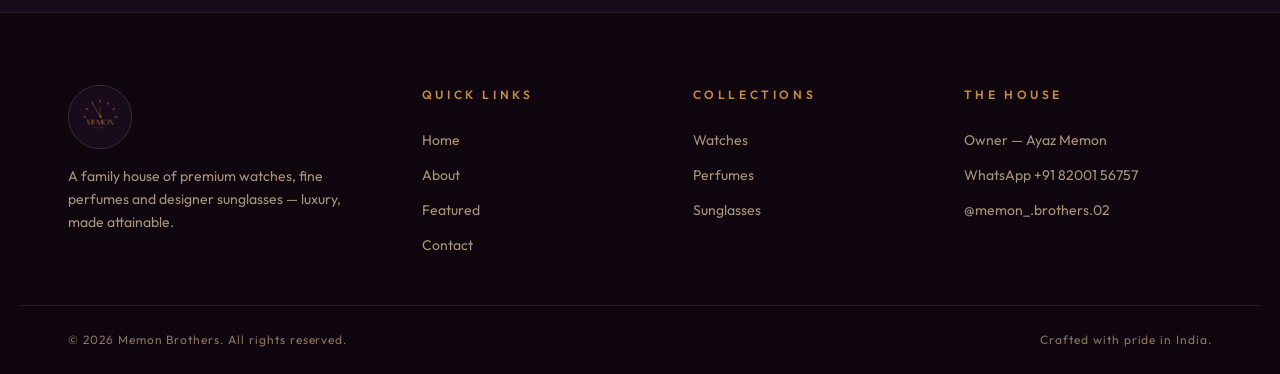
==== commit a59c4c8a: "Add lifestyle About image with drift animation; set UPI ID for checkout" ====
--- a/index.html
+++ b/index.html
@@ -41,30 +41,42 @@
 
       <div class="container hero-inner">
         <div class="hero-copy">
-          <span class="section-label reveal">Watches · Perfumes · Sunglasses</span>
-          <h1 class="hero-title reveal" style="--reveal-delay:.1s">
-            Luxury, crafted<br>for the <span class="gold">discerning.</span>
+          <span class="hero-eyebrow reveal">The House of Memon Brothers</span>
+          <h1 class="hero-title reveal" style="--reveal-delay:.12s">
+            Objects of <em class="gold">quiet</em><br>
+            distinction.
           </h1>
-          <p class="lead hero-sub reveal" style="--reveal-delay:.2s">
-            Memon Brothers curates timepieces, fragrances and eyewear of rare character —
-            premium in every detail, honest in every price.
+          <p class="lead hero-sub reveal" style="--reveal-delay:.24s">
+            Timepieces, fragrances and eyewear, hand-selected in Gujarat for their
+            craftsmanship and character — and offered at an honest price.
           </p>
-          <div class="hero-ctas reveal" style="--reveal-delay:.3s">
+          <div class="hero-ctas reveal" style="--reveal-delay:.36s">
             <a class="btn btn-gold" href="#featured">Explore the Collection</a>
             <a class="btn btn-ghost" href="#about">Our Story</a>
           </div>
-          <div class="hero-meta reveal" style="--reveal-delay:.4s">
-            <div class="stat"><b>18+</b><span>Curated Pieces</span></div>
+          <div class="hero-meta reveal" style="--reveal-delay:.48s">
+            <div class="stat"><b>18<i>+</i></b><span>Curated Pieces</span></div>
+            <span class="meta-rule" aria-hidden="true"></span>
             <div class="stat"><b>3</b><span>Collections</span></div>
-            <div class="stat"><b>100%</b><span>Quality Assured</span></div>
-          </div>
-        </div>
-
-        <div class="hero-visual reveal" style="--reveal-delay:.25s">
-          <div class="hero-dial" aria-hidden="true">
-            <span class="ticks" data-ticks></span>
-            <img class="hero-logo" src="assets/logo.jpg" alt="Memon Brothers emblem — a golden watch dial">
-          </div>
+            <span class="meta-rule" aria-hidden="true"></span>
+            <div class="stat"><b>100<i>%</i></b><span>Quality Assured</span></div>
+          </div>
+        </div>
+
+        <div class="hero-visual reveal" style="--reveal-delay:.3s">
+          <figure class="hero-stage" aria-label="Memon Brothers emblem">
+            <span class="stage-halo" aria-hidden="true"></span>
+            <span class="stage-ring outer" aria-hidden="true"></span>
+            <span class="stage-ring inner" aria-hidden="true"></span>
+            <span class="stage-ticks" data-ticks aria-hidden="true"></span>
+            <img class="stage-logo" src="assets/logo.jpg" alt="Memon Brothers emblem — a golden watch dial">
+            <span class="stage-glint" aria-hidden="true"></span>
+            <figcaption class="stage-caption">
+              <span class="cap-rule" aria-hidden="true"></span>
+              <span class="cap-text">Watches · Perfumes · Sunglasses</span>
+              <span class="cap-rule" aria-hidden="true"></span>
+            </figcaption>
+          </figure>
         </div>
       </div>
 
@@ -85,13 +97,9 @@
     <section class="section about-section" id="about">
       <div class="container about-grid">
         <div class="about-media reveal">
-          <figure class="frame">
-            <img class="frame-backdrop" src="assets/products/about-story.jpg" alt="" aria-hidden="true" loading="lazy">
-            <div class="about-triptych">
-              <img src="assets/products/michael-kors.jpg" alt="Gold Michael Kors chronograph timepiece" loading="lazy">
-              <img src="assets/products/ysl-y.jpg" alt="YSL Y eau de parfum bottle" loading="lazy">
-              <img src="assets/products/cartier.jpg" alt="Cartier designer sunglasses" loading="lazy">
-            </div>
+          <figure class="frame about-frame">
+            <img class="about-hero-img" src="assets/products/about-story.jpg" alt="The Memon Brothers collection — a gold chronograph, eau de parfum and aviator sunglasses arranged in a luxury setting" loading="lazy">
+            <span class="about-frame-sheen" aria-hidden="true"></span>
           </figure>
           <div class="badge"><div><b>Est.</b><span>Premium<br>Curators</span></div></div>
         </div>
--- a/css/main.css
+++ b/css/main.css
@@ -52,7 +52,7 @@
   --ease-lux: cubic-bezier(0.65, 0, 0.35, 1);
 
   --max: 1240px;
-  --header-h: 76px;
+  --header-h: 84px;
 }
 
 *, *::before, *::after { box-sizing: border-box; margin: 0; padding: 0; }
@@ -179,7 +179,7 @@
   border-bottom: 1px solid transparent;
 }
 .site-header.scrolled {
-  background: rgba(16, 6, 15, 0.85);
+  background: rgba(16, 6, 15, 0.9);
   backdrop-filter: blur(14px);
   -webkit-backdrop-filter: blur(14px);
   border-bottom-color: var(--line);
@@ -191,25 +191,28 @@
   justify-content: space-between;
   gap: var(--space-5);
 }
-.brand { display: inline-flex; align-items: center; gap: var(--space-3); }
+.brand { display: inline-flex; align-items: center; gap: var(--space-3); flex: none; }
+.brand-name { display: inline-block; white-space: nowrap; }
 .brand-mark {
-  width: 42px; height: 42px;
+  width: 44px; height: 44px;
   border-radius: 50%;
   object-fit: cover;
-  border: 1px solid var(--line-strong);
+  border: 1px solid rgba(192, 138, 68, 0.4);
+  box-shadow: 0 0 0 4px rgba(192, 138, 68, 0.06), 0 6px 18px -8px rgba(0,0,0,0.6);
 }
 .brand-name {
   font-family: var(--font-display);
-  font-size: 1.15rem;
-  letter-spacing: 0.14em;
-  line-height: 1.2;
-}
-.brand-name span { color: var(--gold); font-size: 0.62em; display: block; letter-spacing: 0.42em; }
-
-.main-nav { display: flex; gap: clamp(1rem, 2.5vw, 2.2rem); }
+  font-size: 1.2rem;
+  letter-spacing: 0.16em;
+  line-height: 1.15;
+  font-weight: 500;
+}
+.brand-name span { color: var(--gold); font-size: 0.6em; display: block; letter-spacing: 0.4em; margin-top: 0.15em; }
+
+.main-nav { display: flex; gap: clamp(1.4rem, 3vw, 2.8rem); }
 .main-nav a {
-  font-size: var(--fs-small);
-  letter-spacing: 0.14em;
+  font-size: 0.8rem;
+  letter-spacing: 0.2em;
   text-transform: uppercase;
   color: var(--ink-soft);
   padding-block: var(--space-2);
@@ -275,111 +278,235 @@
   content: "";
   position: absolute; inset: 0;
   background:
-    radial-gradient(60% 50% at 72% 30%, rgba(136, 95, 56, 0.22), transparent 65%),
-    radial-gradient(45% 40% at 18% 78%, rgba(192, 138, 68, 0.12), transparent 60%),
-    linear-gradient(180deg, var(--bg-deep), var(--bg) 55%, var(--bg-deep));
+    radial-gradient(58% 46% at 74% 30%, rgba(136, 95, 56, 0.20), transparent 66%),
+    radial-gradient(42% 38% at 16% 80%, rgba(192, 138, 68, 0.11), transparent 60%),
+    linear-gradient(180deg, var(--bg-deep), var(--bg) 52%, var(--bg-deep));
 }
 .hero-glow {
   position: absolute;
-  width: 60vmax; height: 60vmax;
-  top: -22vmax; right: -18vmax;
-  background: radial-gradient(circle, rgba(217, 169, 92, 0.13), transparent 62%);
-  animation: heroDrift 16s var(--ease-lux) infinite alternate;
+  width: 58vmax; height: 58vmax;
+  top: -22vmax; right: -16vmax;
+  background: radial-gradient(circle, rgba(217, 169, 92, 0.12), transparent 62%);
+  animation: heroDrift 18s var(--ease-lux) infinite alternate;
   z-index: -1;
 }
 .hero-glow.two {
   top: auto; right: auto;
   bottom: -28vmax; left: -20vmax;
-  width: 52vmax; height: 52vmax;
-  background: radial-gradient(circle, rgba(136, 95, 56, 0.16), transparent 60%);
-  animation-delay: -8s;
+  width: 50vmax; height: 50vmax;
+  background: radial-gradient(circle, rgba(136, 95, 56, 0.15), transparent 60%);
+  animation-delay: -9s;
 }
 @keyframes heroDrift {
   from { transform: translate3d(0, 0, 0) scale(1); }
-  to   { transform: translate3d(-6vmax, 4vmax, 0) scale(1.12); }
+  to   { transform: translate3d(-5vmax, 4vmax, 0) scale(1.1); }
 }
 .hero-grain {
   position: absolute; inset: 0; z-index: -1;
-  opacity: 0.5;
+  opacity: 0.45;
   pointer-events: none;
   background-image: url("data:image/svg+xml,%3Csvg xmlns='http://www.w3.org/2000/svg' width='120' height='120'%3E%3Cfilter id='n'%3E%3CfeTurbulence type='fractalNoise' baseFrequency='0.9' numOctaves='2'/%3E%3CfeColorMatrix values='0 0 0 0 0 0 0 0 0 0 0 0 0 0 0 0 0 0 0.05 0'/%3E%3C/filter%3E%3Crect width='120' height='120' filter='url(%23n)'/%3E%3C/svg%3E");
 }
 
 .hero-inner {
   display: grid;
-  grid-template-columns: 1.05fr 0.95fr;
-  align-items: center;
-  gap: clamp(2rem, 6vw, 5rem);
-  padding-block: var(--space-8);
-}
-.hero-copy .section-label { margin-bottom: var(--space-5); }
-.hero-title { font-size: var(--fs-display); }
-.hero-title .gold { color: var(--gold-bright); font-style: italic; }
-.hero-sub { margin-top: var(--space-5); }
+  grid-template-columns: minmax(0, 7fr) minmax(0, 5fr);
+  align-items: center;
+  gap: clamp(2.5rem, 6vw, 5.5rem);
+  padding-block: clamp(2rem, 5vh, var(--space-8));
+}
+
+/* --- Copy --- */
+.hero-copy { max-width: 34rem; }
+.hero-eyebrow {
+  display: inline-flex;
+  align-items: center;
+  gap: 0.9rem;
+  font-size: var(--fs-micro);
+  letter-spacing: 0.32em;
+  text-transform: uppercase;
+  color: var(--muted);
+  margin-bottom: var(--space-5);
+}
+.hero-eyebrow::before {
+  content: "";
+  width: 2.4rem; height: 1px;
+  background: linear-gradient(90deg, var(--gold), transparent);
+}
+.hero-title {
+  font-size: var(--fs-display);
+  line-height: 1.02;
+  letter-spacing: -0.01em;
+  font-weight: 400;
+}
+.hero-title .gold { color: var(--gold-bright); }
+.hero-sub {
+  margin-top: var(--space-5);
+  max-width: 30rem;
+  color: var(--ink-soft);
+}
 .hero-ctas { display: flex; gap: var(--space-4); margin-top: var(--space-7); flex-wrap: wrap; }
+
 .hero-meta {
   display: flex;
-  gap: clamp(1.5rem, 4vw, 3.5rem);
+  align-items: center;
+  gap: clamp(1.25rem, 3vw, 2.5rem);
   margin-top: var(--space-8);
   padding-top: var(--space-6);
   border-top: 1px solid var(--line);
 }
+.hero-meta .stat { min-width: 0; }
 .hero-meta .stat b {
   display: block;
   font-family: var(--font-display);
-  font-size: 1.7rem;
+  font-size: 1.65rem;
+  line-height: 1;
   font-weight: 400;
   color: var(--gold-bright);
 }
-.hero-meta .stat span { font-size: var(--fs-micro); letter-spacing: 0.22em; text-transform: uppercase; color: var(--muted); }
-
+.hero-meta .stat b i { font-style: normal; font-size: 0.72em; color: var(--gold); }
+.hero-meta .stat span {
+  display: block;
+  margin-top: 0.4rem;
+  font-size: 0.66rem;
+  letter-spacing: 0.2em;
+  text-transform: uppercase;
+  color: var(--muted);
+  white-space: nowrap;
+}
+.meta-rule { width: 1px; height: 2.2rem; background: var(--line-strong); flex: none; }
+
+/* --- Visual stage --- */
 .hero-visual { position: relative; display: grid; place-items: center; }
-.hero-dial {
-  width: min(30rem, 82%);
+.hero-stage {
+  position: relative;
+  width: min(26rem, 100%);
   aspect-ratio: 1;
-  position: relative;
   display: grid;
   place-items: center;
-}
-.hero-dial::before,
-.hero-dial::after {
-  content: "";
-  position: absolute;
+  margin: 0;
+}
+.stage-halo {
+  position: absolute;
+  inset: -12%;
   border-radius: 50%;
-}
-.hero-dial::before {
+  background: radial-gradient(circle, rgba(217, 169, 92, 0.16), rgba(136, 95, 56, 0.06) 45%, transparent 68%);
+  filter: blur(2px);
+}
+.stage-ring {
+  position: absolute;
+  border-radius: 50%;
+  pointer-events: none;
+}
+.stage-ring.outer {
   inset: 0;
   border: 1px solid var(--line-strong);
-  animation: spin 60s linear infinite;
-}
-.hero-dial::after {
-  inset: 9%;
-  border: 1px dashed rgba(192, 138, 68, 0.3);
-  animation: spin 90s linear infinite reverse;
+  animation: spin 80s linear infinite;
+}
+.stage-ring.outer::before {
+  content: "";
+  position: absolute;
+  top: -3px; left: 50%;
+  width: 7px; height: 7px;
+  margin-left: -3.5px;
+  border-radius: 50%;
+  background: var(--gold-bright);
+  box-shadow: 0 0 12px 2px rgba(217, 169, 92, 0.7);
+}
+.stage-ring.inner {
+  inset: 12%;
+  border: 1px dashed rgba(192, 138, 68, 0.32);
+  animation: spin 110s linear infinite reverse;
+}
+.stage-ticks { position: absolute; inset: 0; border-radius: 50%; pointer-events: none; }
+/* fine minute track around the outer ring */
+.stage-ticks::before {
+  content: "";
+  position: absolute;
+  inset: 0;
+  border-radius: 50%;
+  background: repeating-conic-gradient(
+    from 0deg,
+    rgba(192, 138, 68, 0.55) 0deg 0.45deg,
+    transparent 0.45deg 6deg
+  );
+  -webkit-mask: radial-gradient(farthest-side, transparent calc(100% - 9px), #000 calc(100% - 8px));
+  mask: radial-gradient(farthest-side, transparent calc(100% - 9px), #000 calc(100% - 8px));
+  animation: spin 80s linear infinite;
+}
+/* four cardinal markers */
+.stage-ticks::after {
+  content: "";
+  position: absolute;
+  inset: 0;
+  border-radius: 50%;
+  background: repeating-conic-gradient(
+    from 0deg,
+    rgba(217, 169, 92, 0.95) 0deg 1.1deg,
+    transparent 1.1deg 90deg
+  );
+  -webkit-mask: radial-gradient(farthest-side, transparent calc(100% - 15px), #000 calc(100% - 14px));
+  mask: radial-gradient(farthest-side, transparent calc(100% - 15px), #000 calc(100% - 14px));
+  animation: spin 80s linear infinite;
 }
 @keyframes spin { to { transform: rotate(360deg); } }
-.hero-dial .ticks { position: absolute; inset: 0; animation: spin 60s linear infinite; }
-.hero-dial .ticks i {
-  position: absolute;
-  left: calc(50% - 1px); top: -2px;
-  width: 2px; height: 16px;
-  background: var(--gold);
-  border-radius: 2px;
-  opacity: 0.85;
-  transform-origin: 50% calc(50% + 2px);
-}
-.hero-logo {
-  width: 62%;
+
+.stage-logo {
+  width: 58%;
   aspect-ratio: 1;
   border-radius: 50%;
   object-fit: cover;
-  box-shadow: var(--shadow-lift), 0 0 90px -18px rgba(217, 169, 92, 0.45);
-  animation: float 7s ease-in-out infinite;
+  border: 1px solid rgba(192, 138, 68, 0.35);
+  box-shadow:
+    var(--shadow-lift),
+    0 0 100px -20px rgba(217, 169, 92, 0.5),
+    inset 0 0 0 6px rgba(16, 6, 15, 0.35);
+  animation: float 8s ease-in-out infinite;
 }
 @keyframes float {
   0%, 100% { transform: translateY(0); }
-  50% { transform: translateY(-14px); }
-}
+  50% { transform: translateY(-12px); }
+}
+.stage-glint {
+  position: absolute;
+  width: 58%;
+  aspect-ratio: 1;
+  border-radius: 50%;
+  overflow: hidden;
+  pointer-events: none;
+}
+.stage-glint::before {
+  content: "";
+  position: absolute;
+  top: -20%; left: -60%;
+  width: 45%; height: 140%;
+  background: linear-gradient(105deg, transparent, rgba(255, 240, 214, 0.16), transparent);
+  transform: skewX(-18deg);
+  animation: glint 6.5s var(--ease-lux) infinite;
+}
+@keyframes glint {
+  0%, 62% { left: -60%; }
+  82%, 100% { left: 130%; }
+}
+
+.stage-caption {
+  position: absolute;
+  bottom: -3.4rem;
+  left: 50%;
+  transform: translateX(-50%);
+  display: flex;
+  align-items: center;
+  gap: 1rem;
+  white-space: nowrap;
+}
+.cap-rule { width: 3rem; height: 1px; background: linear-gradient(90deg, transparent, var(--gold), transparent); }
+.cap-text {
+  font-size: 0.66rem;
+  letter-spacing: 0.3em;
+  text-transform: uppercase;
+  color: var(--muted);
+}
+
 .scroll-cue {
   position: absolute;
   bottom: var(--space-6);
@@ -389,16 +516,16 @@
   flex-direction: column;
   align-items: center;
   gap: var(--space-2);
-  font-size: var(--fs-micro);
-  letter-spacing: 0.3em;
+  font-size: 0.62rem;
+  letter-spacing: 0.32em;
   text-transform: uppercase;
   color: var(--faint);
 }
 .scroll-cue::after {
   content: "";
-  width: 1px; height: 44px;
+  width: 1px; height: 42px;
   background: linear-gradient(var(--gold), transparent);
-  animation: cue 2s var(--ease-lux) infinite;
+  animation: cue 2.2s var(--ease-lux) infinite;
 }
 @keyframes cue {
   0% { transform: scaleY(0); transform-origin: top; }
@@ -459,50 +586,59 @@
   border: 1px solid var(--line-strong);
   box-shadow: var(--shadow-soft);
 }
-.about-media .frame-backdrop {
+.about-media .about-frame {
+  position: relative;
+  aspect-ratio: 4 / 5;
+  border-radius: var(--radius-lg);
+  overflow: hidden;
+  border: 1px solid rgba(192, 138, 68, 0.3);
+  box-shadow: var(--shadow-lift), 0 0 90px -28px rgba(192, 138, 68, 0.35);
+}
+.about-media .about-hero-img {
   position: absolute;
   inset: 0;
   width: 100%;
   height: 100%;
   object-fit: cover;
-  filter: blur(22px) brightness(0.38) saturate(1.25);
-  transform: scale(1.25);
-}
-.about-media .frame::after {
+  transform: scale(1.04);
+  animation: aboutDrift 20s var(--ease-lux) infinite alternate;
+  will-change: transform;
+}
+@keyframes aboutDrift {
+  from { transform: scale(1.04) translate3d(0, 0, 0); }
+  to   { transform: scale(1.12) translate3d(-1.5%, -2%, 0); }
+}
+.about-media .about-frame::after {
   content: "";
   position: absolute;
   inset: 0;
   background:
-    linear-gradient(180deg, rgba(16, 6, 15, 0.25), transparent 32%, transparent 66%, rgba(16, 6, 15, 0.6)),
-    radial-gradient(95% 75% at 50% 45%, transparent 42%, rgba(16, 6, 15, 0.5));
+    linear-gradient(180deg, rgba(16, 6, 15, 0.12), transparent 26%, transparent 74%, rgba(16, 6, 15, 0.42)),
+    radial-gradient(95% 80% at 50% 45%, transparent 55%, rgba(16, 6, 15, 0.28));
   pointer-events: none;
 }
-.about-triptych {
+.about-frame-sheen {
   position: absolute;
   inset: 0;
-  z-index: 1;
-  display: grid;
-  grid-template-columns: repeat(3, 1fr);
-  align-items: center;
-  gap: clamp(0.65rem, 1.6vw, 1.1rem);
-  padding: clamp(1.1rem, 3vw, 2rem);
-}
-.about-triptych img {
-  width: 100%;
-  aspect-ratio: 3 / 4;
-  object-fit: cover;
-  border-radius: calc(var(--radius-lg) * 0.55);
-  border: 1px solid rgba(192, 138, 68, 0.28);
-  box-shadow: 0 18px 40px -18px rgba(0, 0, 0, 0.75);
-  transition: transform 0.6s cubic-bezier(0.22, 1, 0.36, 1), border-color 0.6s;
-}
-.about-triptych img:nth-child(1) { transform: translateY(7%); }
-.about-triptych img:nth-child(2) { transform: translateY(-7%); }
-.about-triptych img:nth-child(3) { transform: translateY(7%); }
-.about-media:hover .about-triptych img { border-color: rgba(192, 138, 68, 0.5); }
-.about-media:hover .about-triptych img:nth-child(1) { transform: translateY(4%); }
-.about-media:hover .about-triptych img:nth-child(2) { transform: translateY(-10%); }
-.about-media:hover .about-triptych img:nth-child(3) { transform: translateY(4%); }
+  overflow: hidden;
+  pointer-events: none;
+}
+.about-frame-sheen::before {
+  content: "";
+  position: absolute;
+  top: -25%; left: -70%;
+  width: 40%; height: 150%;
+  background: linear-gradient(105deg, transparent, rgba(255, 240, 214, 0.08), transparent);
+  transform: skewX(-18deg);
+  animation: aboutSheen 8s var(--ease-lux) infinite;
+}
+@keyframes aboutSheen {
+  0%, 60% { left: -70%; }
+  82%, 100% { left: 135%; }
+}
+@media (prefers-reduced-motion: reduce) {
+  .about-media .about-hero-img, .about-frame-sheen::before { animation: none; }
+}
 .about-media .badge {
   position: absolute;
   z-index: 2;
@@ -1203,13 +1339,23 @@
 .page-hero { padding-top: calc(var(--header-h) + var(--space-7)); }
 
 /* ---------- Responsive ---------- */
+@media (max-width: 1100px) {
+  .brand-name { font-size: 1.05rem; }
+  .main-nav { gap: clamp(1rem, 2vw, 1.6rem); }
+  .main-nav a { font-size: 0.74rem; letter-spacing: 0.16em; }
+  .header-actions { gap: var(--space-3); }
+}
+
 @media (max-width: 1024px) {
-  .hero-inner { grid-template-columns: 1fr; text-align: center; gap: var(--space-7); }
-  .hero-copy .section-label { justify-content: center; }
+  .hero-inner { grid-template-columns: 1fr; text-align: center; gap: clamp(4.5rem, 9vh, 6rem); }
+  .hero-copy { margin-inline: auto; }
+  .hero-eyebrow { justify-content: center; }
+  .hero-eyebrow::before { display: none; }
   .hero-ctas, .hero-meta { justify-content: center; }
   .hero-sub { margin-inline: auto; }
   .hero-visual { order: -1; }
-  .hero-dial { width: min(19rem, 60vw); }
+  .hero-stage { width: min(20rem, 68vw); }
+  .scroll-cue { display: none; }
   .why-grid { grid-template-columns: repeat(2, 1fr); }
   .product-grid { grid-template-columns: repeat(3, 1fr); }
   .product-grid.three { grid-template-columns: repeat(2, 1fr); }
@@ -1246,7 +1392,10 @@
   .why-grid { grid-template-columns: 1fr; }
   .form-grid { grid-template-columns: 1fr; }
   .footer-grid { grid-template-columns: 1fr; gap: var(--space-6); }
-  .hero-meta { flex-wrap: wrap; gap: var(--space-5); }
+  .hero-meta { flex-wrap: wrap; gap: var(--space-4) var(--space-5); }
+  .meta-rule { display: none; }
+  .stage-caption { bottom: -2.9rem; }
+  .cap-rule { width: 1.6rem; }
   .promo-video { aspect-ratio: 16 / 10; }
   .pd-buy .btn { flex: 1 1 100%; }
   .brand-name { font-size: 0.95rem; }
